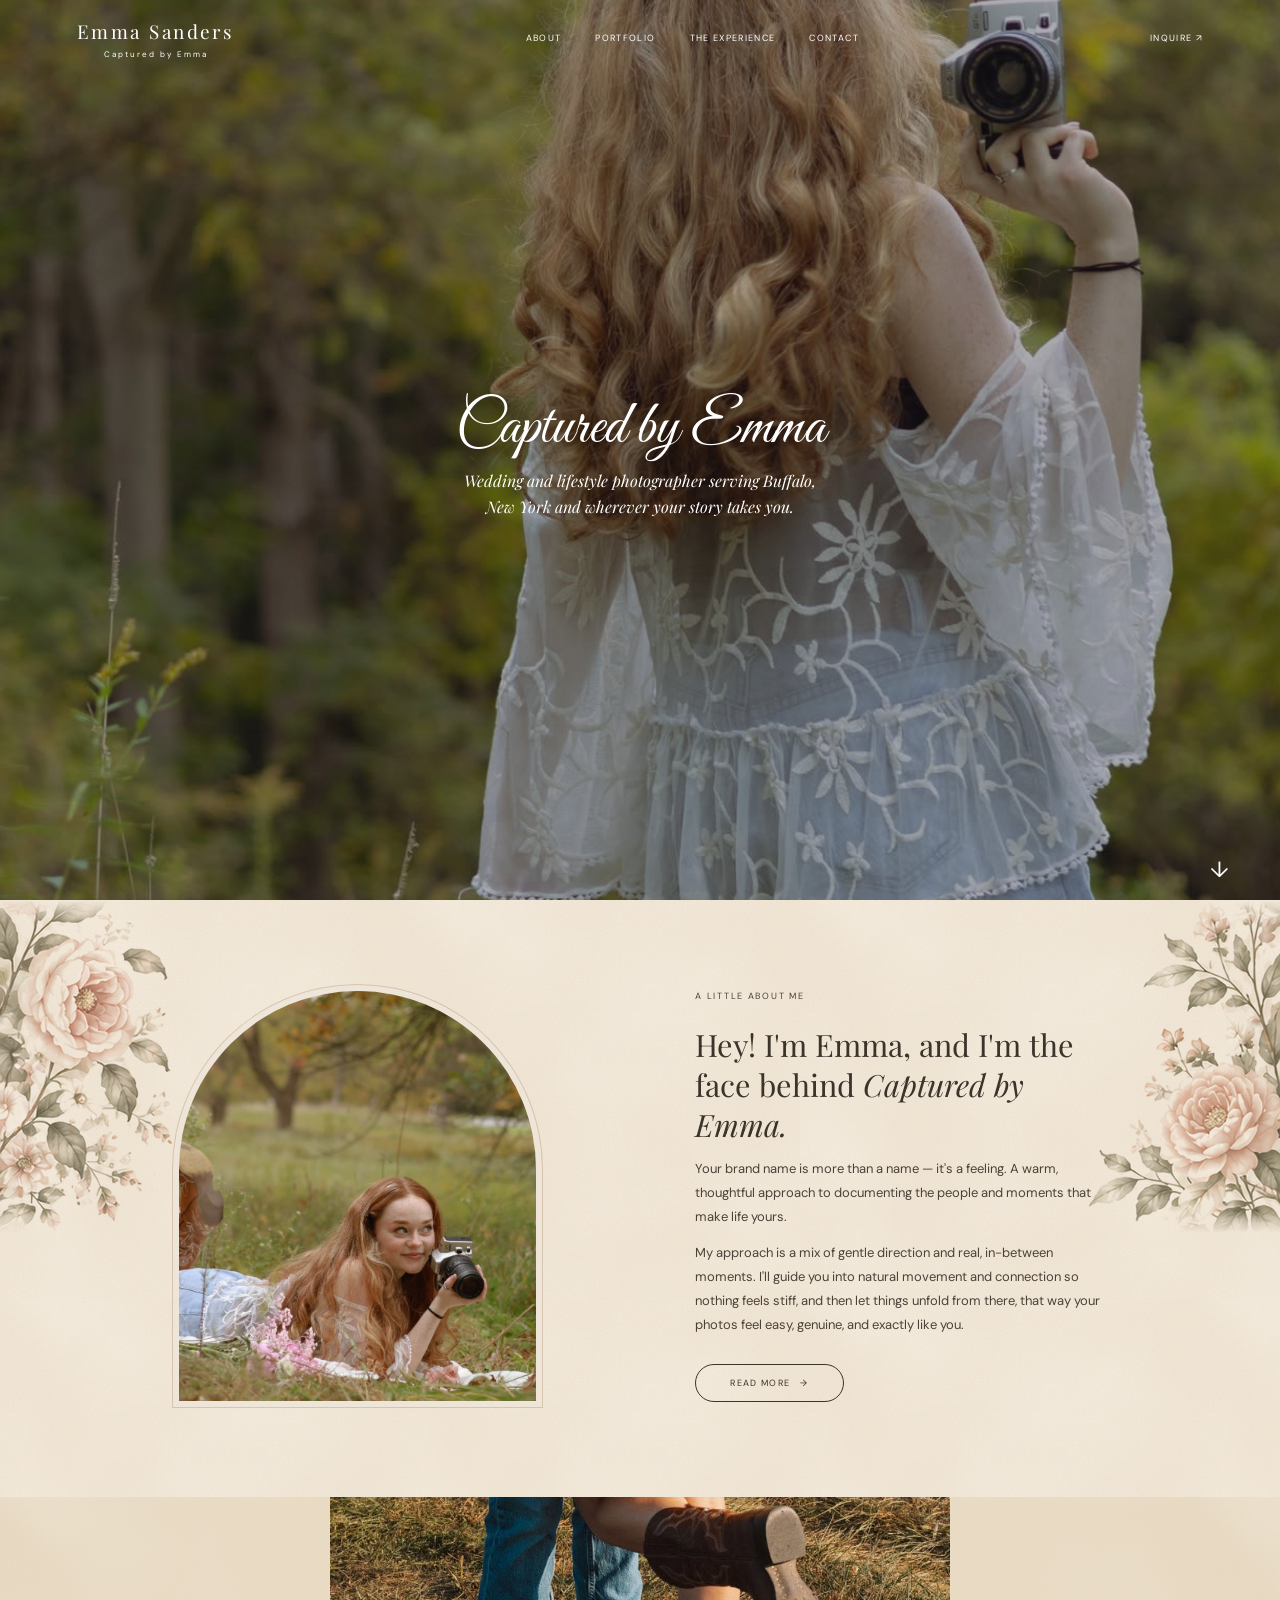
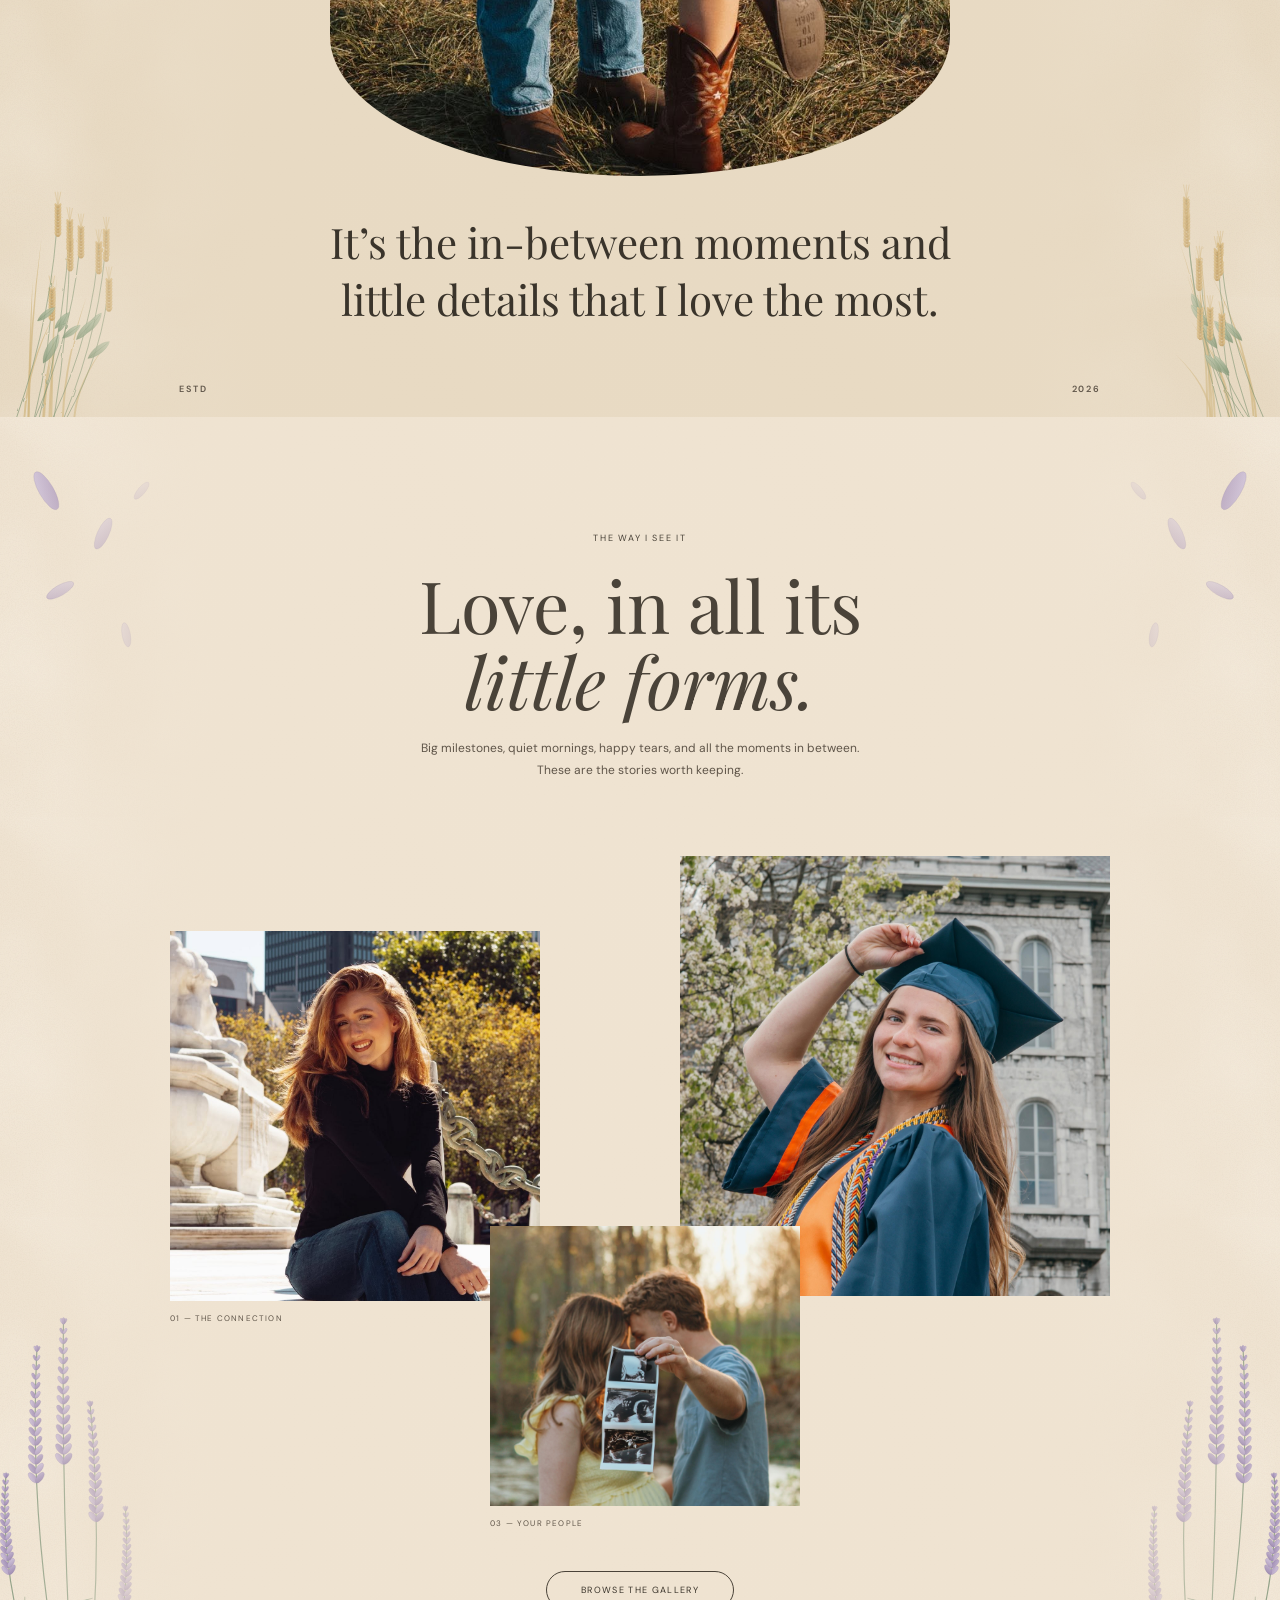
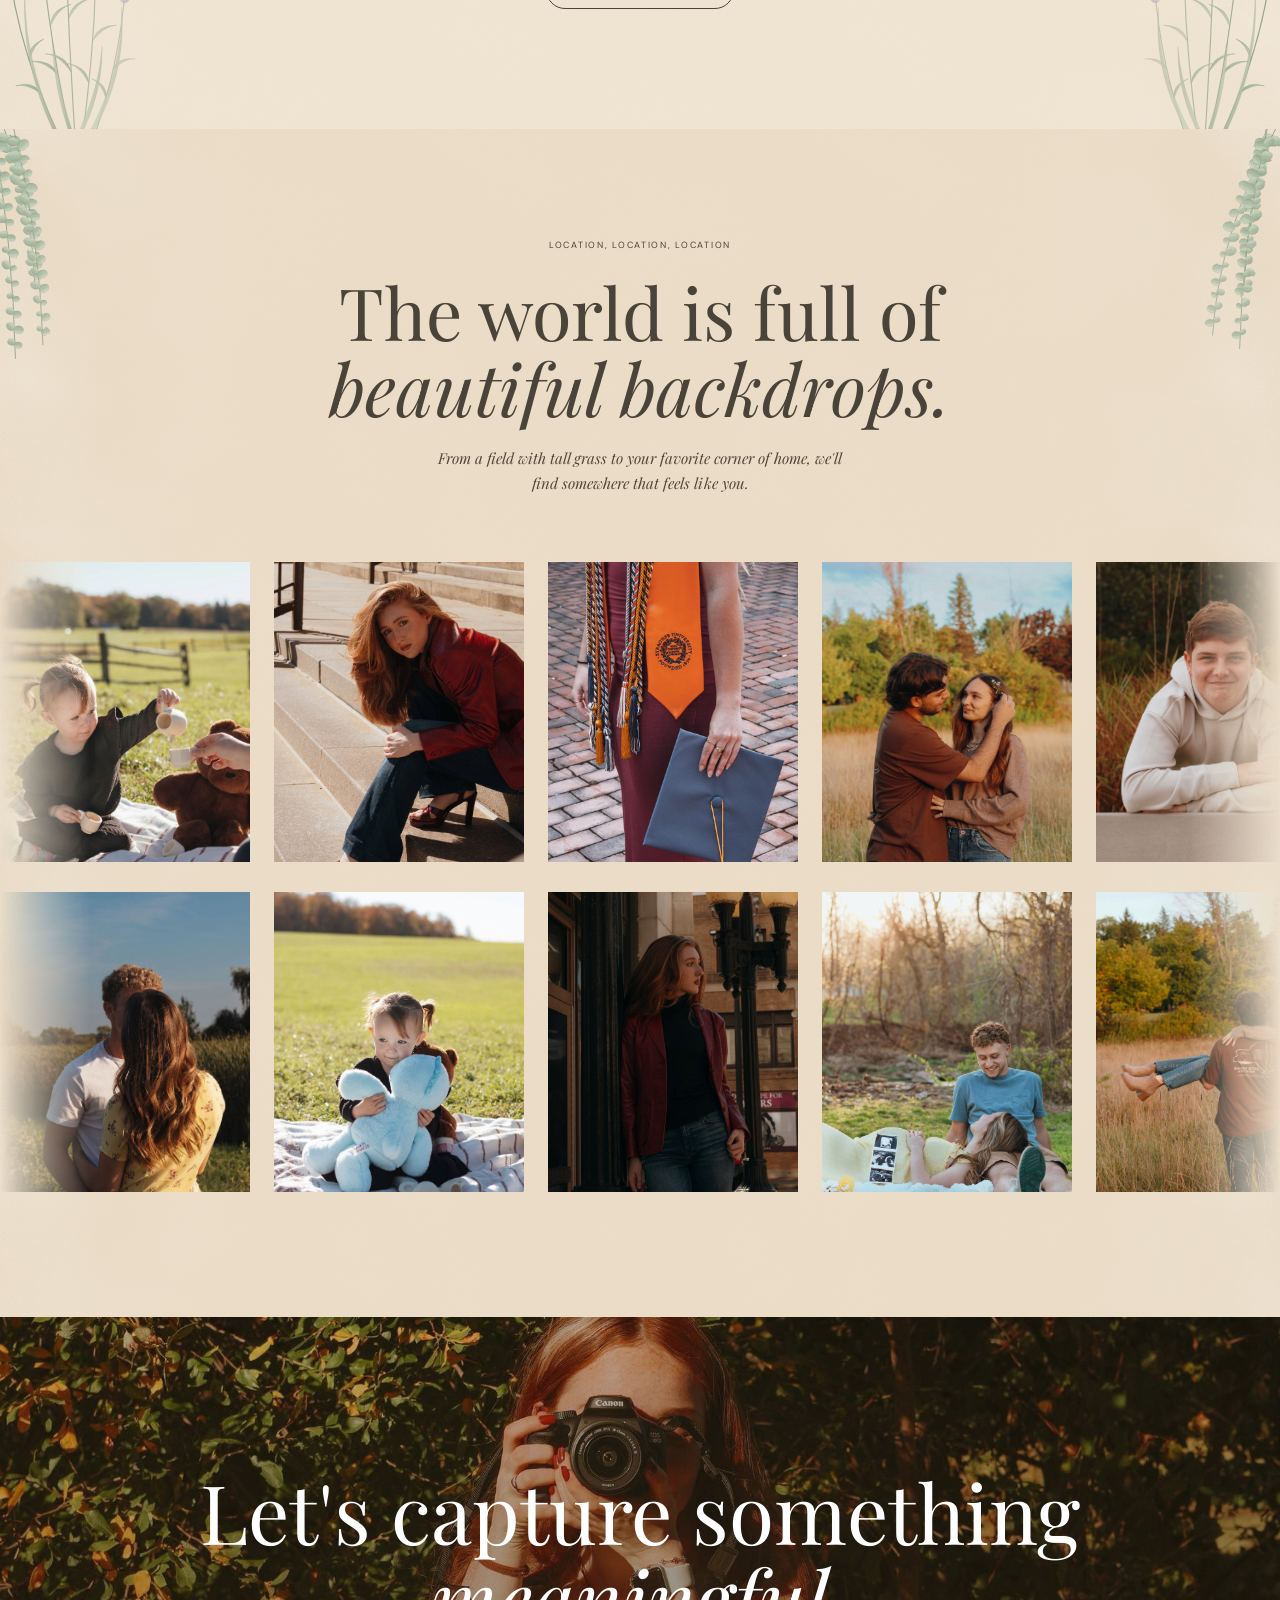
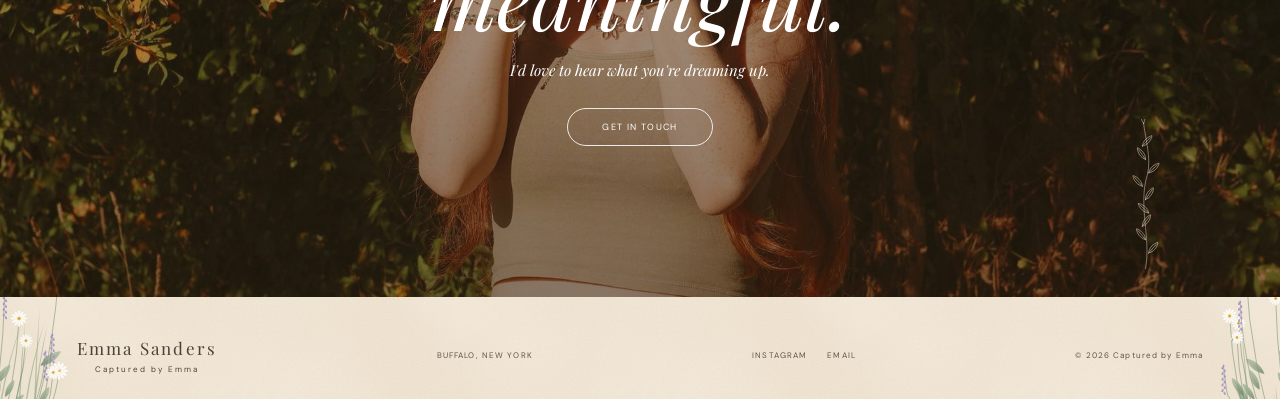
==== index.html @ cfa0d028 "phone background fix" ====
<!doctype html>
<html lang="en">
<head>
<meta charset="utf-8"><meta name="viewport" content="width=device-width,initial-scale=1">
<title>YOUR NAME — Photography</title>
<link rel="preconnect" href="https://fonts.googleapis.com"><link rel="preconnect" href="https://fonts.gstatic.com" crossorigin>
<link href="https://fonts.googleapis.com/css2?family=DM+Sans:wght@400;500;600&family=Great+Vibes&family=Playfair+Display:ital,wght@0,400;0,500;1,400&display=swap" rel="stylesheet">
<link rel="stylesheet" href="style.css?v=11">
</head>
<body>
<header class="nav"><a href="#top" class="logo">Emma Sanders<small>Captured by Emma</small></a><button class="menu" aria-label="Open menu">☰</button><div class="links"><a href="#about">ABOUT</a><a href="#work">PORTFOLIO</a><a href="#details">THE EXPERIENCE</a><a href="#contact">CONTACT</a></div><a class="nav-cta" href="booking.html">INQUIRE ↗</a></header>
<main id="top">
<section class="hero">
  <div class="hero-photo parallax" data-speed=".22"><img src="Website pics/emma2.jpg" alt="Friends gathered around a table outdoors"></div>
  <div class="hero-dim"></div>
  <div class="hero-center"><div class="monogram">Captured by Emma</div><p>Wedding and lifestyle photographer serving Buffalo,<br>New York and wherever your story takes you.</p></div>
  <a class="scroll-cue" href="#about">↓</a>
</section>
<section class="about-block" id="about">
 <div class="about-inner">
  <div class="portrait-wrap"><div class="portrait-arch parallax"><img src="Website pics/emma1.jpg" alt="Photographer portrait placeholder"></div><div class="signature"></div></div>
  <div class="about-copy"><p class="tiny">A LITTLE ABOUT ME</p><h2>Hey! I'm Emma, and I'm the face behind <em>Captured by Emma.</em></h2><p>Your brand name is more than a name — it's a feeling. A warm, thoughtful approach to documenting the people and moments that make life yours.</p><p>My approach is a mix of gentle direction and real, in-between moments. I'll guide you into natural movement and connection so nothing feels stiff, and then let things unfold from there, that way your photos feel easy, genuine, and exactly like you.</p><a class="outline-pill" href="#details">READ MORE</a></div>
 </div>
</section>
<section class="statement">
 <div class="statement-photo parallax parallax-lock" data-speed=".16"><img src="Website pics/boots.jpg" alt="Couple sharing a moment"></div>
 <h2>It’s the in-between moments and<br>little details that I love the most.</h2><span class="est left">ESTD</span><span class="est right">2026</span>
</section>
<section class="story" id="work">
 <div class="story-heading"><p class="tiny">THE WAY I SEE IT</p><h2>Love, in all its<br><em>little forms.</em></h2><p>Big milestones, quiet mornings, happy tears, and all the moments in between. These are the stories worth keeping.</p></div>
 <div class="photo-scatter">
  <figure class="scatter-one"><div class="photo"><img src="Website pics/city1.jpg" alt="Couple together"></div><figcaption>01 — THE CONNECTION</figcaption></figure>
  <figure class="scatter-two"><div class="photo"><img src="Website pics/gradstanding.jpg" alt="Wedding celebration"></div><figcaption>02 — THE BIG DAYS</figcaption></figure>
  <figure class="scatter-three"><div class="photo"><img src="Website pics/baby1.jpg" alt="Family together"></div><figcaption>03 — YOUR PEOPLE</figcaption></figure>
 </div><a class="outline-pill dark-pill" href="gallery.html">BROWSE THE GALLERY</a>
</section>
<section class="locations" id="details">
 <div class="locations-head">
  <p class="tiny">LOCATION, LOCATION, LOCATION</p><h2>The world is full of<br><em>beautiful backdrops.</em></h2><p class="locations-intro">From a field with tall grass to your favorite corner of home, we'll find somewhere that feels like you.</p>
 </div>
 <div class="marquee" aria-label="Scrolling gallery of photo locations">

  <!-- ROW 1: scrolls left. script.js clones the set so the loop is seamless on any screen width. -->
  <div class="marquee-track" data-speed="40">
   <div class="marquee-set">
    <figure class="tile"><div class="tile-img"><img src="Website pics/rot1.jpg" alt="Golden hour field"></div></figure>
    <figure class="tile"><div class="tile-img"><img src="Website pics/rot20.jpg" alt="Golden hour field"></div></figure>
    <figure class="tile"><div class="tile-img"><img src="Website pics/rot8.jpg" alt="Golden hour field"></div></figure>
    <figure class="tile"><div class="tile-img"><img src="Website pics/rot25.jpg" alt="Golden hour field"></div></figure>
    <figure class="tile"><div class="tile-img"><img src="Website pics/rot14.jpg" alt="Golden hour field"></div></figure>
    <figure class="tile"><div class="tile-img"><img src="Website pics/rot2.jpg" alt="Golden hour field"></div></figure>
    <figure class="tile"><div class="tile-img"><img src="Website pics/rot22.jpg" alt="Golden hour field"></div></figure>
    <figure class="tile"><div class="tile-img"><img src="Website pics/rot9.jpg" alt="Golden hour field"></div></figure>
    <figure class="tile"><div class="tile-img"><img src="Website pics/rot27.jpg" alt="Golden hour field"></div></figure>
    <figure class="tile"><div class="tile-img"><img src="Website pics/rot16.jpg" alt="Golden hour field"></div></figure>
    <figure class="tile"><div class="tile-img"><img src="Website pics/rot4.jpg" alt="Golden hour field"></div></figure>
    <figure class="tile"><div class="tile-img"><img src="Website pics/rot23.jpg" alt="Golden hour field"></div></figure>
    <figure class="tile"><div class="tile-img"><img src="Website pics/rot11.jpg" alt="Golden hour field"></div></figure>
    <figure class="tile"><div class="tile-img"><img src="Website pics/rot18.jpg" alt="Golden hour field"></div></figure>
   </div>
  </div>

  <!-- ROW 2: scrolls right (reverse), a little slower, starts from a different photo. -->
  <div class="marquee-track reverse" data-speed="32" aria-hidden="true">
   <div class="marquee-set">
    <figure class="tile"><div class="tile-img"><img src="Website pics/rot29.jpg" alt="Golden hour field"></div></figure>
    <figure class="tile"><div class="tile-img"><img src="Website pics/rot3.jpg" alt="Golden hour field"></div></figure>
    <figure class="tile"><div class="tile-img"><img src="Website pics/rot21.jpg" alt="Golden hour field"></div></figure>
    <figure class="tile"><div class="tile-img"><img src="Website pics/rot10.jpg" alt="Golden hour field"></div></figure>
    <figure class="tile"><div class="tile-img"><img src="Website pics/rot26.jpg" alt="Golden hour field"></div></figure>
    <figure class="tile"><div class="tile-img"><img src="Website pics/rot15.jpg" alt="Golden hour field"></div></figure>
    <figure class="tile"><div class="tile-img"><img src="Website pics/rot5.jpg" alt="Golden hour field"></div></figure>
    <figure class="tile"><div class="tile-img"><img src="Website pics/rot24.jpg" alt="Golden hour field"></div></figure>
    <figure class="tile"><div class="tile-img"><img src="Website pics/rot12.jpg" alt="Golden hour field"></div></figure>
    <figure class="tile"><div class="tile-img"><img src="Website pics/rot28.jpg" alt="Golden hour field"></div></figure>
    <figure class="tile"><div class="tile-img"><img src="Website pics/rot17.jpg" alt="Golden hour field"></div></figure>
    <figure class="tile"><div class="tile-img"><img src="Website pics/rot6.jpg" alt="Golden hour field"></div></figure>
    <figure class="tile"><div class="tile-img"><img src="Website pics/rot19.jpg" alt="Golden hour field"></div></figure>
    <figure class="tile"><div class="tile-img"><img src="Website pics/rot13.jpg" alt="Golden hour field"></div></figure>
    <figure class="tile"><div class="tile-img"><img src="Website pics/rot7.jpg" alt="Golden hour field"></div></figure>
   </div>
  </div>

 </div>
</section>
<section class="contact" id="contact"><div class="contact-bg parallax" data-speed=".15"><img src="Website pics/emma3.jpg" alt=""></div><div class="contact-overlay"></div><div class="contact-copy"><h2>Let's capture something<br><em>meaningful.</em></h2><p>I'd love to hear what you're dreaming up.</p><a class="outline-pill" href="booking.html">GET IN TOUCH</a></div></section>
</main>
<footer><a class="logo" href="#top">Emma Sanders <small>Captured by Emma</small></a><p>BUFFALO, NEW YORK</p><div><a href="#">INSTAGRAM</a><a href="booking.html">EMAIL</a></div><small>© <span id="year"></span> Captured by Emma</small></footer>
<script src="script.js?v=8"></script>
</body>
</html>
---- style.css ----
:root{--tan:#d6b587;--blue:#b5c0c4;--cream:#f6f1e9;--ink:#4b4944;--white:#fff;--serif:'Playfair Display',Georgia,serif;--sans:'DM Sans',Arial,sans-serif;--script:'Great Vibes','Brush Script MT',cursive}

*{box-sizing:border-box}
html{scroll-behavior:smooth}
body{margin:0;color:var(--ink);font-family:var(--sans);background:var(--cream)}
a{color:inherit;text-decoration:none}
img{display:block;width:100%;height:100%;object-fit:cover}

.nav{height:76px;position:absolute;top:0;left:0;width:100%;z-index:10;display:flex;align-items:center;justify-content:space-between;padding:0 6%;color:#fff}
.logo{font:19px var(--serif);letter-spacing:.13em;text-align:center}
.logo small{display:block;font:8px var(--sans);letter-spacing:.25em;margin-top:5px}
.links{display:flex;gap:34px}
.links a,.nav-cta{font-size:9px;letter-spacing:.15em}
.menu{display:none}

.hero{height:100vh;min-height:620px;position:relative;color:white;display:grid;place-items:center;overflow:hidden}
.hero-photo,.hero-dim{position:absolute;inset:0}
.hero-photo img{object-position:center 55%;transform:scale(1.12)}
.hero-dim{background:rgba(27,32,36,.36)}
.read-pill,.outline-pill{border:1px solid rgba(255,255,255,.85);border-radius:40px;padding:12px 34px;font-size:9px;letter-spacing:.15em;display:inline-block}
.read-pill{position:absolute;top:7%;left:50%;transform:translateX(-50%)}
.hero-center{position:relative;text-align:center;margin-top:15px}
.hero .monogram{display:block;border:0;padding:0;margin:0 auto 6px;font:400 60px/1.1 var(--script);white-space:nowrap;text-shadow:0 2px 14px rgba(0,0,0,.25)}
.hero h1{font:clamp(30px,3.2vw,44px)/1.25 var(--serif);font-weight:400;margin:0 0 12px}
.hero-center p{font:italic 16px/1.6 var(--serif);margin:0}
.scroll-cue{position:absolute;bottom:16px;right:4%;font-size:22px}

.about-block{background:var(--tan);padding:105px 10% 110px}
.about-inner{max-width:1040px;margin:auto;display:grid;grid-template-columns:1fr 1fr;align-items:center;gap:12%}
.portrait-wrap{position:relative;padding:0 12% 0 0}
.portrait-arch{height:450px;overflow:hidden;border-radius:0 48% 0 0}
.portrait-arch img{object-position:center 35%;transform:scale(1.1)}
.signature{position:absolute;bottom:-22px;left:-30px;color:white;font:italic 32px var(--serif);transform:rotate(-8deg)}
.signature small{display:block;font:9px var(--sans);letter-spacing:.2em;text-align:center;margin-top:3px}
.tiny{font-size:9px;letter-spacing:.19em;margin:0 0 23px}
.about-copy h2{font:clamp(29px,3vw,39px)/1.28 var(--serif);font-weight:400;margin:0 0 12px;color:white}
.about-copy p:not(.tiny){font-size:12px;line-height:1.85;color:#fff;margin:12px 0}
.about-copy .outline-pill{margin-top:15px;color:white}

.statement{position:relative;background:var(--blue);min-height:520px;padding:0 8% 80px;text-align:center;overflow:hidden}
.statement-photo{height:280px;width:min(58vw,620px);margin:-1px auto 38px;overflow:hidden;border-radius:0 0 50% 50%}
.statement-photo img{transform:scale(1.12)}
.statement h2{font:clamp(29px,3.8vw,42px)/1.35 var(--serif);font-weight:400;color:white;margin:0}
.est{position:absolute;bottom:22px;color:white;font-size:9px;font-weight:600;letter-spacing:.2em}
.est.left{left:14%}
.est.right{right:14%}

.story{background:var(--cream);padding:115px 10% 120px;overflow:hidden}
.story-heading{text-align:center}
.story-heading h2,.locations h2{font:clamp(45px,6vw,72px)/1.05 var(--serif);font-weight:400;margin:0}
.story-heading h2 em,.locations h2 em{font-weight:400}
.story-heading>p:last-child{font-size:12px;line-height:1.8;color:#81796f;max-width:440px;margin:20px auto 0}

.photo-scatter{max-width:1000px;margin:75px auto 55px;position:relative;height:660px}
.photo-scatter figure{position:absolute;margin:0}
.photo{overflow:hidden}
.photo img{transform:scale(1.15)}
.photo-scatter figcaption{font-size:8px;letter-spacing:.15em;color:#837b70;margin-top:12px}

.scatter-one{width:37%;left:3%;top:75px}
.scatter-one .photo{height:370px}

.scatter-two{width:43%;right:3%;top:0}
.scatter-two .photo{height:440px}
.scatter-two figcaption{text-align:left}

.scatter-three{width:31%;left:35%;top:370px}
.scatter-three .photo{height:280px}
.scatter-three .photo img{
    transform:scale(1);
    object-position:center center;
}

.dark-pill{border-color:#77736c;color:var(--ink);display:table;margin:auto}

/* ---------- Locations: two auto-scrolling photo rows ---------- */
.locations{background:#e6ddd0;padding:110px 0 125px;text-align:center;overflow:hidden}
.locations-head{padding:0 10%}
.locations h2{color:var(--ink)}
.locations-intro{font:italic 15px/1.7 var(--serif);max-width:430px;margin:20px auto 0;color:#766f65}

.marquee{margin-top:65px;overflow:hidden;display:flex;flex-direction:column;gap:30px;
    -webkit-mask-image:linear-gradient(90deg,transparent,#000 7%,#000 93%,transparent);
    mask-image:linear-gradient(90deg,transparent,#000 7%,#000 93%,transparent)}
/* --shift (minus one set's width) and --dur are set by script.js so every row loops seamlessly */
.marquee-track{display:flex;width:max-content;will-change:transform;animation:marquee var(--dur,60s) linear infinite}
.marquee-track.reverse{animation-direction:reverse}
.marquee-set{display:flex;align-items:flex-start;gap:24px;padding-right:24px}
.tile{flex:none;width:250px;margin:0;text-align:left}
.tile-img{height:300px;overflow:hidden}
.tile figcaption{font-size:8px;letter-spacing:.15em;color:#837b70;margin-top:12px}
@keyframes marquee{from{transform:translate3d(0,0,0)}to{transform:translate3d(var(--shift,0px),0,0)}}

.quote{background:#b5c0c4;text-align:center;padding:95px 15%}
.quote blockquote{font:clamp(27px,3.5vw,42px)/1.35 var(--serif);color:white;margin:0 auto;max-width:800px}
.quote small{display:block;font-size:8px;letter-spacing:.2em;color:white;margin-top:25px}

.contact{height:580px;position:relative;display:grid;place-items:center;text-align:center;color:white;overflow:hidden}
.contact-bg,.contact-overlay{position:absolute;inset:0}
.contact-bg img{transform:scale(1.12)}
.contact-overlay{background:rgba(35,38,36,.4)}
.contact-copy{position:relative}
.contact-copy .tiny{color:white}
.contact h2{font:clamp(48px,7vw,82px)/1.05 var(--serif);font-weight:400;margin:0}
.contact-copy>p:not(.tiny){font:italic 15px var(--serif);margin:20px 0 28px}

footer{background:var(--cream);padding:40px 6% 25px;display:flex;align-items:center;justify-content:space-between;gap:20px;text-align:center}
footer .logo{font-size:17px}
footer p,footer>div,footer>small{font-size:8px;letter-spacing:.14em;color:#81796f}
footer>div{display:flex;gap:20px}

@media(max-width:700px){
    .hero .monogram{font-size:44px}
    .nav{height:68px;padding:0 6%}
    .menu{display:block;background:none;border:0;color:white;font-size:22px}
    .links{display:none;position:absolute;top:68px;left:0;right:0;background:#bda078;padding:25px 8%;flex-direction:column;gap:20px}
    .links.open{display:flex}
    .nav-cta{display:none}
    .hero{min-height:620px}
    .hero h1{font-size:32px}
    .hero-center p{font-size:14px}
    .about-block{padding:75px 8% 85px}
    .about-inner{grid-template-columns:1fr;gap:60px}
    .portrait-wrap{width:82%;margin:auto}
    .portrait-arch{height:390px}
    .about-copy{padding:0 3%}
    .about-copy h2{font-size:31px}
    .statement{min-height:440px;padding-bottom:65px}
    .statement-photo{width:85vw;height:230px;margin-bottom:32px}
    .statement h2{font-size:28px}
    .story{padding:85px 7% 90px}
    .photo-scatter{height:auto;display:grid;grid-template-columns:1fr 1fr;gap:18px;margin:45px auto}
    .photo-scatter figure{position:relative!important;inset:auto!important;width:100%!important;margin:0!important}
    .photo-scatter .photo{height:240px!important}
    .scatter-two{margin-top:45px!important}
    .scatter-three{grid-column:1/-1;width:75%!important;margin:-10px auto 0!important}
    .scatter-three .photo{height:280px!important}
    .locations{padding:85px 0 95px}
    .locations-head{padding:0 7%}
    .marquee{margin-top:45px;gap:22px}
    .marquee-set{gap:14px;padding-right:14px}
    .tile{width:170px}
    .tile-img{height:215px}
    .quote{padding:80px 8%}
    .contact{height:500px}
    footer{flex-direction:column;padding:35px 6%}
    footer p{line-height:1.7}
}

/* Reduced-motion visitors: parallax drift stays off. The photo strip keeps running (slower, set in script.js). */
@media(prefers-reduced-motion:reduce){
    html{scroll-behavior:auto}
    .parallax{transform:none!important}
}

/* ===== REALISTIC NATURE THEME v3: readable text, a different botanical for each section ===== */
:root{--cream:#efe3d1;--ink:#4a4339;--paper:url("data:image/svg+xml,%3Csvg xmlns='http\://www\.w3.org/2000/svg' width='400' height='400'%3E%3Cfilter id='a'%3E%3CfeTurbulence type='fractalNoise' baseFrequency='.85' numOctaves='3' seed='2' stitchTiles='stitch'/%3E%3CfeColorMatrix values='0 0 0 0 .42 0 0 0 0 .33 0 0 0 0 .22 0 0 0 .5 -.16'/%3E%3C/filter%3E%3Cfilter id='b'%3E%3CfeTurbulence type='fractalNoise' baseFrequency='.006' numOctaves='3' seed='7' stitchTiles='stitch'/%3E%3CfeColorMatrix values='0 0 0 0 1 0 0 0 0 .97 0 0 0 0 .92 0 0 0 1.6 -.55'/%3E%3C/filter%3E%3Crect width='400' height='400' filter='url(%23a)' opacity='.26'/%3E%3Crect width='400' height='400' filter='url(%23b)' opacity='.3'/%3E%3C/svg%3E");--fl:url("floral-left.png");--fr:url("floral-right.png");--sr:url("sprig-white.svg");
  --wl:url("floral-wheat-left.svg");--wr:url("floral-wheat-right.svg");--ml:url("floral-meadow-left.svg");--mr:url("floral-meadow-right.svg");--el:url("floral-eucalyptus-left.svg");--er:url("floral-eucalyptus-right.svg");
  --lvl:url("floral-lavender-left.svg");--lvr:url("floral-lavender-right.svg");--ptl:url("floral-petals-left.svg");--ptr:url("floral-petals-right.svg")}
body{background:var(--cream)}

.about-block,.statement,.story,.locations,footer{position:relative;isolation:isolate;overflow:hidden}
.about-block::before,.statement::before,.story::before,.locations::before,footer::before{content:"";position:absolute;inset:0;z-index:-1;pointer-events:none;background-repeat:no-repeat}

/* a soft wash over the middle keeps every word on a plain background; flowers only show at the edges */
.statement::after,.story::after,.locations::after{content:"";position:absolute;inset:0;z-index:-1;pointer-events:none;background:linear-gradient(90deg,transparent 0,rgba(var(--vr),.96) 20%,rgba(var(--vr),.96) 80%,transparent 100%)}

/* ABOUT: peonies (only here) */
.about-block{background:var(--paper),#f0e5d4;padding:90px max(10%,14vw) 95px}
.about-block::before{background-image:var(--fl),var(--fr);background-position:left top,right top;background-size:auto min(100%,26vw),auto min(100%,26vw)}
.portrait-arch{height:410px;border-radius:999px 999px 0 0;box-shadow:0 0 0 6px rgba(255,252,245,.6),0 0 0 7px rgba(176,146,118,.4)}
.signature{left:-46px;bottom:-12px;color:#3f382f;font:400 56px/1 var(--script);transform:rotate(-4deg)}
.signature small{font:9px var(--sans);letter-spacing:.2em;margin-top:6px;text-align:left;padding-left:34px;transform:rotate(4deg);color:#3f382f}
.about-copy .tiny{color:#4a4339}
.about-copy h2{color:#3a342b;font-size:clamp(26px,2.4vw,34px);line-height:1.3}
.about-copy p:not(.tiny){color:#4a4339;font-size:13px}
.about-copy .outline-pill{color:#3a342b;border-color:#3a342b}
.about-copy .outline-pill::after{content:"\2192";margin-left:10px}

/* STATEMENT: golden wheat and grasses */
.statement{--vr:232,218,195;background:var(--paper),#e8dac3}
.statement::before{background-image:var(--wl),var(--wr);background-position:left 1% bottom,right 1% bottom;background-size:auto min(96%,24vw),auto min(96%,24vw)}
.statement h2{color:#3a342b}
.est{color:#5f5549}

/* STORY: soft lavender at the bottom corners + a few drifting petals up top */
.story{--vr:239,227,209;background:var(--paper),var(--cream)}
.story::before{background-image:var(--lvl),var(--lvr),var(--ptl),var(--ptr);background-position:left -14px bottom 0,right -14px bottom 0,left 1% top 4%,right 1% top 4%;background-size:auto min(32%,427px),auto min(32%,427px),auto 230px,auto 230px}
.story::after{background:linear-gradient(90deg,transparent 0,rgba(var(--vr),.96) 17%,rgba(var(--vr),.96) 83%,transparent 100%)}
.story-heading>p:last-child{color:#5f5549}
.photo-scatter figcaption,.tile figcaption{color:#5f5549}
.dark-pill{border-color:#4a4339;color:#3a342b}

/* LOCATIONS: eucalyptus branches hanging from the top corners */
.locations{--vr:234,220,199;background:var(--paper),#eadcc7}
.locations::before{background-image:var(--el),var(--er);background-position:left -10px top,right -10px top;background-size:auto 340px,auto 340px}
.locations-intro{color:#524839}

/* CONTACT: golden-hour tint over the photo, one white sprig */
.contact-overlay{background:linear-gradient(rgba(70,46,22,.28),rgba(52,34,16,.52))}
.contact::after{content:"";position:absolute;right:7%;bottom:28px;width:90px;height:150px;z-index:0;pointer-events:none;background:var(--sr) no-repeat center/contain}
.contact-copy{z-index:1}

footer{background:var(--paper),var(--cream)}
footer::before{background-image:var(--ml),var(--mr);background-position:left -20px bottom -60px,right -20px bottom -60px;background-size:auto 260px,auto 260px}
footer p,footer>div,footer>small{color:#5f5549}

@media(max-width:700px){
 /* Phone: no cream fog over the botanicals (it made them look blurry).
    Instead the flower layer itself fades out toward the middle, so text stays clear. */
 .statement::after,.story::after,.locations::after{background:none}
 .statement::before,.story::before,.locations::before{
   -webkit-mask-image:linear-gradient(90deg,#000 0,#000 18%,transparent 29%,transparent 71%,#000 82%,#000 100%);
           mask-image:linear-gradient(90deg,#000 0,#000 18%,transparent 29%,transparent 71%,#000 82%,#000 100%)}
 .about-block{padding:75px 8% 85px}
 .about-block::before{background-position:left -90px top 20px,right -90px top 40px;background-size:auto 300px,auto 300px}
 .portrait-wrap{width:62%;padding:0}
 .portrait-arch{height:320px}
 .signature{left:-34px;font-size:46px}
 .statement::before{background-size:auto 70%,auto 70%;background-position:left -8px bottom,right -8px bottom}
 .story::before{background-position:left -8px bottom 0,right -8px bottom 0,left -8px top 2%,right -8px top 2%;background-size:auto 250px,auto 250px,auto 170px,auto 170px}
 .locations::before{background-size:auto 250px,auto 250px;background-position:left -8px top,right -8px top}
 .contact::after{width:60px;height:100px;bottom:20px}
}

/* Keep the About portrait completely stationary */
.about-block .portrait-arch,
.about-block .portrait-arch img {
    animation: none !important;
    transition: none !important;
}

.about-block .portrait-arch {
    transform: none !important;
}

.about-block .portrait-arch img {
    transform: none !important;
    object-position: center 35%;
}


/* =====================================
   BOOKING INQUIRY PAGE
===================================== */

.booking-page {
    min-height: 100vh;
    background: var(--cream);
}

.booking-header {
    min-height: 95px;
    padding: 20px 8%;
    display: flex;
    align-items: center;
    justify-content: space-between;
    border-bottom: 1px solid rgba(74, 67, 57, .15);
}

.booking-logo {
    font: 20px var(--serif);
    letter-spacing: .13em;
    text-align: center;
    color: var(--ink);
}

.booking-logo small {
    display: block;
    font: 8px var(--sans);
    letter-spacing: .25em;
    margin-top: 5px;
}

.booking-back {
    font-size: 9px;
    letter-spacing: .15em;
}

.booking-main {
    max-width: 850px;
    margin: 0 auto;
    padding: 90px 30px 110px;
}

.booking-intro {
    text-align: center;
    max-width: 570px;
    margin: 0 auto 75px;
}

.booking-intro .tiny {
    color: #756958;
    margin-bottom: 20px;
}

.booking-intro h1 {
    font: clamp(48px, 7vw, 76px)/1.08 var(--serif);
    font-weight: 400;
    color: var(--ink);
    margin: 0;
}

.booking-intro h1 em {
    font-weight: 400;
}

.booking-intro > p:last-child {
    max-width: 440px;
    margin: 25px auto 0;
    font: italic 15px/1.8 var(--serif);
    color: #766f65;
}

.booking-form {
    background: rgba(255, 255, 255, .35);
    padding: 55px 65px;
    border: 1px solid rgba(74, 67, 57, .12);
}

.form-section {
    padding-bottom: 45px;
    margin-bottom: 45px;
    border-bottom: 1px solid rgba(74, 67, 57, .16);
}

.form-section:last-of-type {
    margin-bottom: 35px;
}

.form-section-label {
    font-size: 9px;
    letter-spacing: .2em;
    color: #8b765e;
    margin: 0 0 28px;
}

.form-section h2 {
    font: 28px var(--serif);
    font-weight: 400;
    margin: 0 0 10px;
}

.form-help {
    font: italic 13px/1.7 var(--serif);
    color: #81796f;
    margin: 0 0 25px;
}

.form-grid {
    display: grid;
    grid-template-columns: 1fr 1fr;
    gap: 28px 25px;
}

.form-field {
    display: flex;
    flex-direction: column;
    gap: 10px;
    margin-bottom: 25px;
}

.form-field label {
    font-size: 10px;
    letter-spacing: .08em;
    color: var(--ink);
}

.form-field label span {
    color: #a16e54;
}

.form-field input,
.form-field select,
.form-field textarea,
.date-entry input {
    width: 100%;
    border: 1px solid rgba(74, 67, 57, .25);
    border-radius: 0;
    background: rgba(255, 255, 255, .55);
    padding: 15px;
    font: 12px var(--sans);
    color: var(--ink);
    outline: none;
}

.form-field input:focus,
.form-field select:focus,
.form-field textarea:focus,
.date-entry input:focus {
    border-color: #8b765e;
}

.form-field input::placeholder,
.form-field textarea::placeholder {
    color: #a49a8d;
}

.form-field select {
    cursor: pointer;
}

.form-field textarea {
    resize: vertical;
    min-height: 145px;
    line-height: 1.7;
}

.details-field {
    margin-top: 30px;
    margin-bottom: 0;
}

.date-entry {
    display: flex;
    align-items: center;
    gap: 12px;
    margin-bottom: 12px;
}

.date-entry input {
    max-width: 300px;
    min-height: 45px;
}

.add-date,
.remove-date {
    background: none;
    border: none;
    color: #76654f;
    font: 9px var(--sans);
    letter-spacing: .14em;
    cursor: pointer;
}

.add-date {
    margin-top: 10px;
    padding: 8px 0;
}

.add-date:hover,
.remove-date:hover {
    opacity: .6;
}

.remove-date {
    white-space: nowrap;
}

.booking-submit {
    text-align: center;
}

.booking-submit p {
    font: italic 14px/1.7 var(--serif);
    color: #766f65;
    margin: 0 auto 25px;
}

.booking-submit-button {
    display: inline-block;
    background: transparent;
    border: 1px solid var(--ink);
    color: var(--ink);
    padding: 16px 42px;
    font: 9px var(--sans);
    letter-spacing: .16em;
    cursor: pointer;
    transition: .3s ease;
}

.booking-submit-button:hover {
    background: var(--ink);
    color: var(--cream);
}

.booking-submit small {
    display: block;
    margin-top: 18px;
    font-size: 9px;
    color: #8b8175;
}

.booking-footer {
    padding: 35px 8%;
    display: flex;
    justify-content: space-between;
    align-items: center;
    gap: 20px;
    border-top: 1px solid rgba(74, 67, 57, .15);
    text-align: center;
}

.booking-footer p,
.booking-footer > small {
    font-size: 8px;
    letter-spacing: .14em;
    color: #81796f;
}

/* Booking page mobile layout */
@media(max-width: 700px) {
    .booking-header {
        min-height: 80px;
        padding: 18px 6%;
    }

    .booking-logo {
        font-size: 16px;
    }

    .booking-back {
        font-size: 8px;
    }

    .booking-main {
        padding: 65px 18px 75px;
    }

    .booking-intro {
        margin-bottom: 50px;
    }

    .booking-intro h1 {
        font-size: 49px;
    }

    .booking-form {
        padding: 35px 22px;
    }

    .form-grid {
        grid-template-columns: 1fr;
        gap: 0;
    }

    .form-section {
        padding-bottom: 35px;
        margin-bottom: 35px;
    }

    .date-entry {
        align-items: flex-start;
    }

    .date-entry input {
        min-width: 0;
        flex: 1;
    }

    .booking-footer {
        flex-direction: column;
        padding: 35px 6%;
    }
}


/* Booking thank-you message */

.thank-you-message {
    text-align: center;
    max-width: 600px;
    margin: 0 auto;
    padding: 65px 30px;
    background: rgba(255, 255, 255, .35);
    border: 1px solid rgba(74, 67, 57, .12);
}

.thank-you-message h2 {
    font: clamp(36px, 5vw, 52px) var(--serif);
    font-weight: 400;
    color: var(--ink);
    margin: 15px 0;
}

.thank-you-message > p:not(.tiny) {
    font: italic 15px/1.8 var(--serif);
    color: #766f65;
    margin: 15px auto 30px;
}

.thank-you-message[hidden] {
    display: none;
}
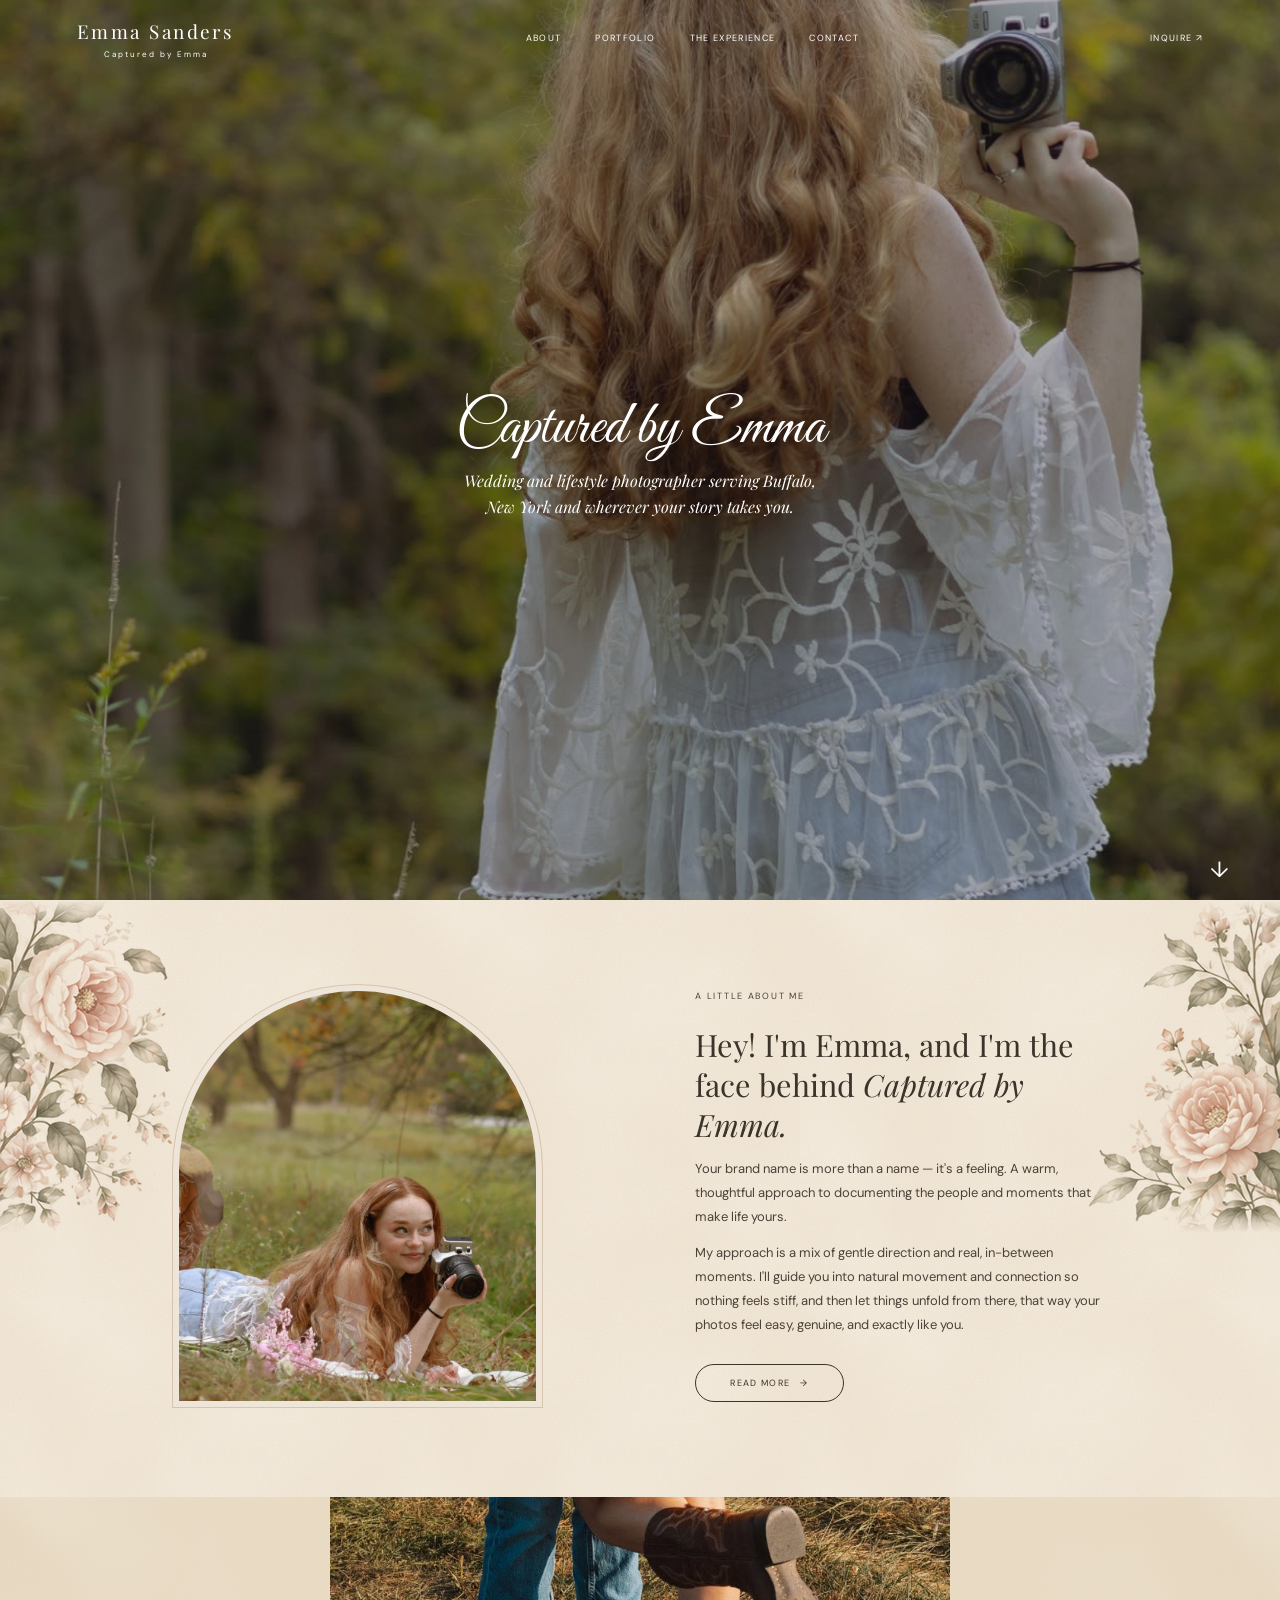
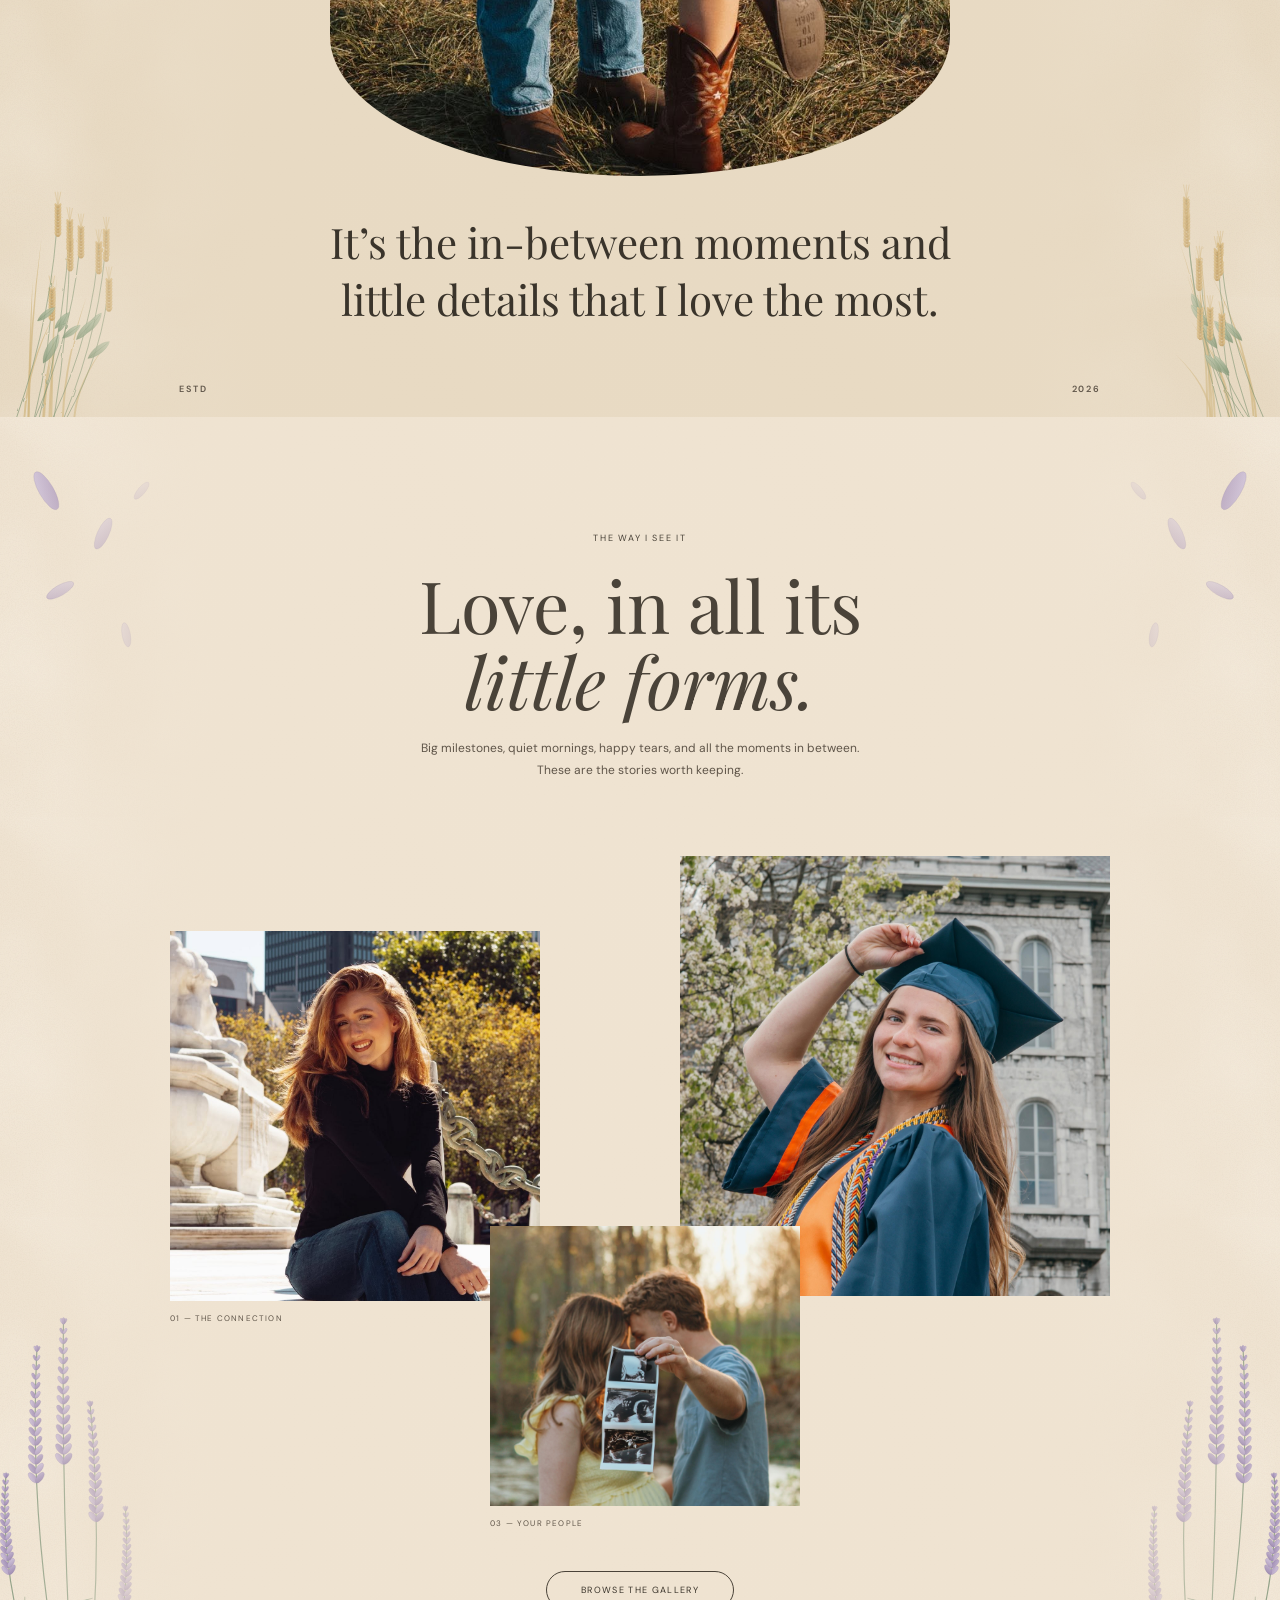
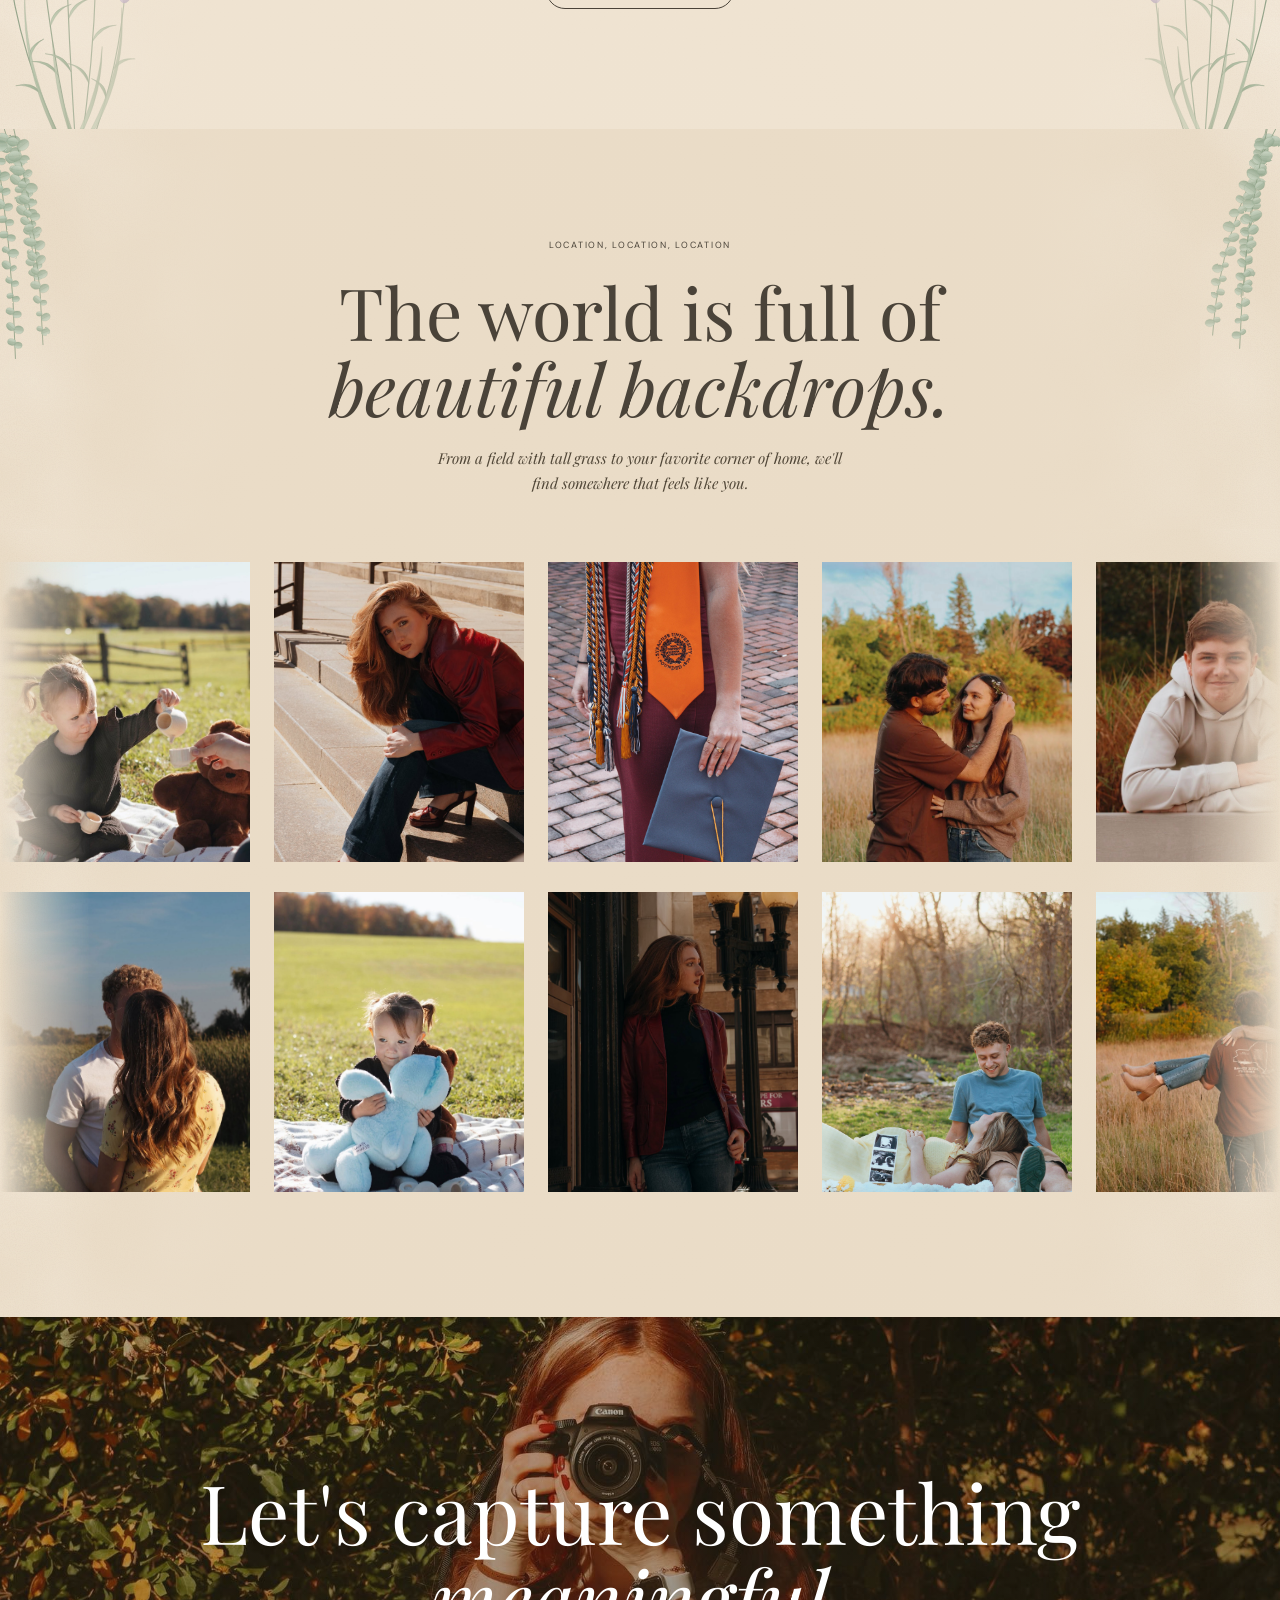
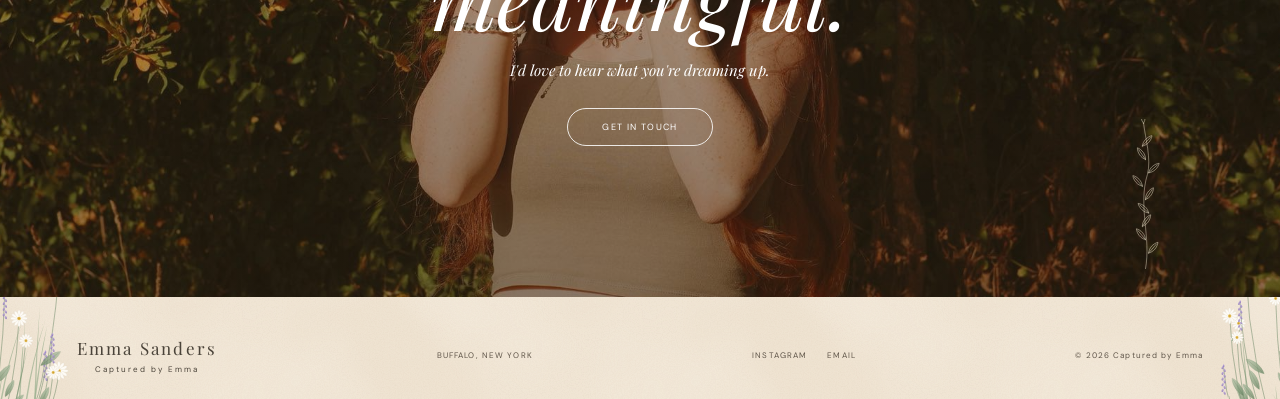
==== commit b75ebbeb: "fix" ====
--- a/index.html
+++ b/index.html
@@ -5,7 +5,7 @@
 <title>YOUR NAME — Photography</title>
 <link rel="preconnect" href="https://fonts.googleapis.com"><link rel="preconnect" href="https://fonts.gstatic.com" crossorigin>
 <link href="https://fonts.googleapis.com/css2?family=DM+Sans:wght@400;500;600&family=Great+Vibes&family=Playfair+Display:ital,wght@0,400;0,500;1,400&display=swap" rel="stylesheet">
-<link rel="stylesheet" href="style.css?v=11">
+<link rel="stylesheet" href="style.css?v=9">
 </head>
 <body>
 <header class="nav"><a href="#top" class="logo">Emma Sanders<small>Captured by Emma</small></a><button class="menu" aria-label="Open menu">☰</button><div class="links"><a href="#about">ABOUT</a><a href="#work">PORTFOLIO</a><a href="#details">THE EXPERIENCE</a><a href="#contact">CONTACT</a></div><a class="nav-cta" href="booking.html">INQUIRE ↗</a></header>
--- a/style.css
+++ b/style.css
@@ -209,17 +209,23 @@
  /* Phone: no cream fog over the botanicals (it made them look blurry).
     Instead the flower layer itself fades out toward the middle, so text stays clear. */
  .statement::after,.story::after,.locations::after{background:none}
- .statement::before,.story::before,.locations::before{
+ /* Story keeps its soft side fade (petals); lavender is a small sprig level with the gallery button */
+ .story::before{
    -webkit-mask-image:linear-gradient(90deg,#000 0,#000 18%,transparent 29%,transparent 71%,#000 82%,#000 100%);
            mask-image:linear-gradient(90deg,#000 0,#000 18%,transparent 29%,transparent 71%,#000 82%,#000 100%)}
+ /* Wheat + eucalyptus: crisp (no fade, no fog), hard-cropped so they only peek in from the sides */
+ .statement::before{
+   clip-path:polygon(0 0,22px 0,22px 100%,calc(100% - 22px) 100%,calc(100% - 22px) 0,100% 0,100% 100%,0 100%)}
+ .locations::before{
+   clip-path:polygon(0 0,22% 0,22% 100%,78% 100%,78% 0,100% 0,100% 100%,0 100%)}
  .about-block{padding:75px 8% 85px}
  .about-block::before{background-position:left -90px top 20px,right -90px top 40px;background-size:auto 300px,auto 300px}
  .portrait-wrap{width:62%;padding:0}
  .portrait-arch{height:320px}
  .signature{left:-34px;font-size:46px}
  .statement::before{background-size:auto 70%,auto 70%;background-position:left -8px bottom,right -8px bottom}
- .story::before{background-position:left -8px bottom 0,right -8px bottom 0,left -8px top 2%,right -8px top 2%;background-size:auto 250px,auto 250px,auto 170px,auto 170px}
- .locations::before{background-size:auto 250px,auto 250px;background-position:left -8px top,right -8px top}
+ .story::before{background-position:left -8px bottom 0,right -8px bottom 0,left -8px top 2%,right -8px top 2%;background-size:auto 130px,auto 130px,auto 170px,auto 170px}
+ .locations::before{background-size:auto 200px,auto 200px;background-position:left -8px top,right -8px top}
  .contact::after{width:60px;height:100px;bottom:20px}
 }
 
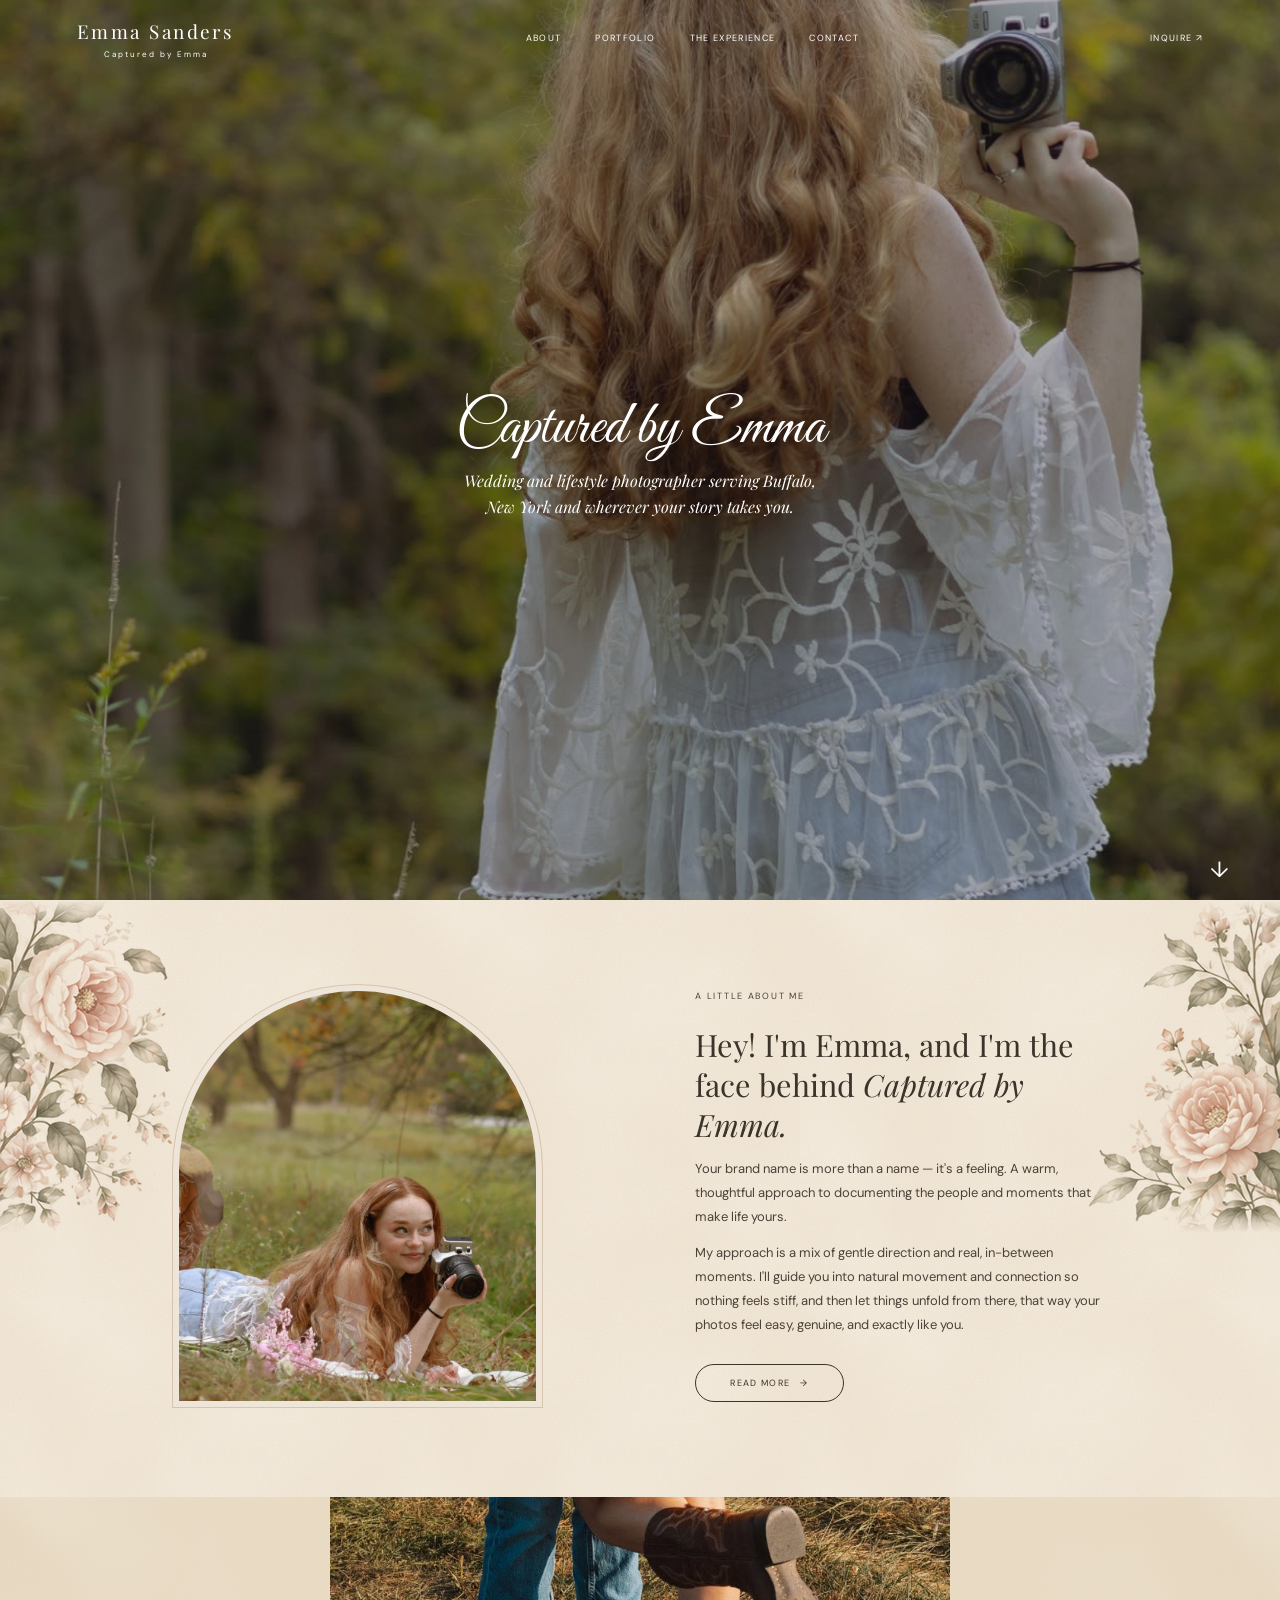
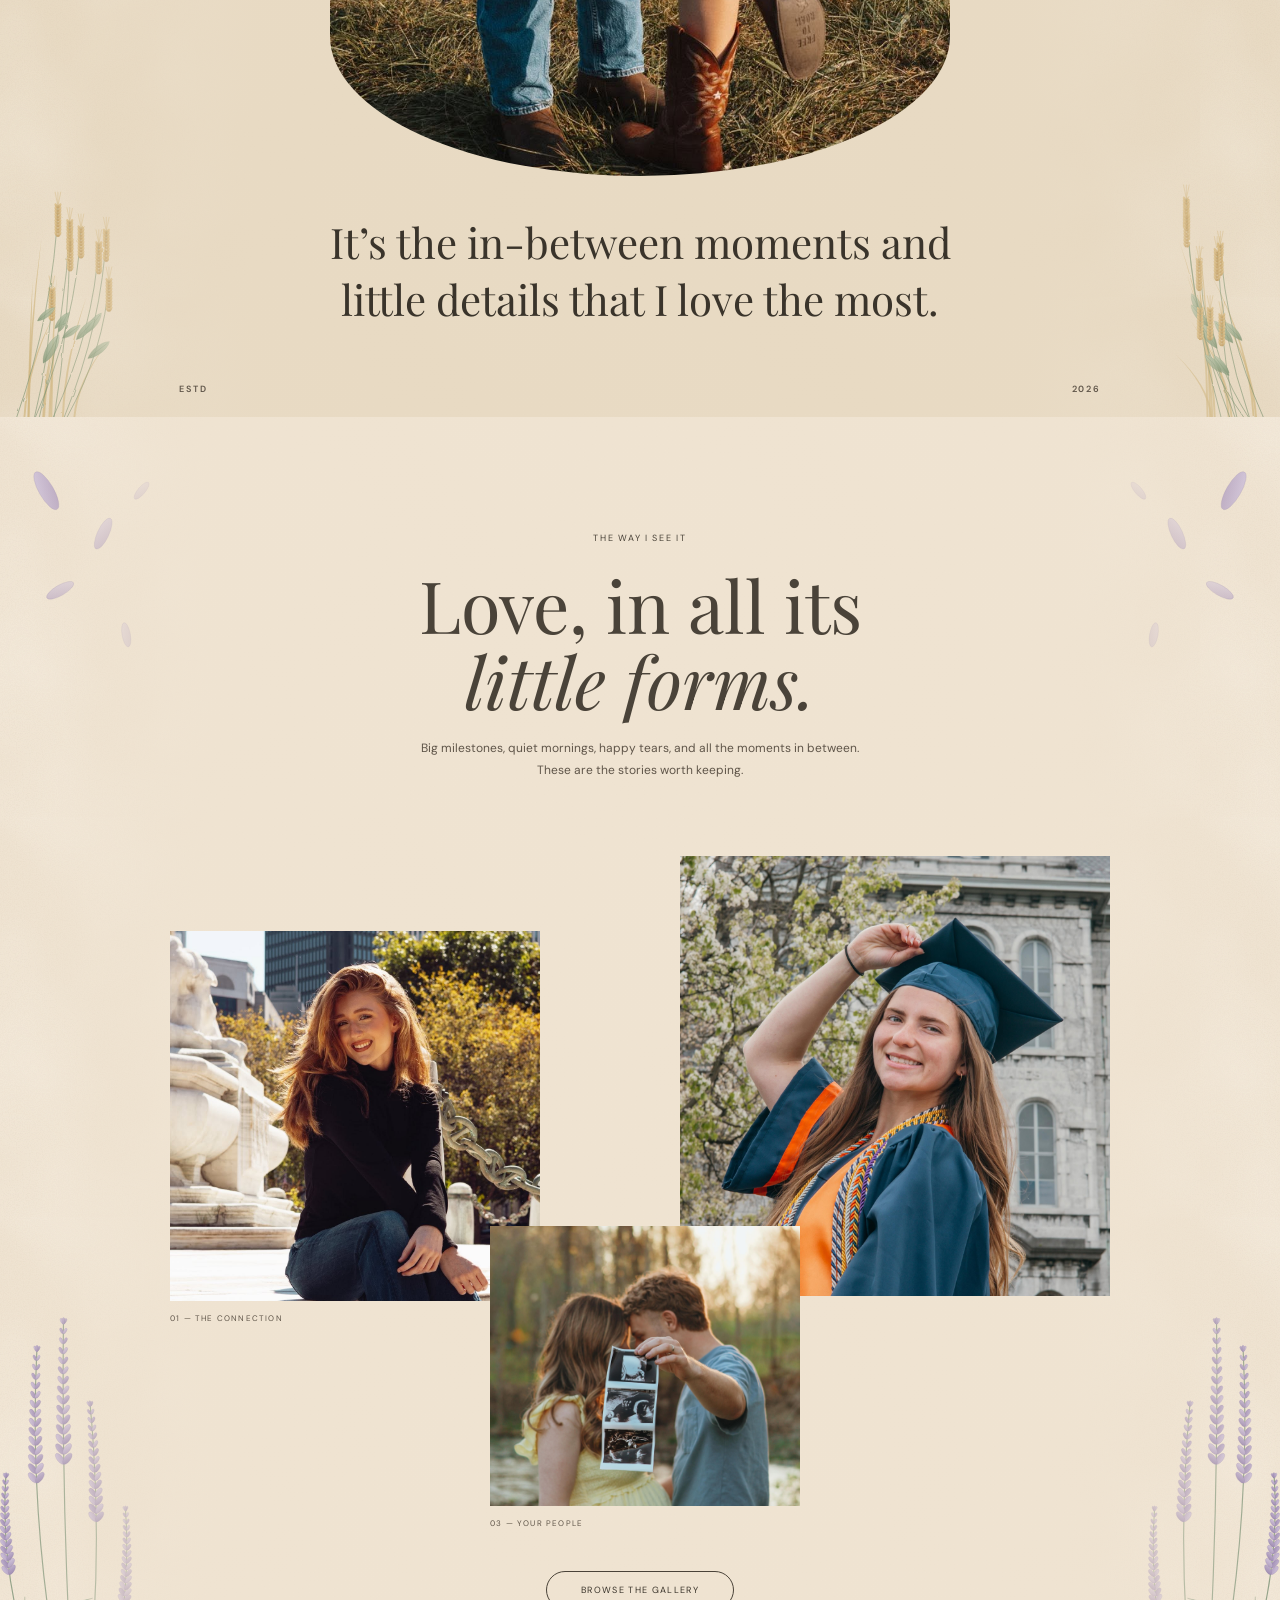
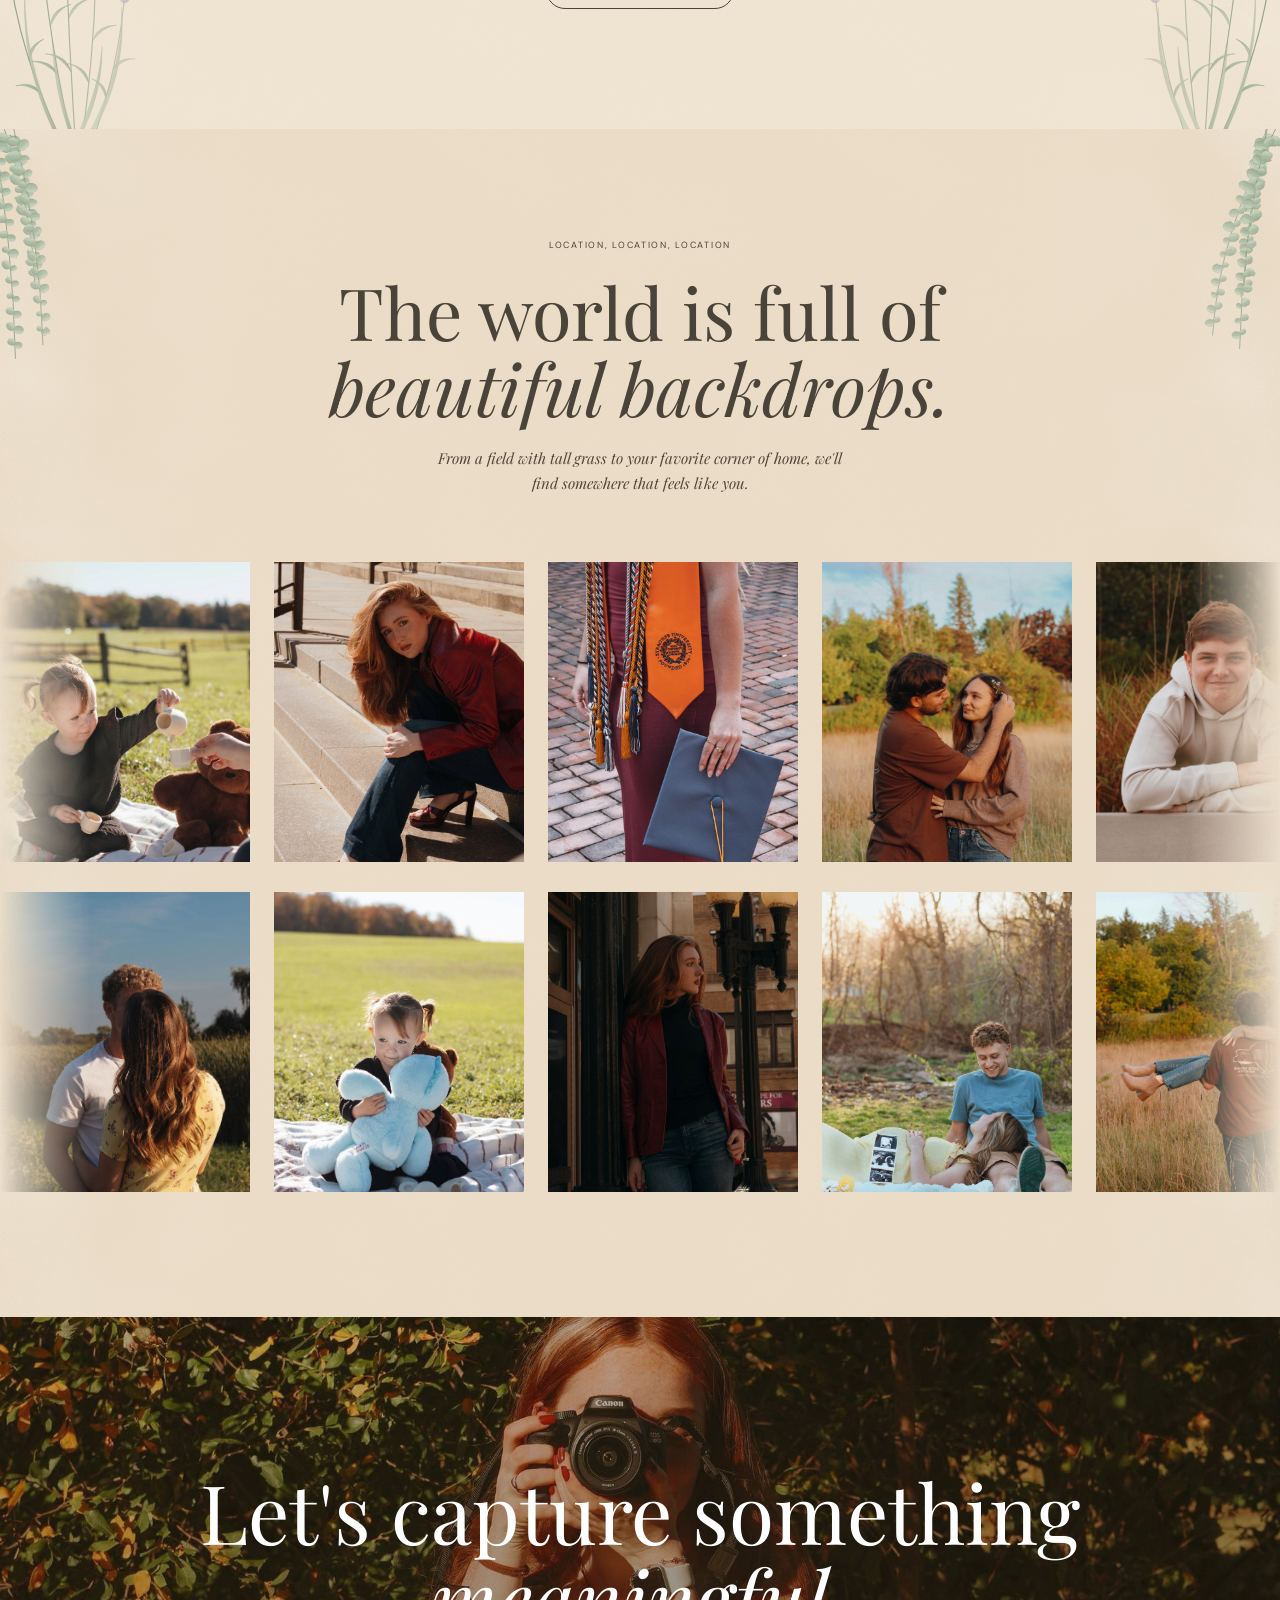
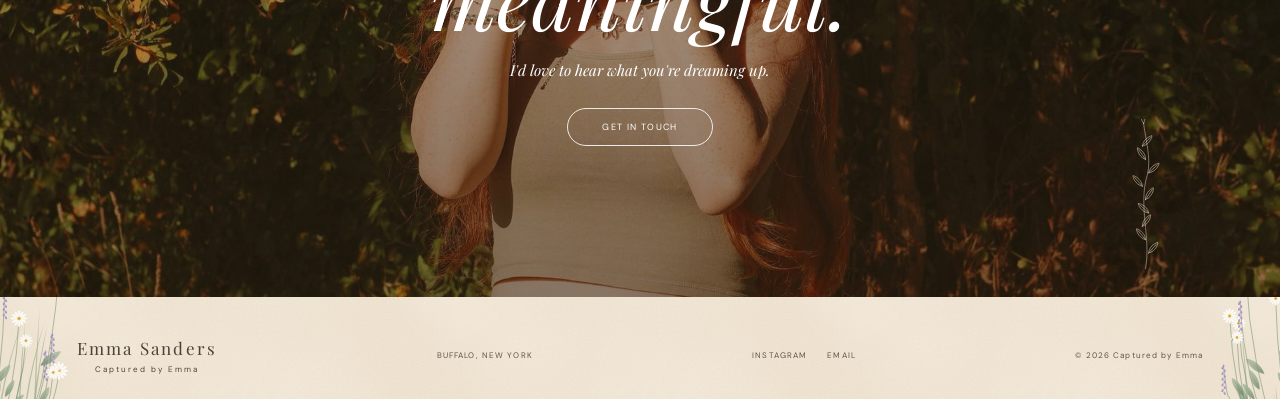
==== commit 4f4aea22: "try again" ====
--- a/index.html
+++ b/index.html
@@ -5,7 +5,7 @@
 <title>YOUR NAME — Photography</title>
 <link rel="preconnect" href="https://fonts.googleapis.com"><link rel="preconnect" href="https://fonts.gstatic.com" crossorigin>
 <link href="https://fonts.googleapis.com/css2?family=DM+Sans:wght@400;500;600&family=Great+Vibes&family=Playfair+Display:ital,wght@0,400;0,500;1,400&display=swap" rel="stylesheet">
-<link rel="stylesheet" href="style.css?v=9">
+<link rel="stylesheet" href="style.css?v=12">
 </head>
 <body>
 <header class="nav"><a href="#top" class="logo">Emma Sanders<small>Captured by Emma</small></a><button class="menu" aria-label="Open menu">☰</button><div class="links"><a href="#about">ABOUT</a><a href="#work">PORTFOLIO</a><a href="#details">THE EXPERIENCE</a><a href="#contact">CONTACT</a></div><a class="nav-cta" href="booking.html">INQUIRE ↗</a></header>
--- a/style.css
+++ b/style.css
@@ -155,7 +155,7 @@
 
 /* ===== REALISTIC NATURE THEME v3: readable text, a different botanical for each section ===== */
 :root{--cream:#efe3d1;--ink:#4a4339;--paper:url("data:image/svg+xml,%3Csvg xmlns='http\://www\.w3.org/2000/svg' width='400' height='400'%3E%3Cfilter id='a'%3E%3CfeTurbulence type='fractalNoise' baseFrequency='.85' numOctaves='3' seed='2' stitchTiles='stitch'/%3E%3CfeColorMatrix values='0 0 0 0 .42 0 0 0 0 .33 0 0 0 0 .22 0 0 0 .5 -.16'/%3E%3C/filter%3E%3Cfilter id='b'%3E%3CfeTurbulence type='fractalNoise' baseFrequency='.006' numOctaves='3' seed='7' stitchTiles='stitch'/%3E%3CfeColorMatrix values='0 0 0 0 1 0 0 0 0 .97 0 0 0 0 .92 0 0 0 1.6 -.55'/%3E%3C/filter%3E%3Crect width='400' height='400' filter='url(%23a)' opacity='.26'/%3E%3Crect width='400' height='400' filter='url(%23b)' opacity='.3'/%3E%3C/svg%3E");--fl:url("floral-left.png");--fr:url("floral-right.png");--sr:url("sprig-white.svg");
-  --wl:url("floral-wheat-left.svg");--wr:url("floral-wheat-right.svg");--ml:url("floral-meadow-left.svg");--mr:url("floral-meadow-right.svg");--el:url("floral-eucalyptus-left.svg");--er:url("floral-eucalyptus-right.svg");
+  --wl:url("floral-wheat-left.svg?v=2");--wr:url("floral-wheat-right.svg?v=2");--ml:url("floral-meadow-left.svg?v=2");--mr:url("floral-meadow-right.svg?v=2");--el:url("floral-eucalyptus-left.svg?v=2");--er:url("floral-eucalyptus-right.svg?v=2");
   --lvl:url("floral-lavender-left.svg");--lvr:url("floral-lavender-right.svg");--ptl:url("floral-petals-left.svg");--ptr:url("floral-petals-right.svg")}
 body{background:var(--cream)}
 
@@ -214,8 +214,6 @@
    -webkit-mask-image:linear-gradient(90deg,#000 0,#000 18%,transparent 29%,transparent 71%,#000 82%,#000 100%);
            mask-image:linear-gradient(90deg,#000 0,#000 18%,transparent 29%,transparent 71%,#000 82%,#000 100%)}
  /* Wheat + eucalyptus: crisp (no fade, no fog), hard-cropped so they only peek in from the sides */
- .statement::before{
-   clip-path:polygon(0 0,22px 0,22px 100%,calc(100% - 22px) 100%,calc(100% - 22px) 0,100% 0,100% 100%,0 100%)}
  .locations::before{
    clip-path:polygon(0 0,22% 0,22% 100%,78% 100%,78% 0,100% 0,100% 100%,0 100%)}
  .about-block{padding:75px 8% 85px}
@@ -223,7 +221,8 @@
  .portrait-wrap{width:62%;padding:0}
  .portrait-arch{height:320px}
  .signature{left:-34px;font-size:46px}
- .statement::before{background-size:auto 70%,auto 70%;background-position:left -8px bottom,right -8px bottom}
+ .statement{padding-bottom:185px}
+ .statement::before{background-size:auto 150px,auto 150px;background-position:left 0 bottom 0,right 0 bottom 0}
  .story::before{background-position:left -8px bottom 0,right -8px bottom 0,left -8px top 2%,right -8px top 2%;background-size:auto 130px,auto 130px,auto 170px,auto 170px}
  .locations::before{background-size:auto 200px,auto 200px;background-position:left -8px top,right -8px top}
  .contact::after{width:60px;height:100px;bottom:20px}
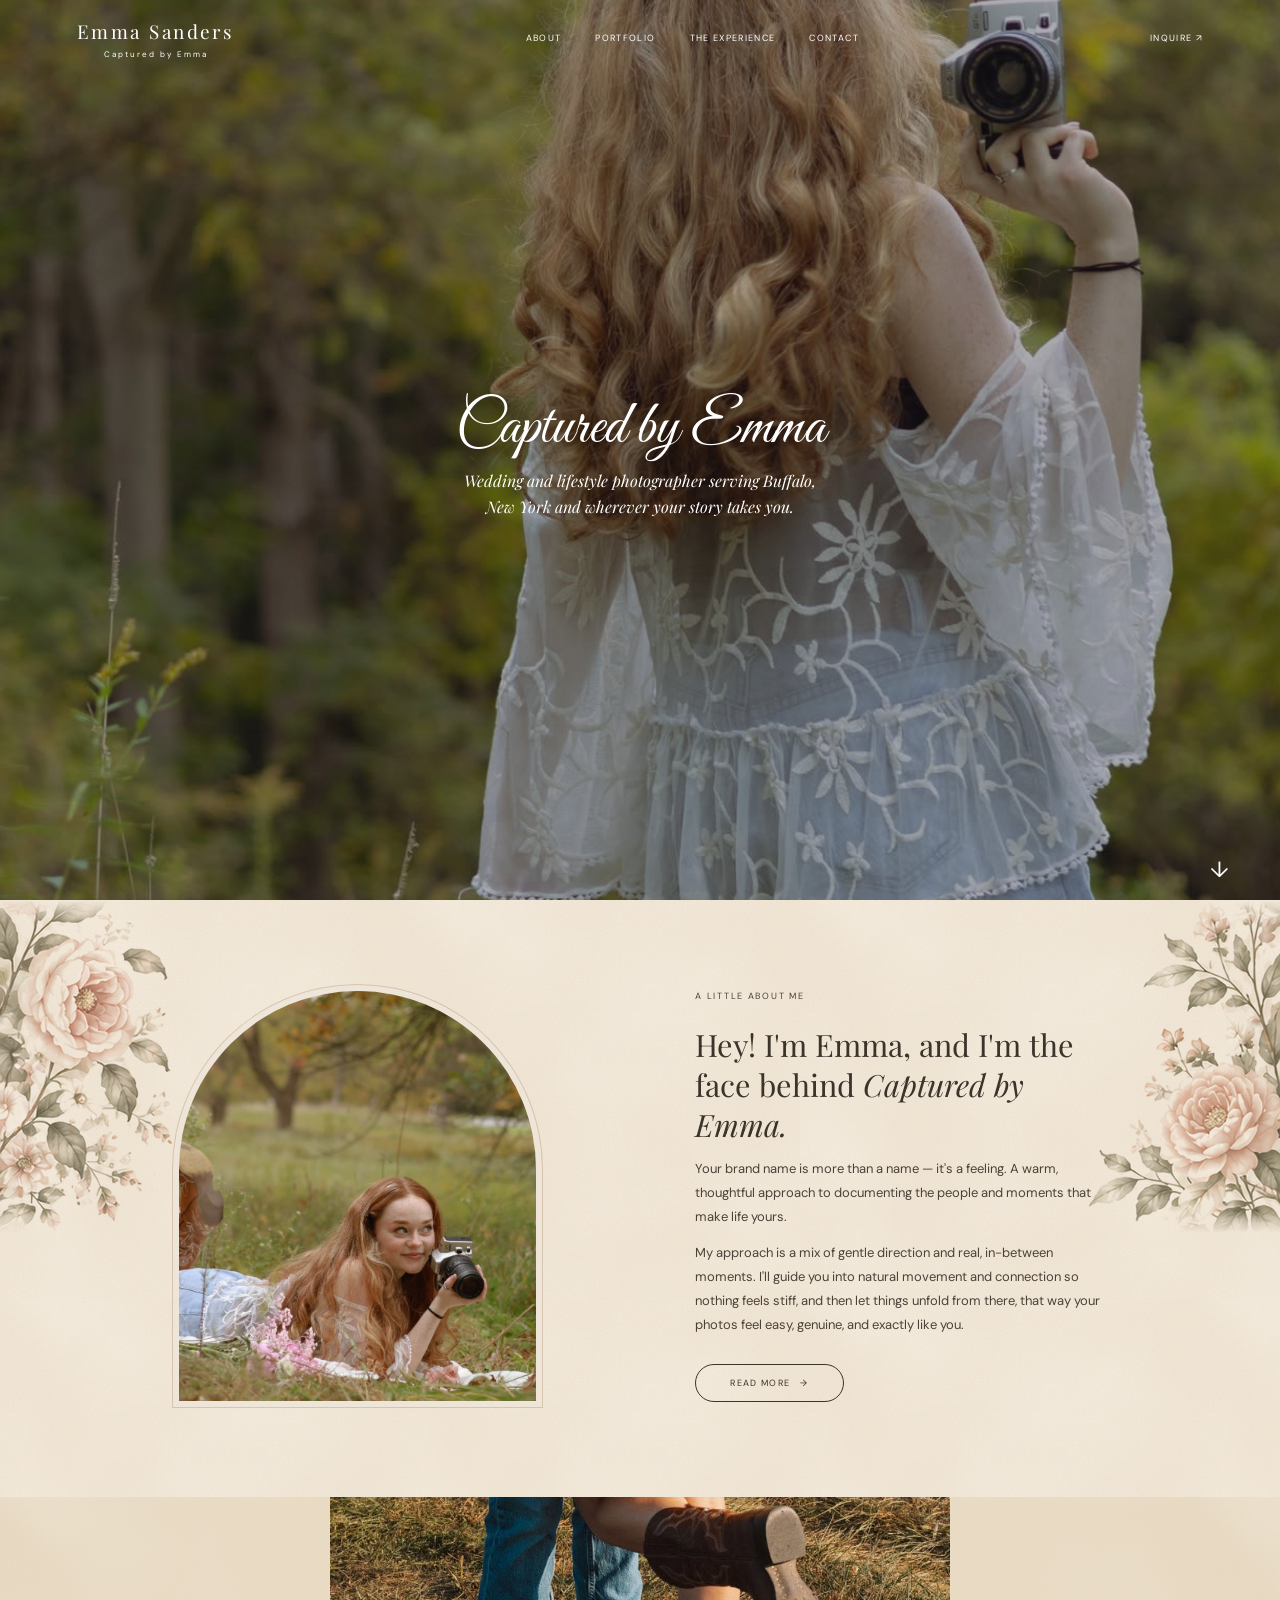
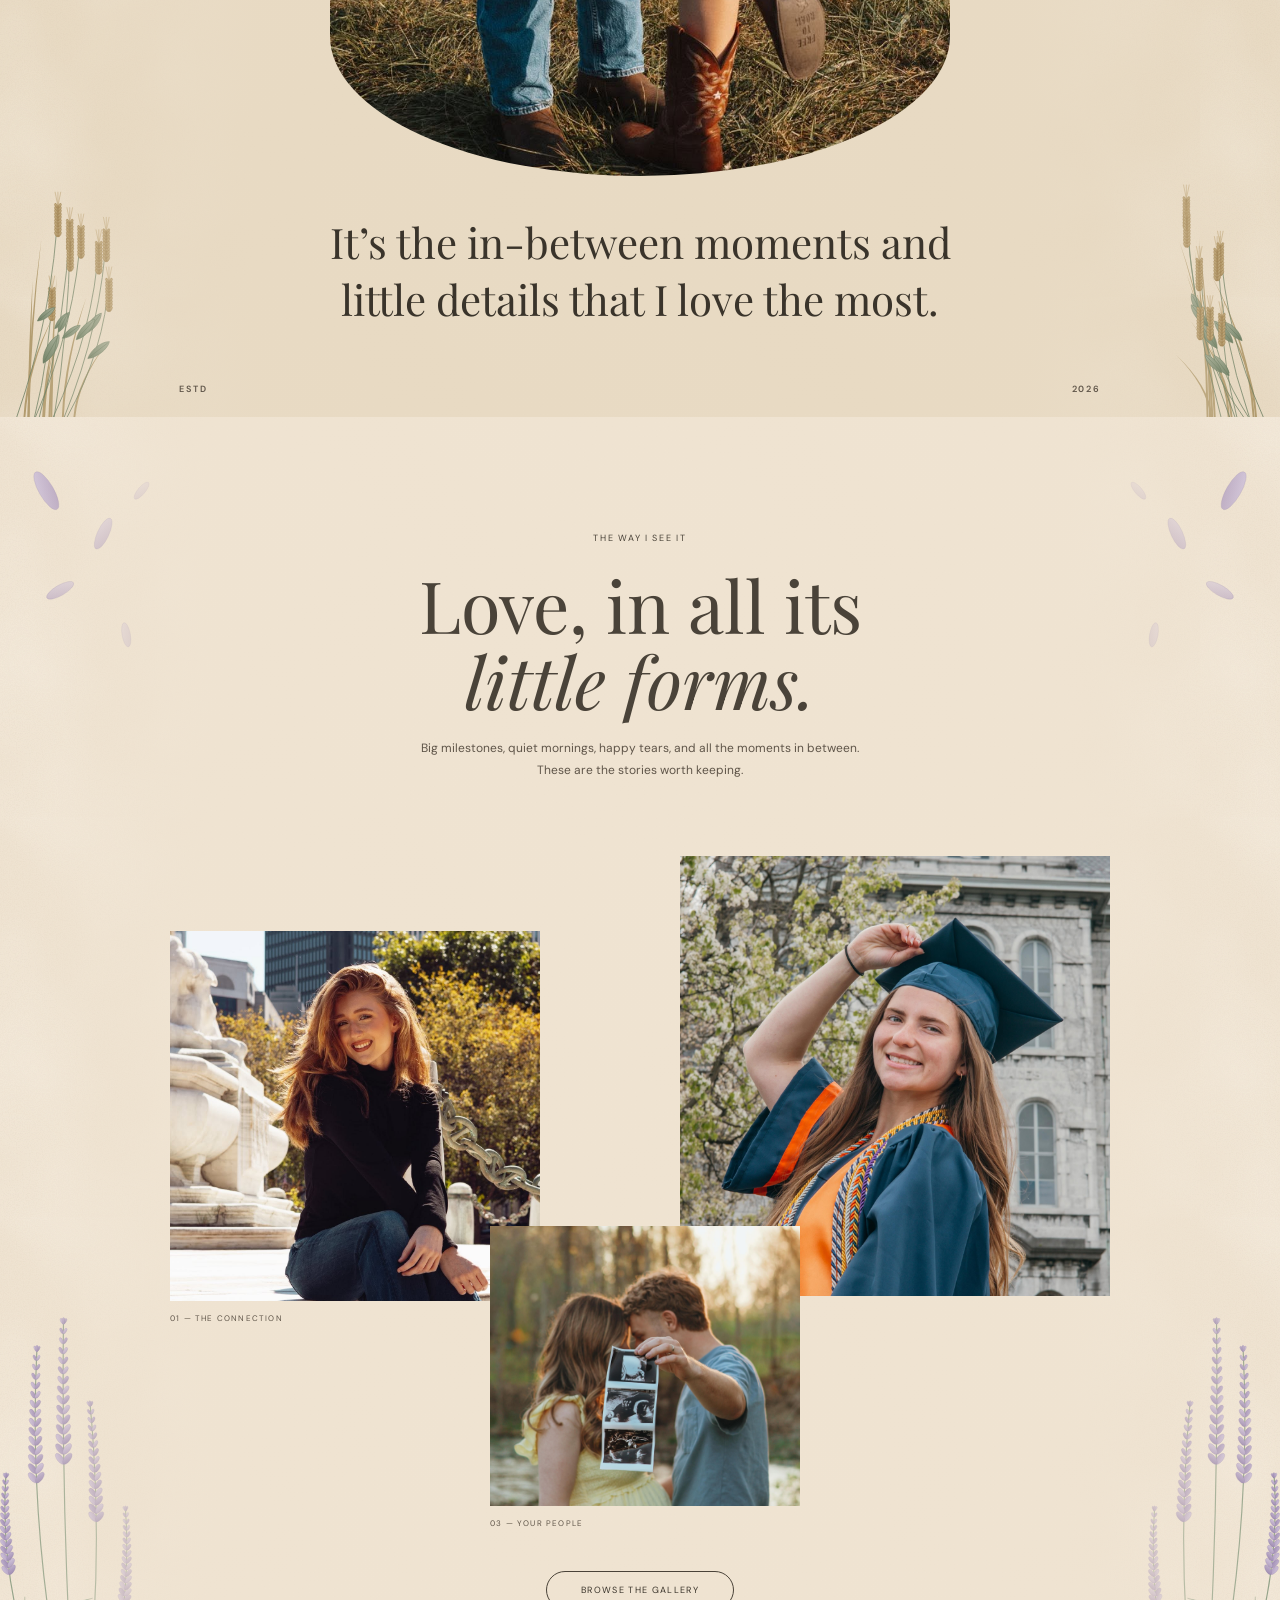
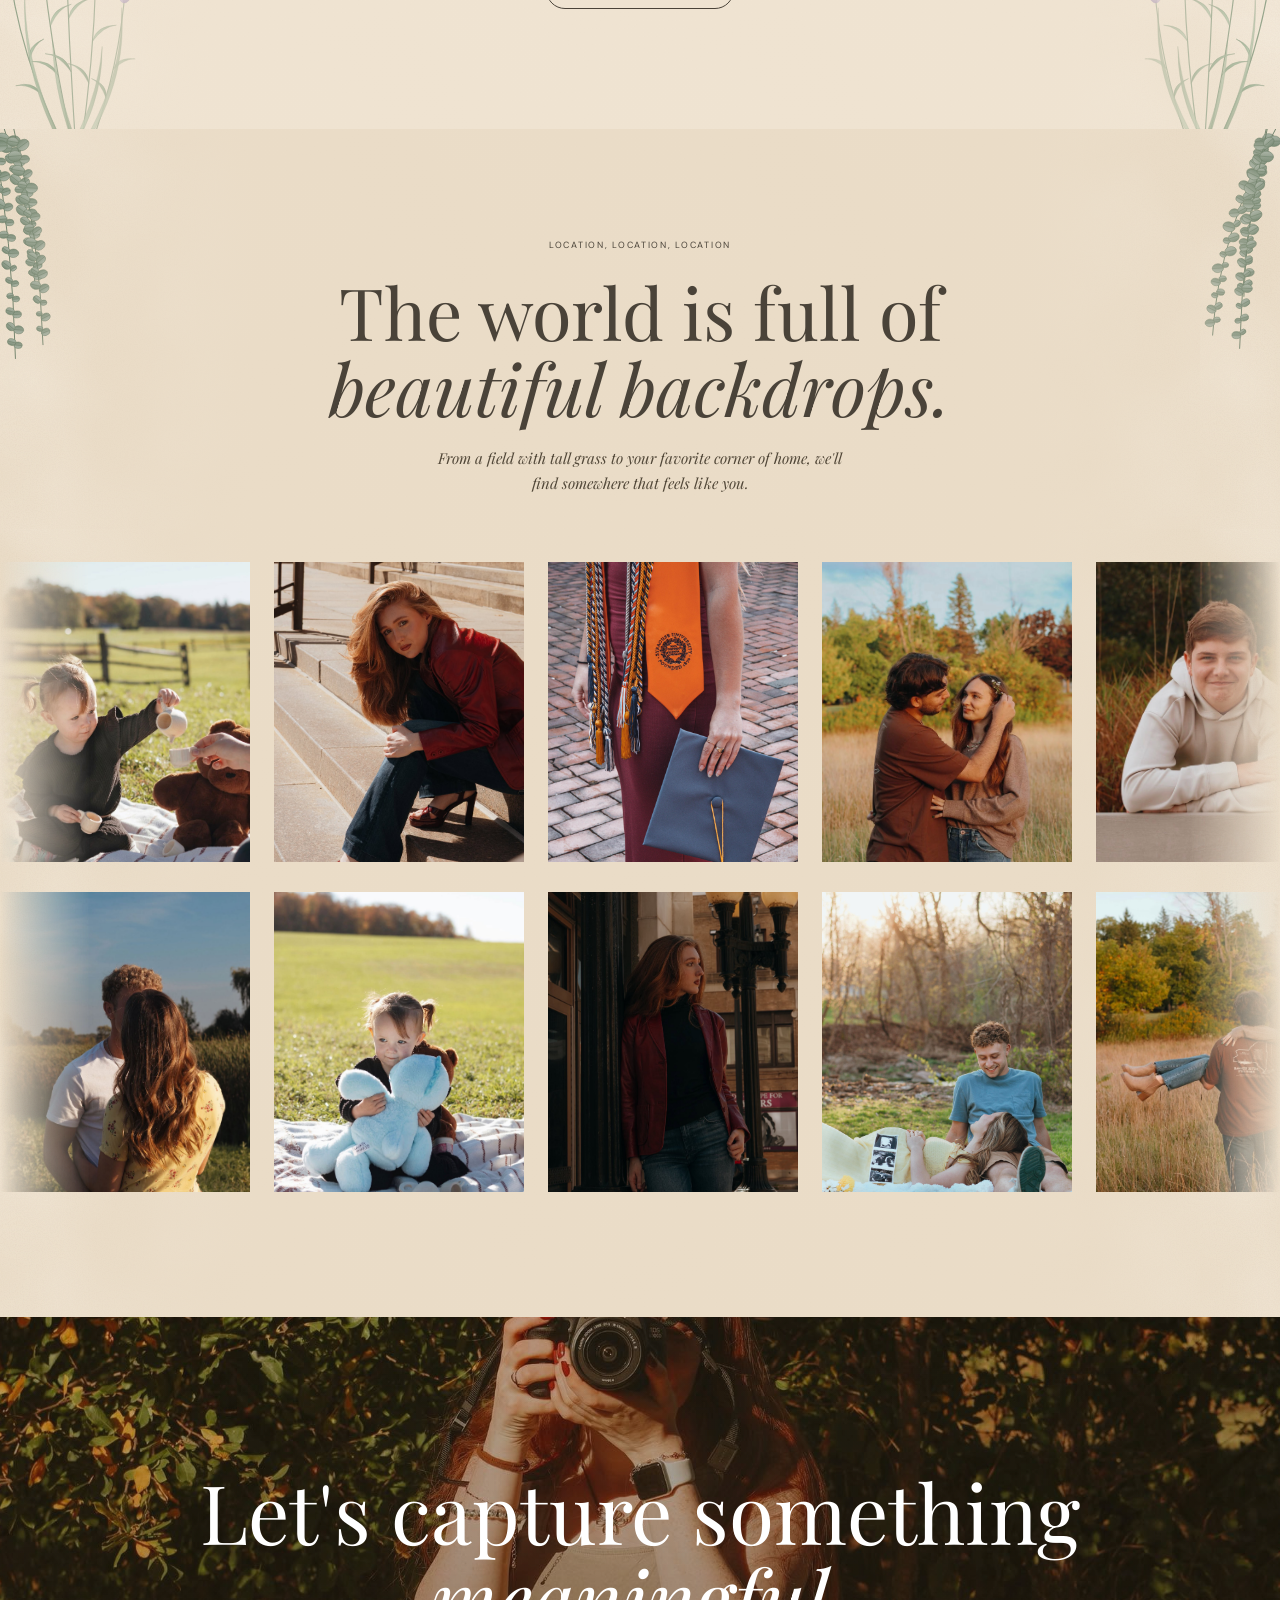
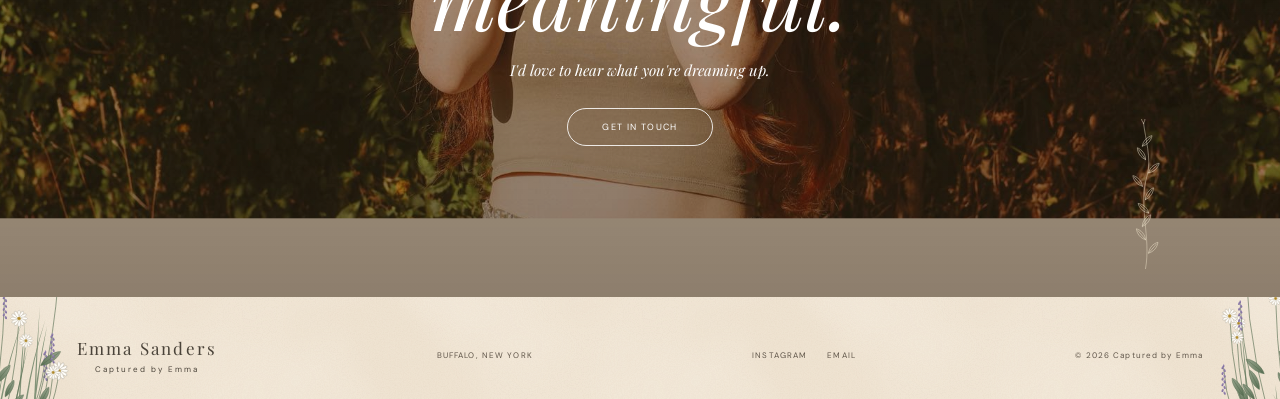
==== commit dd31dfac: "try again" ====
--- a/index.html
+++ b/index.html
@@ -5,7 +5,7 @@
 <title>YOUR NAME — Photography</title>
 <link rel="preconnect" href="https://fonts.googleapis.com"><link rel="preconnect" href="https://fonts.gstatic.com" crossorigin>
 <link href="https://fonts.googleapis.com/css2?family=DM+Sans:wght@400;500;600&family=Great+Vibes&family=Playfair+Display:ital,wght@0,400;0,500;1,400&display=swap" rel="stylesheet">
-<link rel="stylesheet" href="style.css?v=12">
+<link rel="stylesheet" href="style.css?v=13">
 </head>
 <body>
 <header class="nav"><a href="#top" class="logo">Emma Sanders<small>Captured by Emma</small></a><button class="menu" aria-label="Open menu">☰</button><div class="links"><a href="#about">ABOUT</a><a href="#work">PORTFOLIO</a><a href="#details">THE EXPERIENCE</a><a href="#contact">CONTACT</a></div><a class="nav-cta" href="booking.html">INQUIRE ↗</a></header>
--- a/style.css
+++ b/style.css
@@ -155,7 +155,7 @@
 
 /* ===== REALISTIC NATURE THEME v3: readable text, a different botanical for each section ===== */
 :root{--cream:#efe3d1;--ink:#4a4339;--paper:url("data:image/svg+xml,%3Csvg xmlns='http\://www\.w3.org/2000/svg' width='400' height='400'%3E%3Cfilter id='a'%3E%3CfeTurbulence type='fractalNoise' baseFrequency='.85' numOctaves='3' seed='2' stitchTiles='stitch'/%3E%3CfeColorMatrix values='0 0 0 0 .42 0 0 0 0 .33 0 0 0 0 .22 0 0 0 .5 -.16'/%3E%3C/filter%3E%3Cfilter id='b'%3E%3CfeTurbulence type='fractalNoise' baseFrequency='.006' numOctaves='3' seed='7' stitchTiles='stitch'/%3E%3CfeColorMatrix values='0 0 0 0 1 0 0 0 0 .97 0 0 0 0 .92 0 0 0 1.6 -.55'/%3E%3C/filter%3E%3Crect width='400' height='400' filter='url(%23a)' opacity='.26'/%3E%3Crect width='400' height='400' filter='url(%23b)' opacity='.3'/%3E%3C/svg%3E");--fl:url("floral-left.png");--fr:url("floral-right.png");--sr:url("sprig-white.svg");
-  --wl:url("floral-wheat-left.svg?v=2");--wr:url("floral-wheat-right.svg?v=2");--ml:url("floral-meadow-left.svg?v=2");--mr:url("floral-meadow-right.svg?v=2");--el:url("floral-eucalyptus-left.svg?v=2");--er:url("floral-eucalyptus-right.svg?v=2");
+  --wl:url("floral-wheat-left-sharp.svg");--wr:url("floral-wheat-right-sharp.svg");--ml:url("floral-meadow-left-sharp.svg");--mr:url("floral-meadow-right-sharp.svg");--el:url("floral-eucalyptus-left-sharp.svg");--er:url("floral-eucalyptus-right-sharp.svg");
   --lvl:url("floral-lavender-left.svg");--lvr:url("floral-lavender-right.svg");--ptl:url("floral-petals-left.svg");--ptr:url("floral-petals-right.svg")}
 body{background:var(--cream)}
 
@@ -222,7 +222,7 @@
  .portrait-arch{height:320px}
  .signature{left:-34px;font-size:46px}
  .statement{padding-bottom:185px}
- .statement::before{background-size:auto 150px,auto 150px;background-position:left 0 bottom 0,right 0 bottom 0}
+ .statement::before{background-size:auto 240px,auto 240px;background-position:left 0 bottom 0,right 0 bottom 0}
  .story::before{background-position:left -8px bottom 0,right -8px bottom 0,left -8px top 2%,right -8px top 2%;background-size:auto 130px,auto 130px,auto 170px,auto 170px}
  .locations::before{background-size:auto 200px,auto 200px;background-position:left -8px top,right -8px top}
  .contact::after{width:60px;height:100px;bottom:20px}
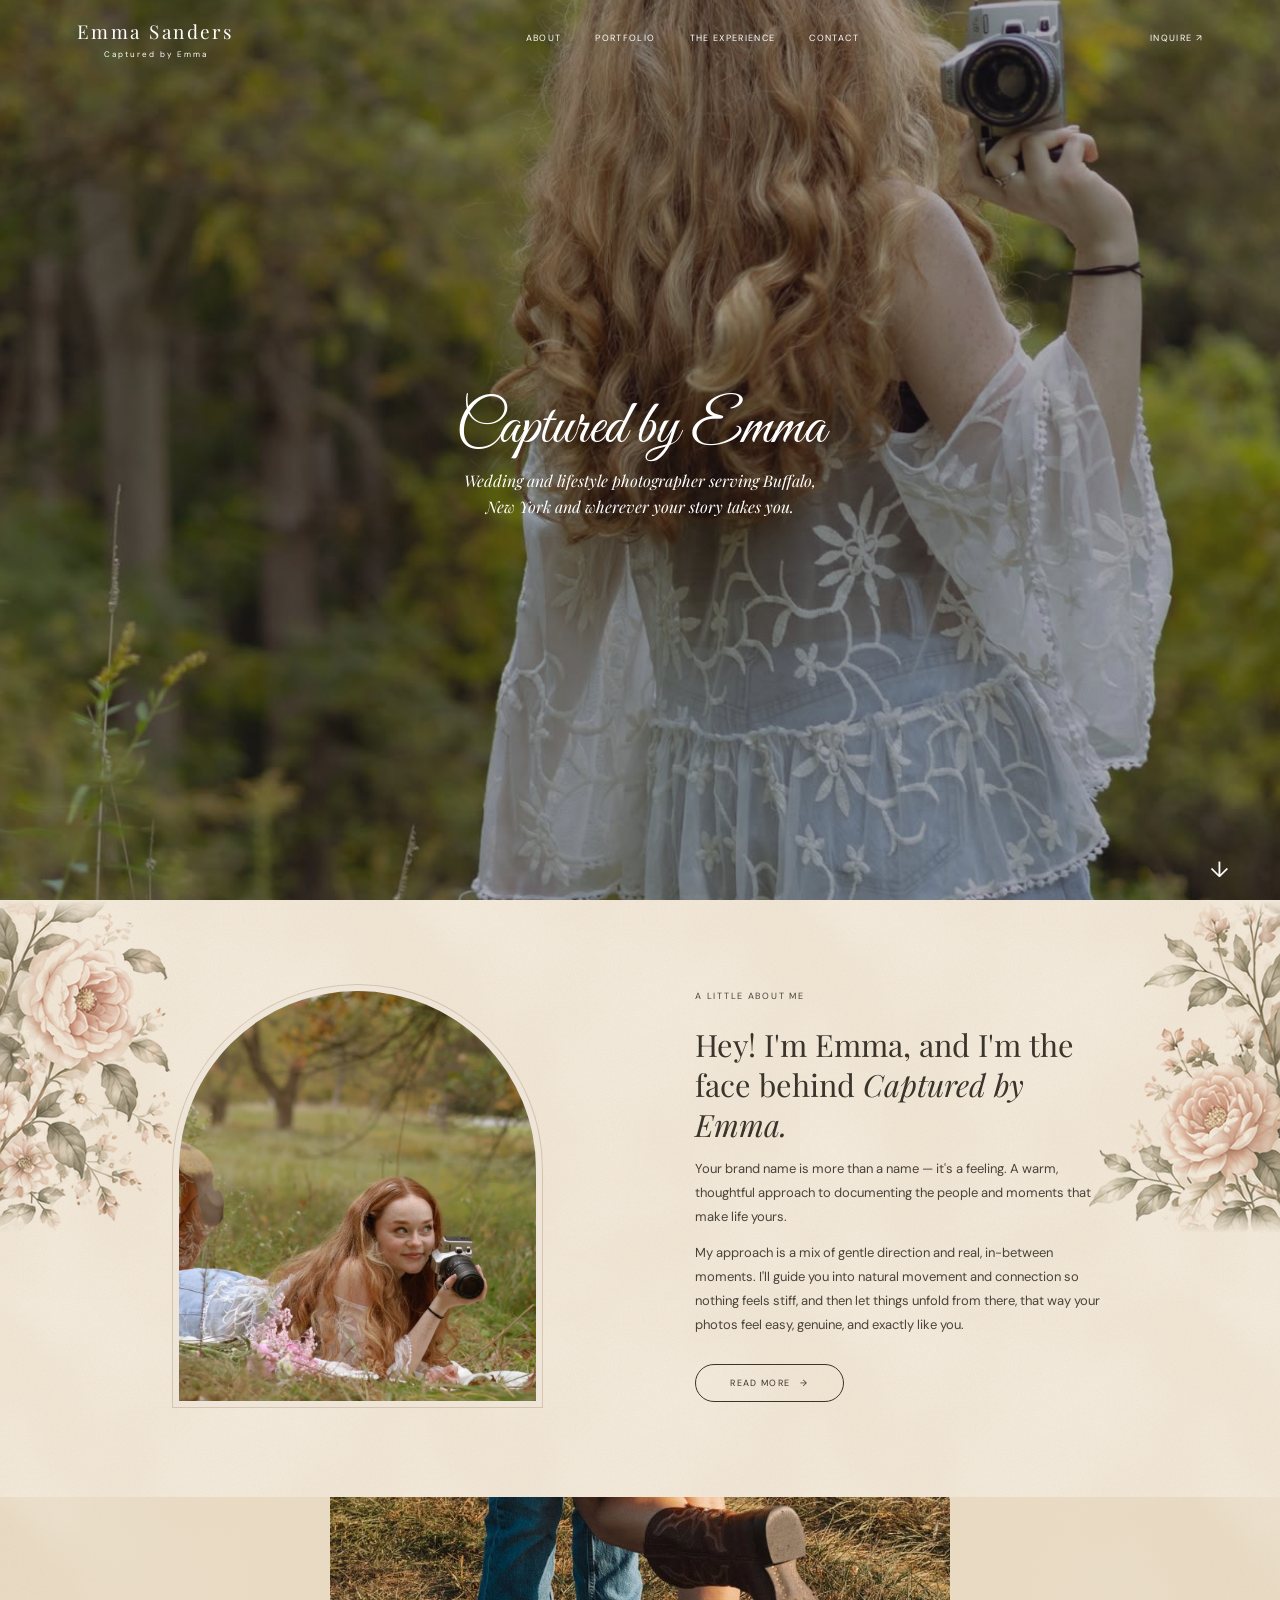
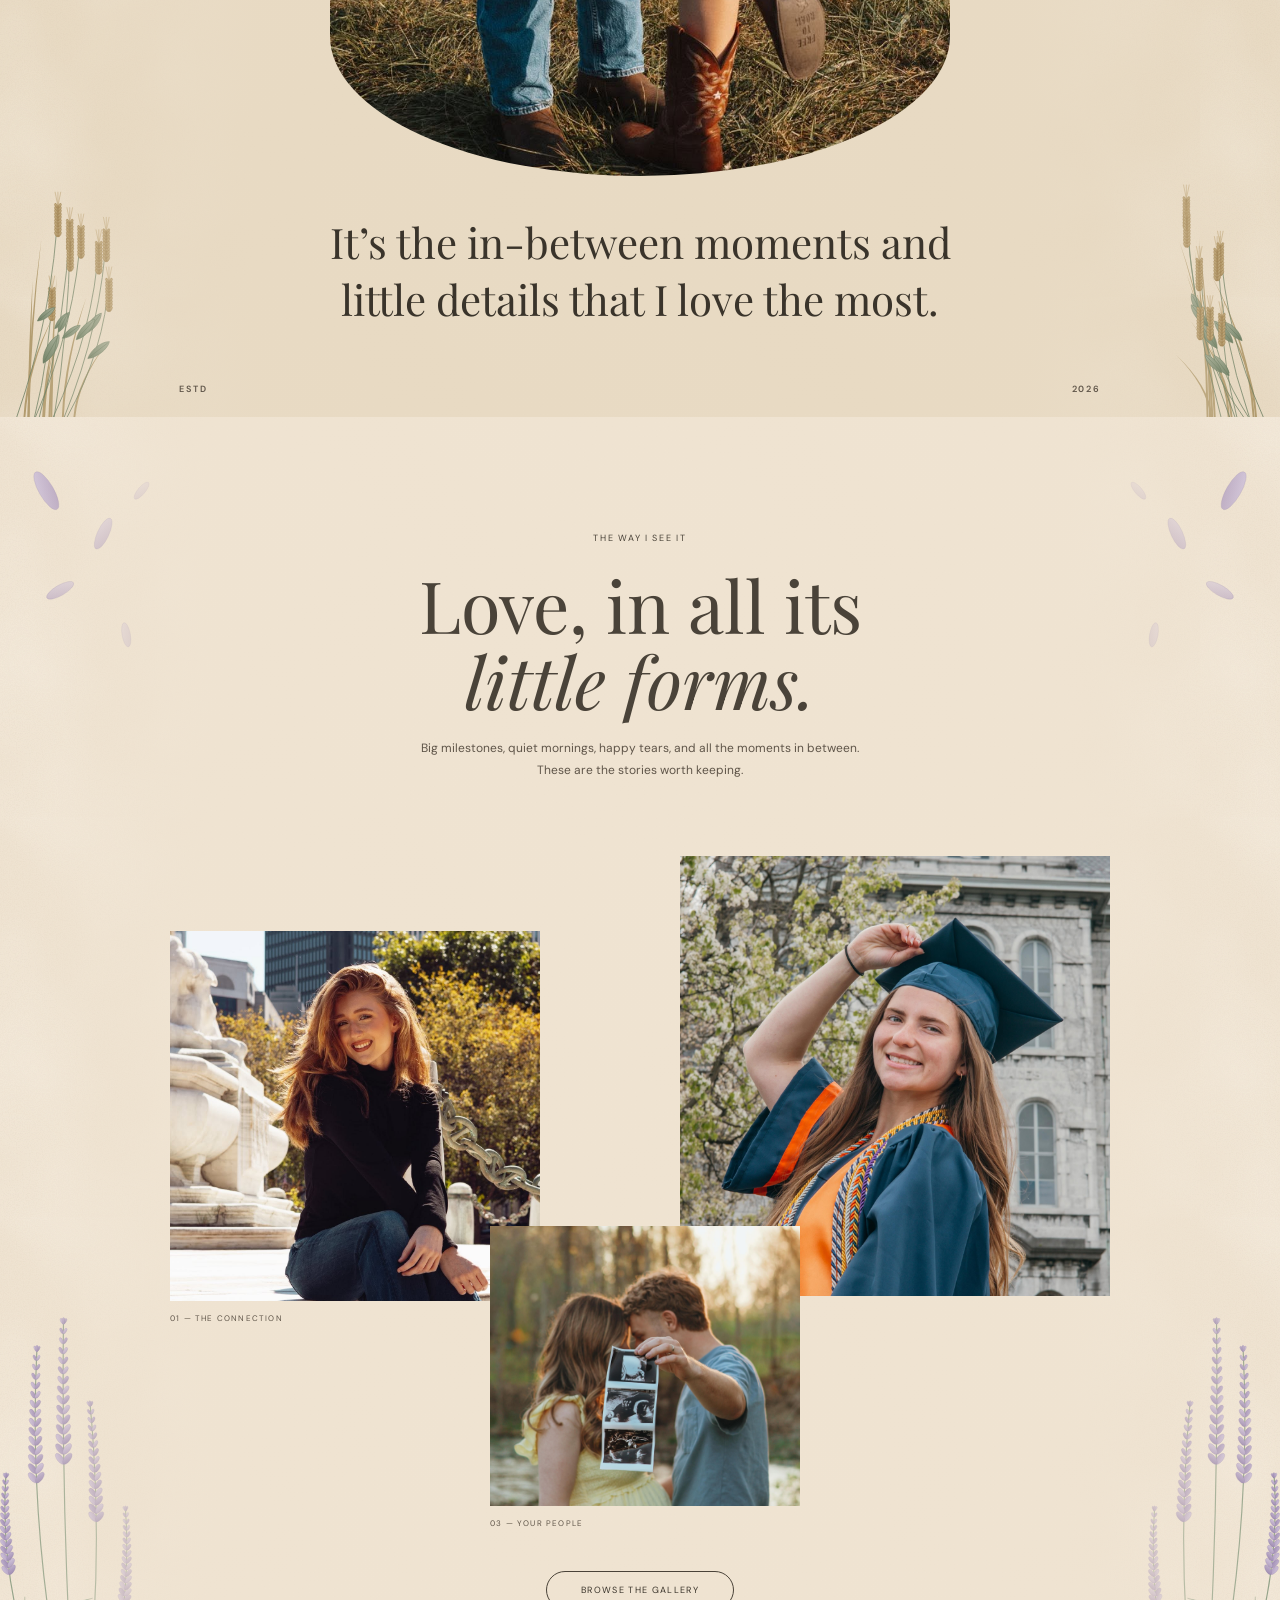
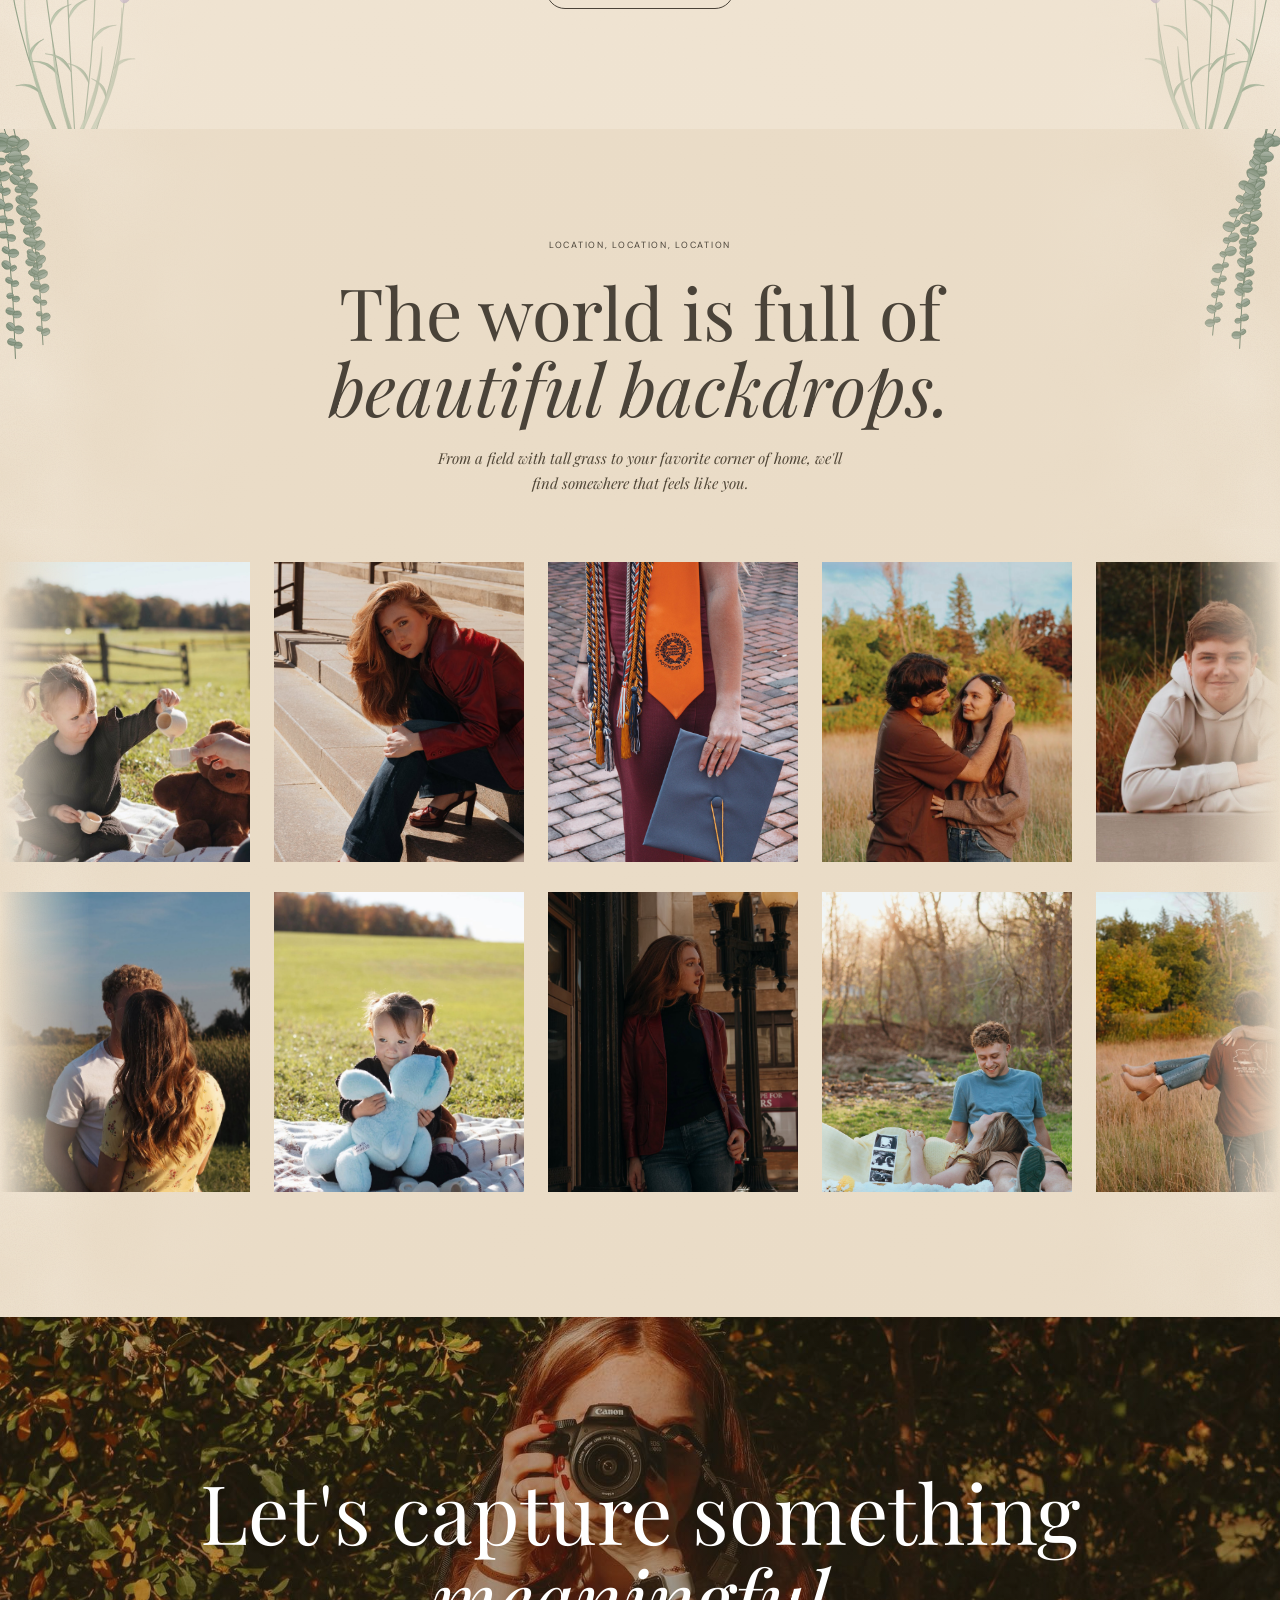
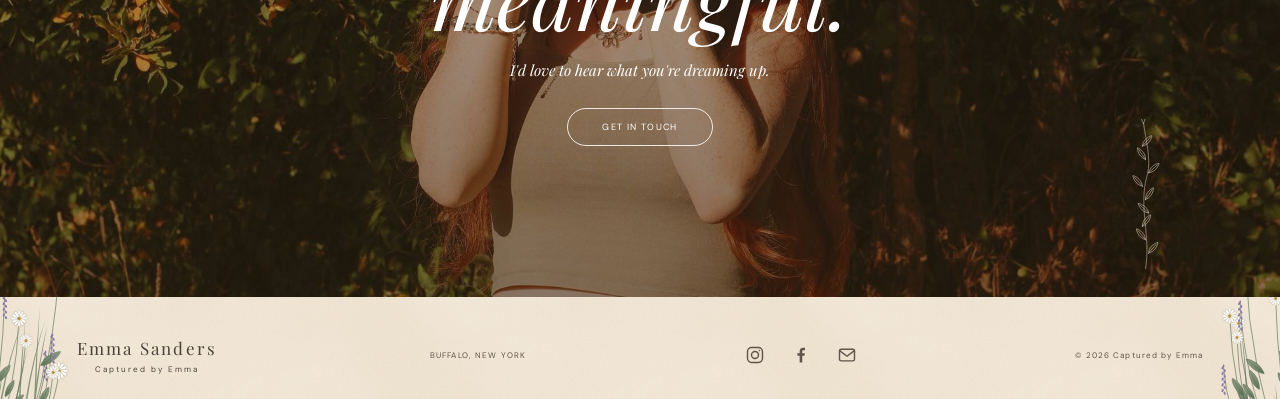
==== commit f3111812: "footer" ====
--- a/index.html
+++ b/index.html
@@ -5,7 +5,7 @@
 <title>YOUR NAME — Photography</title>
 <link rel="preconnect" href="https://fonts.googleapis.com"><link rel="preconnect" href="https://fonts.gstatic.com" crossorigin>
 <link href="https://fonts.googleapis.com/css2?family=DM+Sans:wght@400;500;600&family=Great+Vibes&family=Playfair+Display:ital,wght@0,400;0,500;1,400&display=swap" rel="stylesheet">
-<link rel="stylesheet" href="style.css?v=13">
+<link rel="stylesheet" href="style.css?v=14">
 </head>
 <body>
 <header class="nav"><a href="#top" class="logo">Emma Sanders<small>Captured by Emma</small></a><button class="menu" aria-label="Open menu">☰</button><div class="links"><a href="#about">ABOUT</a><a href="#work">PORTFOLIO</a><a href="#details">THE EXPERIENCE</a><a href="#contact">CONTACT</a></div><a class="nav-cta" href="booking.html">INQUIRE ↗</a></header>
@@ -85,7 +85,11 @@
 </section>
 <section class="contact" id="contact"><div class="contact-bg parallax" data-speed=".15"><img src="Website pics/emma3.jpg" alt=""></div><div class="contact-overlay"></div><div class="contact-copy"><h2>Let's capture something<br><em>meaningful.</em></h2><p>I'd love to hear what you're dreaming up.</p><a class="outline-pill" href="booking.html">GET IN TOUCH</a></div></section>
 </main>
-<footer><a class="logo" href="#top">Emma Sanders <small>Captured by Emma</small></a><p>BUFFALO, NEW YORK</p><div><a href="#">INSTAGRAM</a><a href="booking.html">EMAIL</a></div><small>© <span id="year"></span> Captured by Emma</small></footer>
+<footer><a class="logo" href="#top">Emma Sanders <small>Captured by Emma</small></a><p>BUFFALO, NEW YORK</p><div class="social">
+  <a href="#" aria-label="Instagram" target="_blank" rel="noopener"><svg viewBox="0 0 24 24" fill="none" stroke="currentColor" stroke-width="1.7" stroke-linecap="round" stroke-linejoin="round" aria-hidden="true"><rect x="3" y="3" width="18" height="18" rx="5"/><circle cx="12" cy="12" r="4.2"/><circle cx="17.4" cy="6.6" r="1" fill="currentColor" stroke="none"/></svg></a>
+  <a href="#" aria-label="Facebook" target="_blank" rel="noopener"><svg viewBox="0 0 24 24" fill="currentColor" aria-hidden="true"><path d="M13.5 21v-8h2.7l.4-3.2h-3.1V7.8c0-.9.3-1.5 1.6-1.5h1.7V3.4c-.3 0-1.3-.1-2.4-.1-2.4 0-4 1.5-4 4.1v2.4H7.7V13h2.7v8h3.1z"/></svg></a>
+  <a href="booking.html" aria-label="Email / book a session"><svg viewBox="0 0 24 24" fill="none" stroke="currentColor" stroke-width="1.7" stroke-linecap="round" stroke-linejoin="round" aria-hidden="true"><rect x="3" y="5" width="18" height="14" rx="2"/><path d="M3.5 7l8.5 6.5L20.5 7"/></svg></a>
+ </div><small>© <span id="year"></span> Captured by Emma</small></footer>
 <script src="script.js?v=8"></script>
 </body>
 </html>
--- a/style.css
+++ b/style.css
@@ -586,4 +586,10 @@
 
 .thank-you-message[hidden] {
     display: none;
-}+}
+
+/* Footer social icons */
+footer .social{display:flex;align-items:center;gap:14px}
+footer .social a{display:inline-flex;padding:6px;color:#5f5549;transition:color .2s,transform .2s}
+footer .social a:hover{color:#3a342b;transform:translateY(-2px)}
+footer .social svg{width:20px;height:20px;display:block}
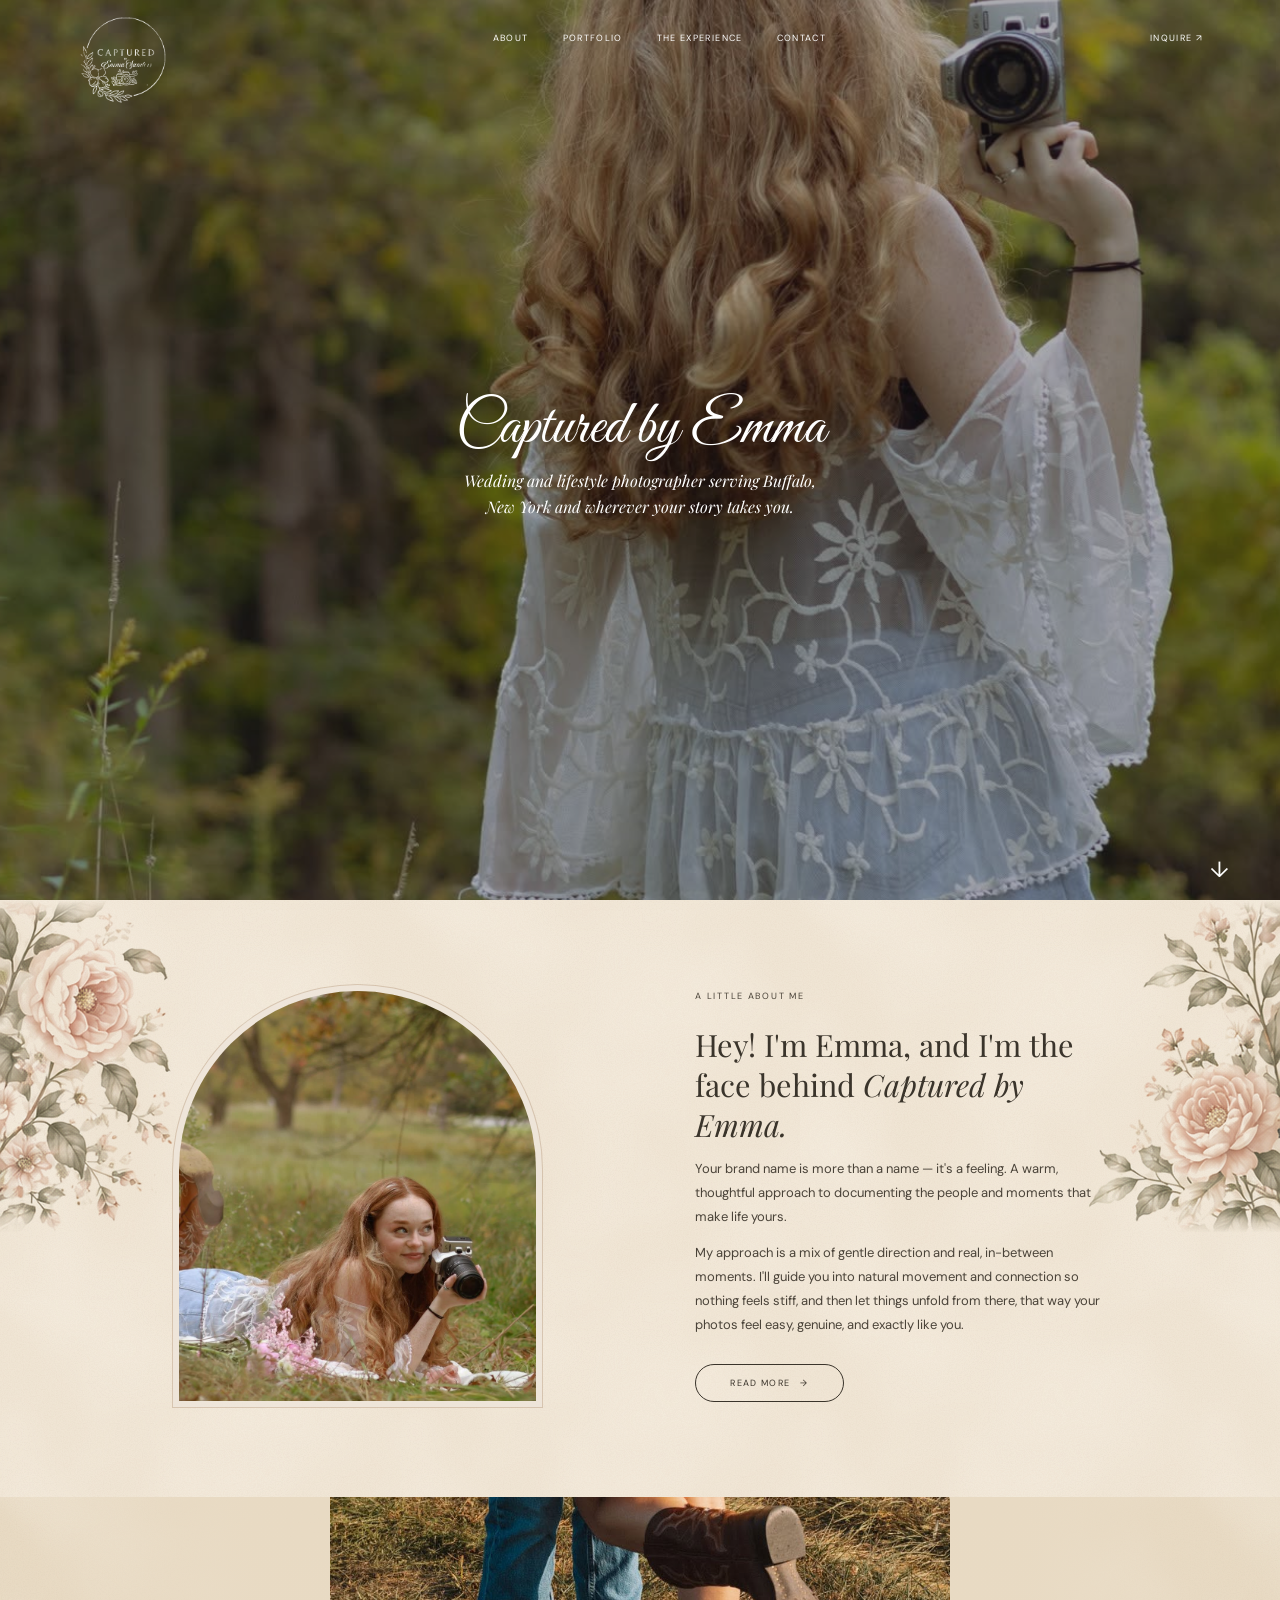
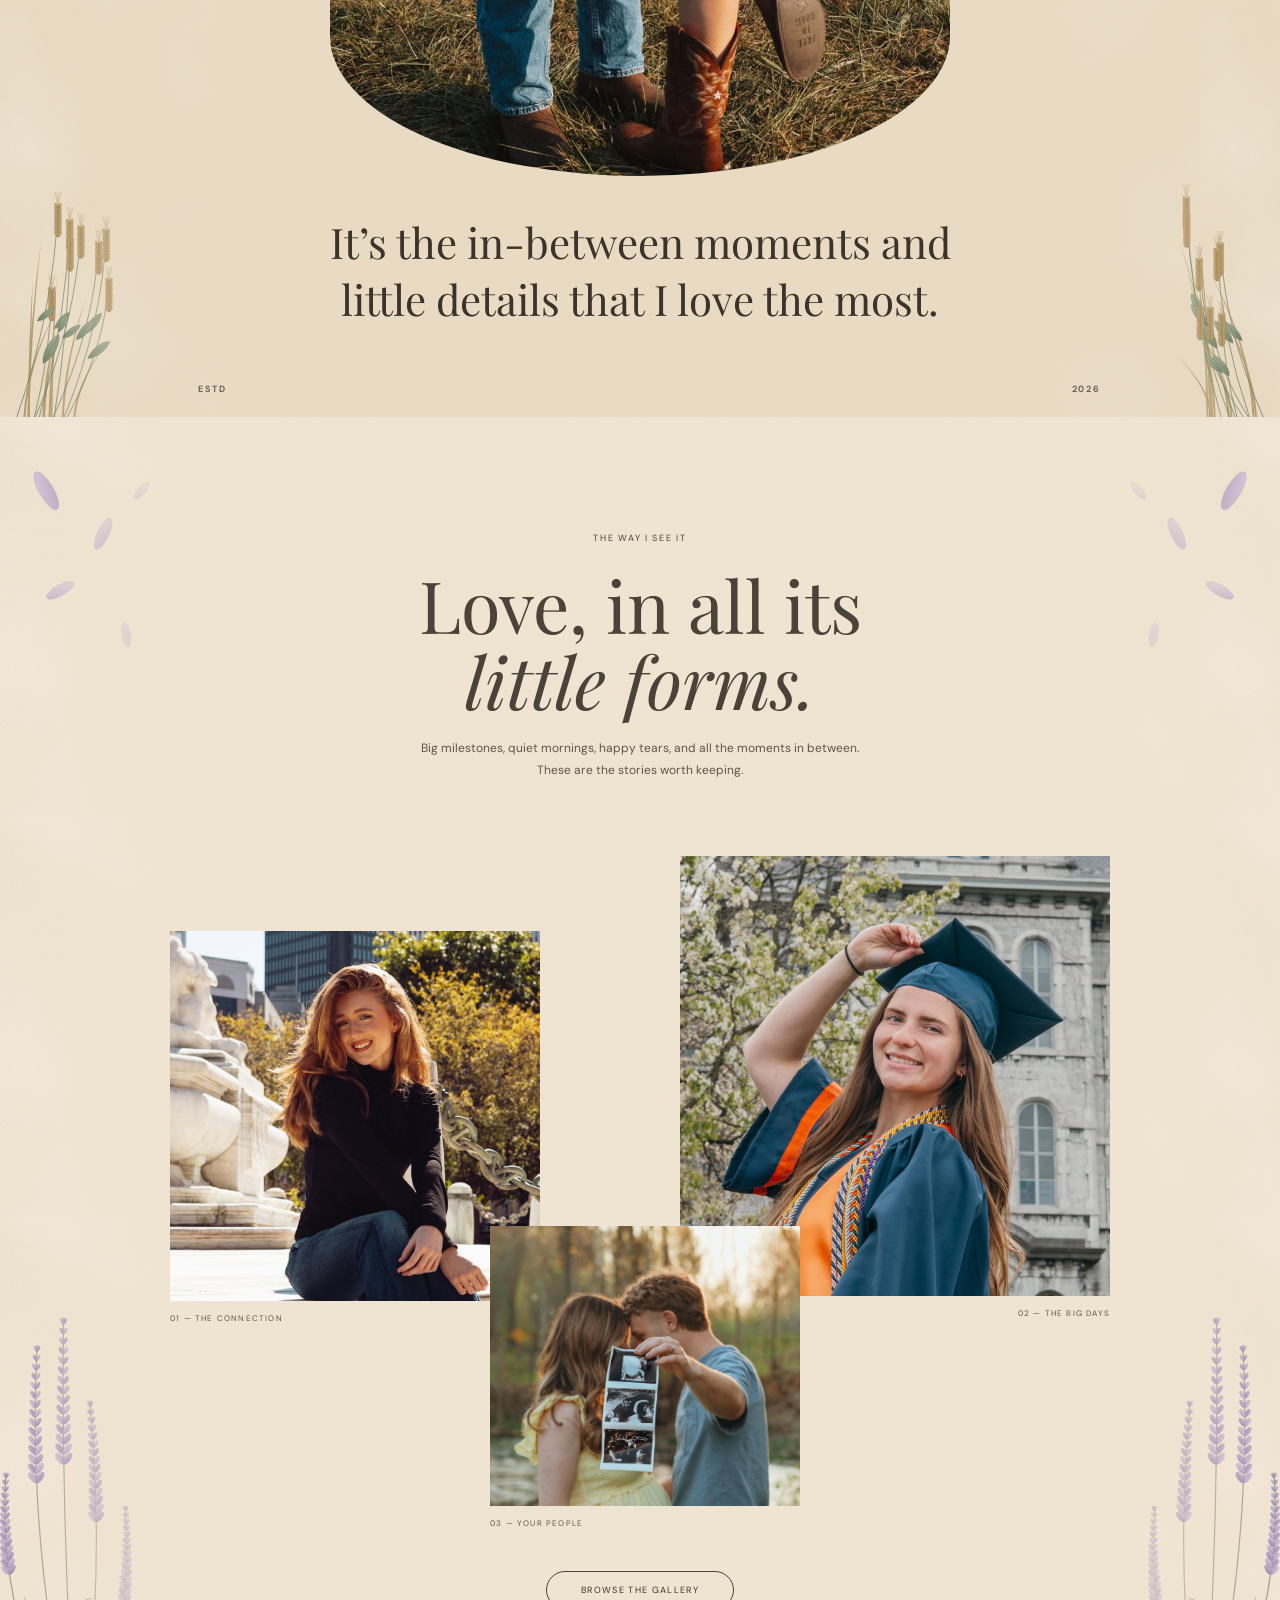
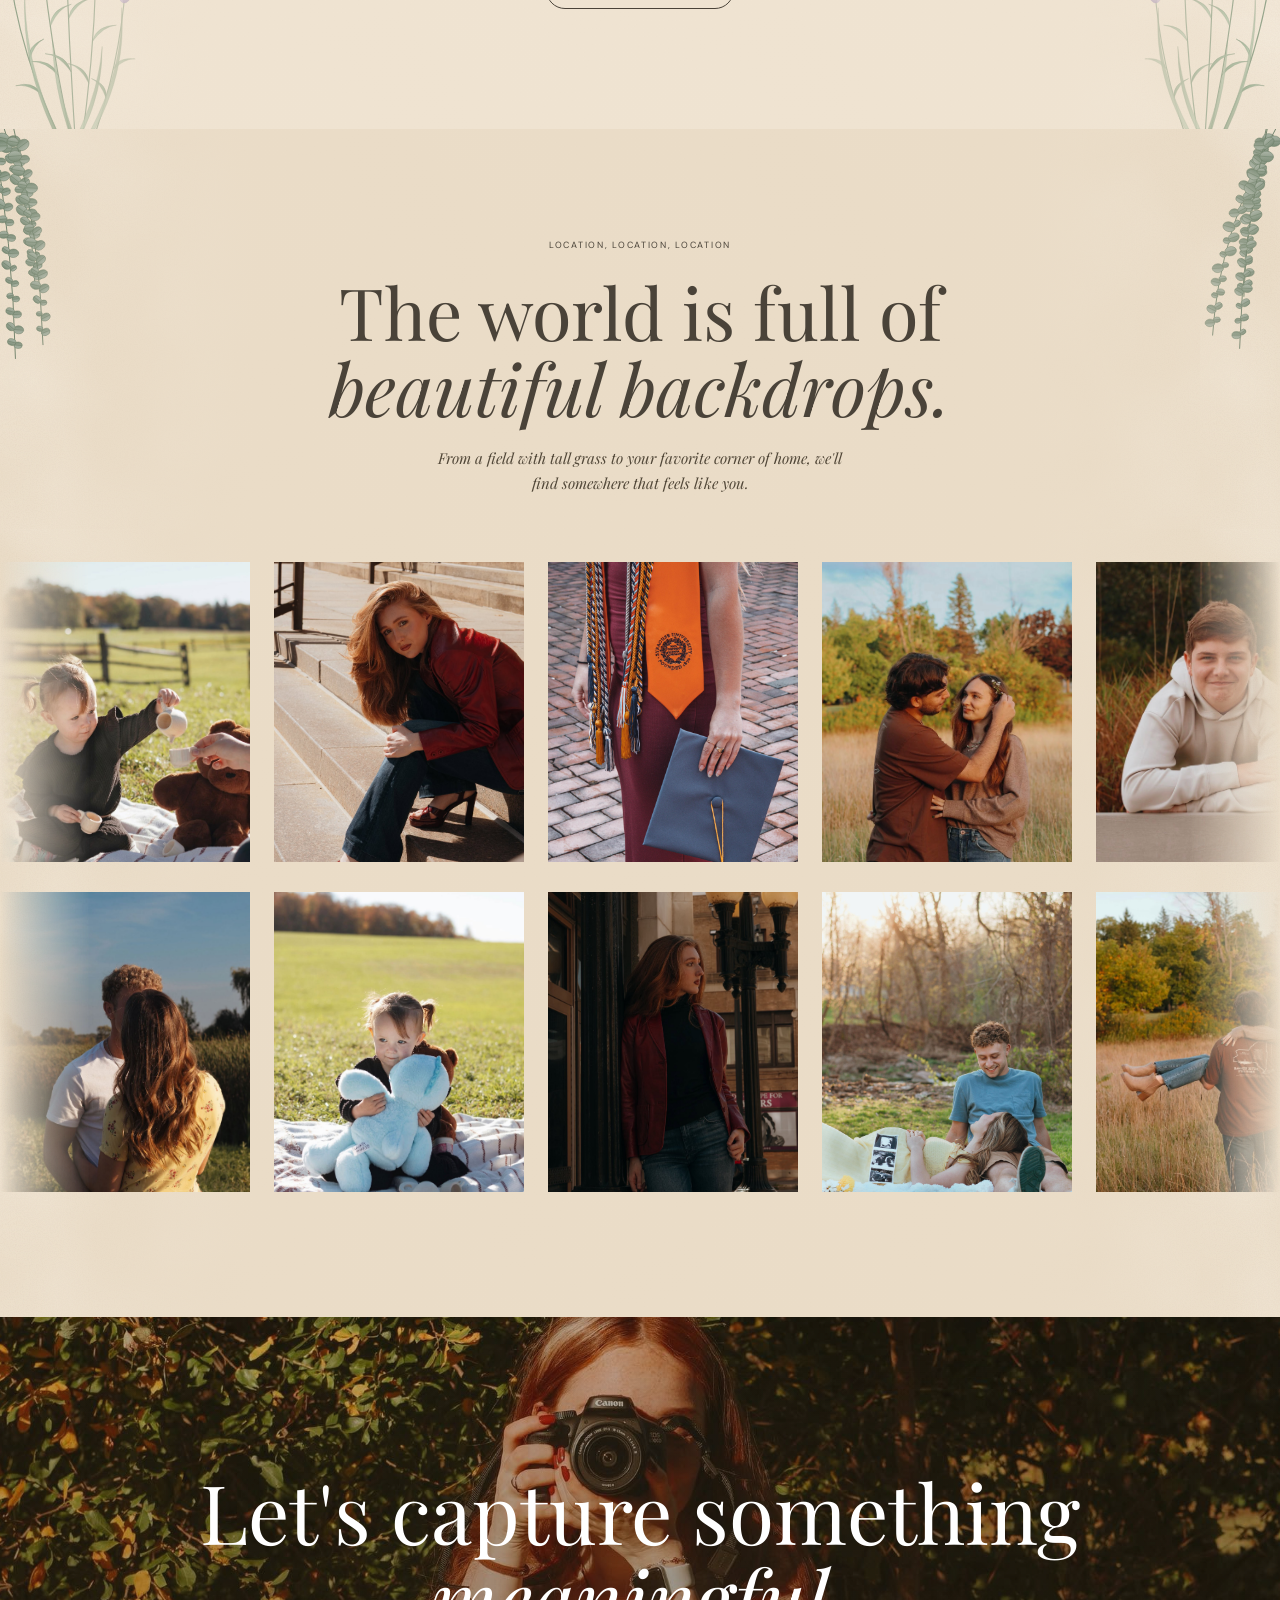
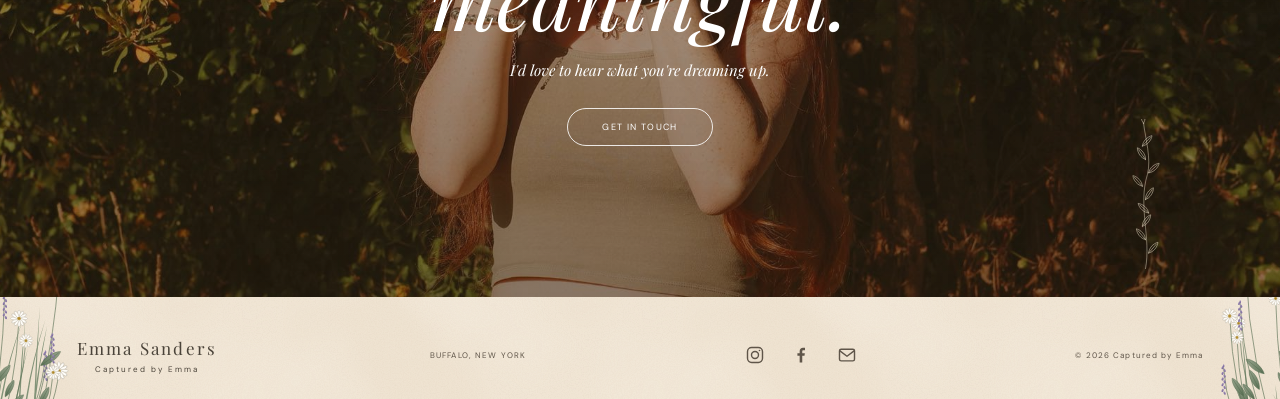
==== commit 9c29ea28: "logo" ====
--- a/index.html
+++ b/index.html
@@ -5,10 +5,10 @@
 <title>YOUR NAME — Photography</title>
 <link rel="preconnect" href="https://fonts.googleapis.com"><link rel="preconnect" href="https://fonts.gstatic.com" crossorigin>
 <link href="https://fonts.googleapis.com/css2?family=DM+Sans:wght@400;500;600&family=Great+Vibes&family=Playfair+Display:ital,wght@0,400;0,500;1,400&display=swap" rel="stylesheet">
-<link rel="stylesheet" href="style.css?v=14">
+<link rel="stylesheet" href="style.css?v=15">
 </head>
 <body>
-<header class="nav"><a href="#top" class="logo">Emma Sanders<small>Captured by Emma</small></a><button class="menu" aria-label="Open menu">☰</button><div class="links"><a href="#about">ABOUT</a><a href="#work">PORTFOLIO</a><a href="#details">THE EXPERIENCE</a><a href="#contact">CONTACT</a></div><a class="nav-cta" href="booking.html">INQUIRE ↗</a></header>
+<header class="nav"><a href="#top" class="logo logo-img" aria-label="Emma Sanders — Captured by Emma"><img src="Website pics/logo-white.png" alt="Captured by Emma Sanders"></a><button class="menu" aria-label="Open menu">☰</button><div class="links"><a href="#about">ABOUT</a><a href="#work">PORTFOLIO</a><a href="#details">THE EXPERIENCE</a><a href="#contact">CONTACT</a></div><a class="nav-cta" href="booking.html">INQUIRE ↗</a></header>
 <main id="top">
 <section class="hero">
   <div class="hero-photo parallax" data-speed=".22"><img src="Website pics/emma2.jpg" alt="Friends gathered around a table outdoors"></div>
--- a/style.css
+++ b/style.css
@@ -42,7 +42,7 @@
 .statement-photo img{transform:scale(1.12)}
 .statement h2{font:clamp(29px,3.8vw,42px)/1.35 var(--serif);font-weight:400;color:white;margin:0}
 .est{position:absolute;bottom:22px;color:white;font-size:9px;font-weight:600;letter-spacing:.2em}
-.est.left{left:14%}
+.est.left{left:15.5%}
 .est.right{right:14%}
 
 .story{background:var(--cream);padding:115px 10% 120px;overflow:hidden}
@@ -62,7 +62,7 @@
 
 .scatter-two{width:43%;right:3%;top:0}
 .scatter-two .photo{height:440px}
-.scatter-two figcaption{text-align:left}
+.scatter-two figcaption{text-align:right}
 
 .scatter-three{width:31%;left:35%;top:370px}
 .scatter-three .photo{height:280px}
@@ -592,4 +592,8 @@
 footer .social{display:flex;align-items:center;gap:14px}
 footer .social a{display:inline-flex;padding:6px;color:#5f5549;transition:color .2s,transform .2s}
 footer .social a:hover{color:#3a342b;transform:translateY(-2px)}
-footer .social svg{width:20px;height:20px;display:block}+footer .social svg{width:20px;height:20px;display:block}
+/* Nav logo image */
+.nav .logo-img{align-self:flex-start;margin-top:14px;line-height:0}
+.nav .logo-img img{display:block;height:92px;width:auto}
+@media (max-width:760px){.nav .logo-img{margin-top:10px}.nav .logo-img img{height:68px}}
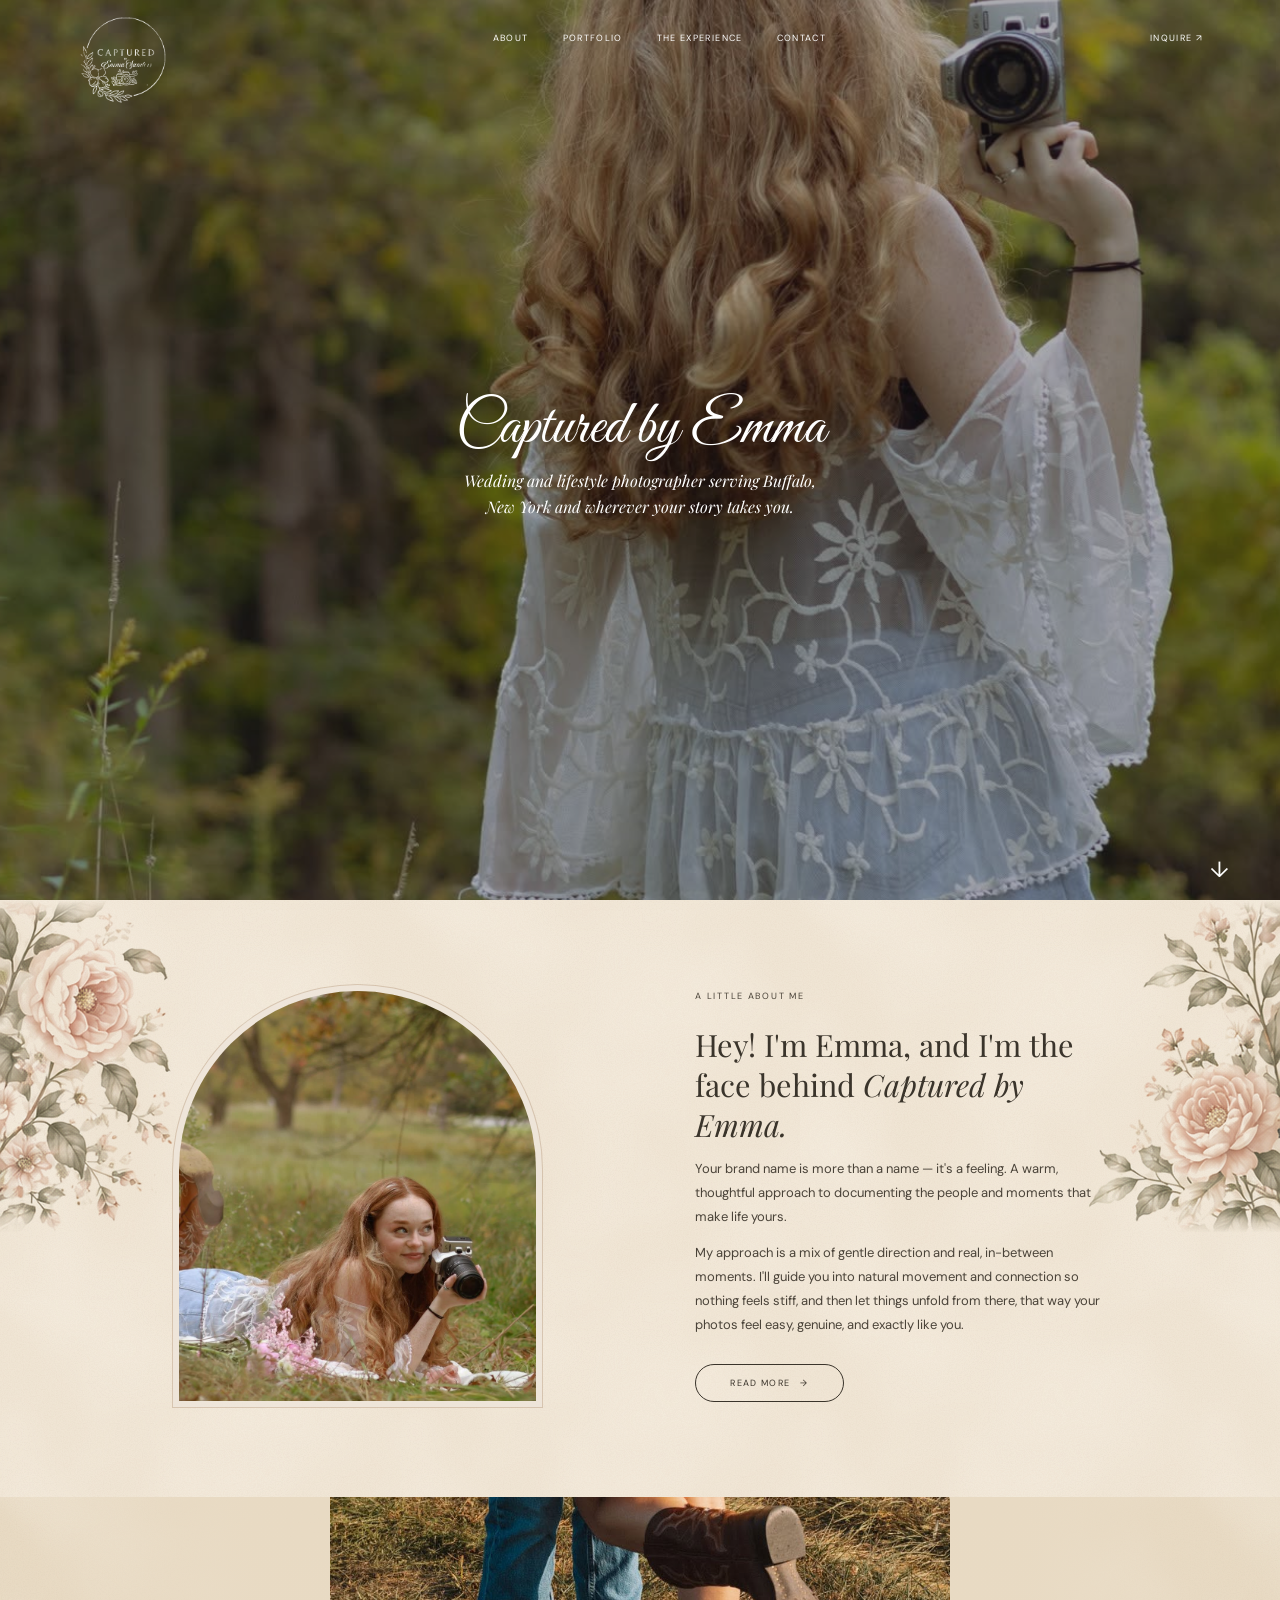
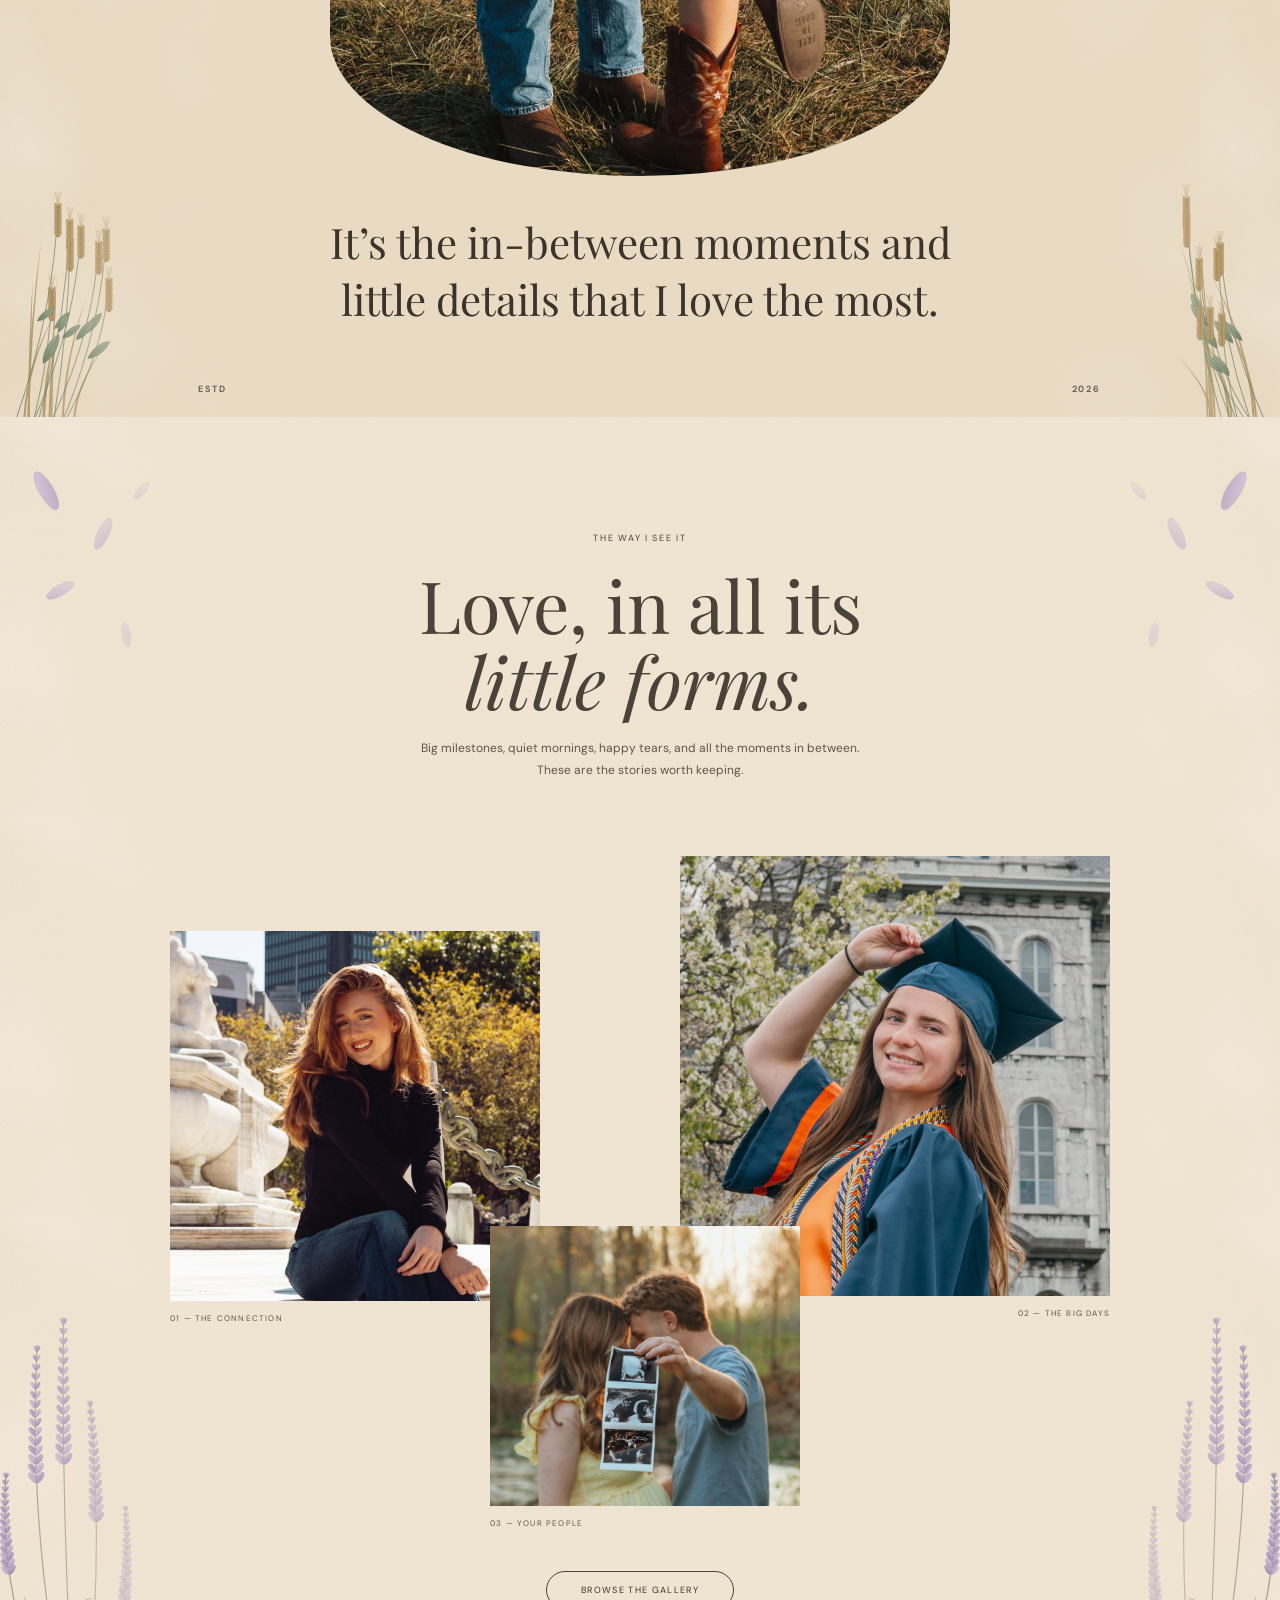
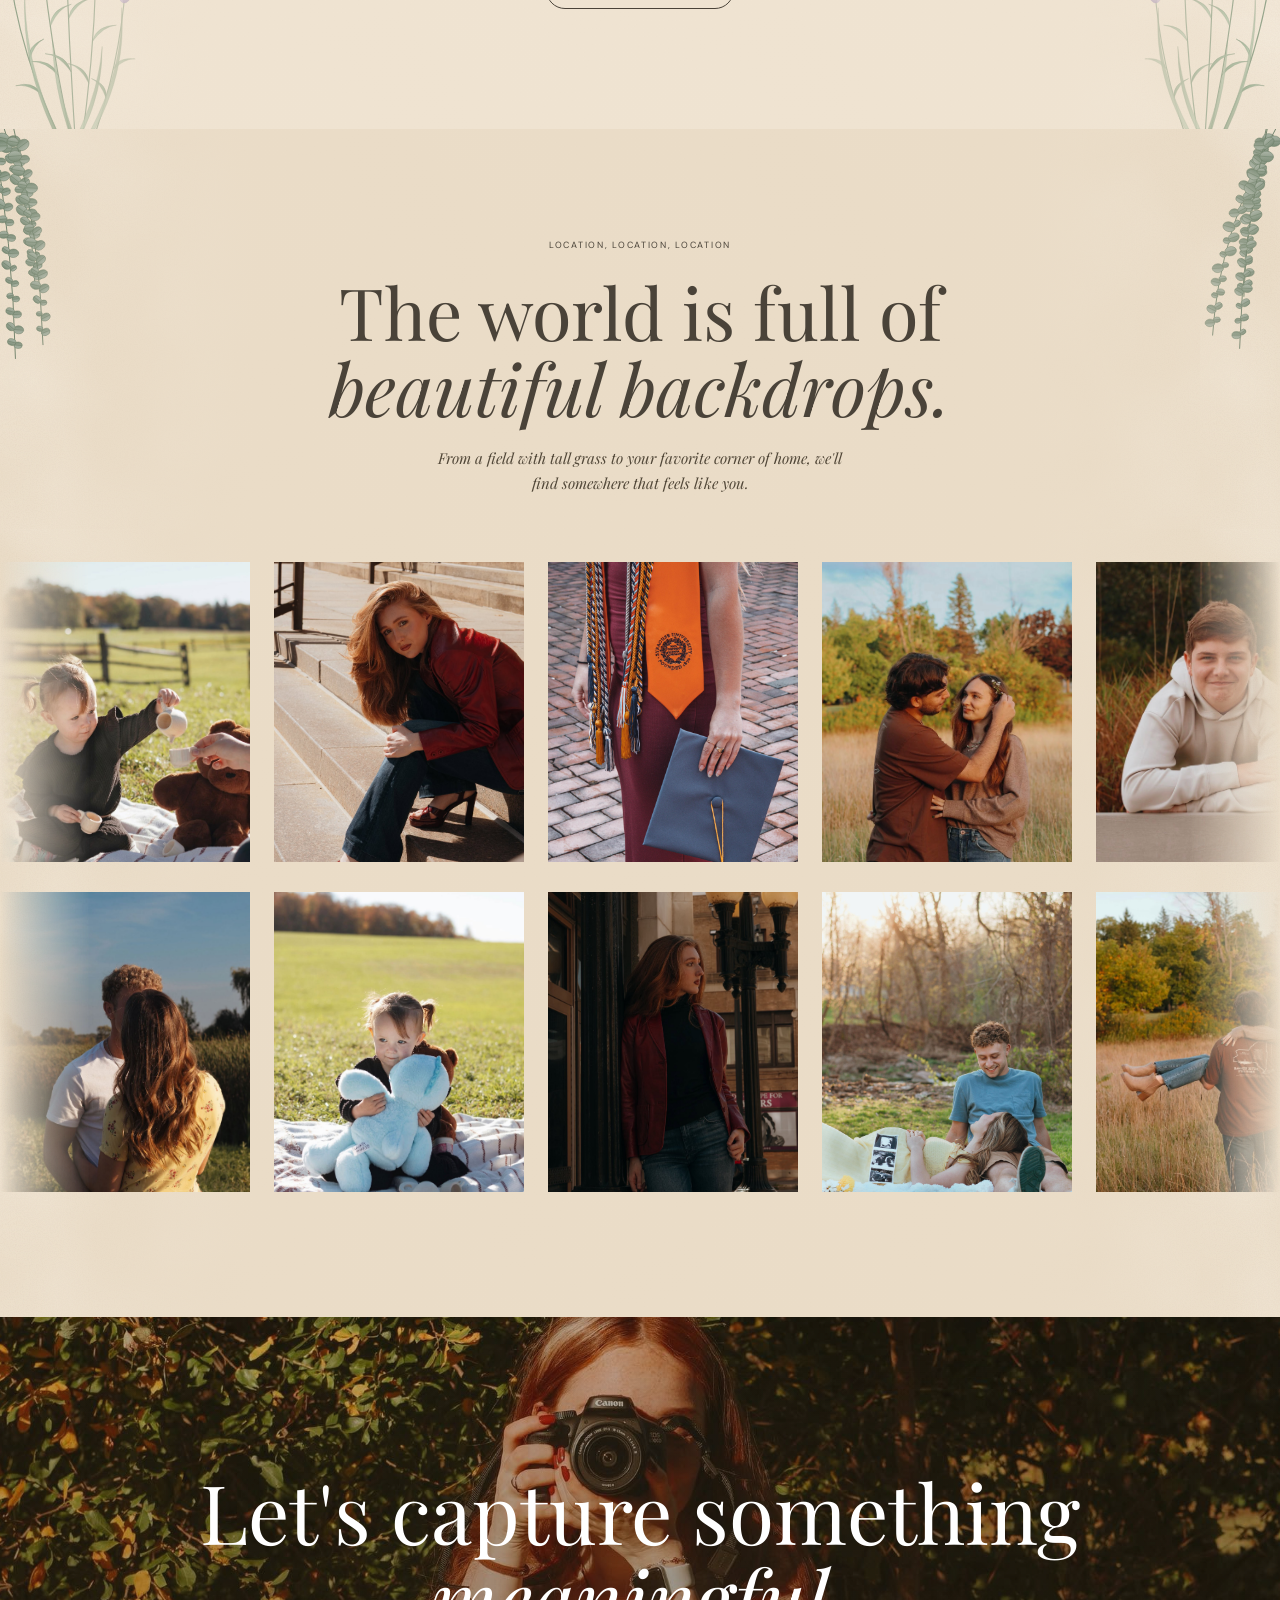
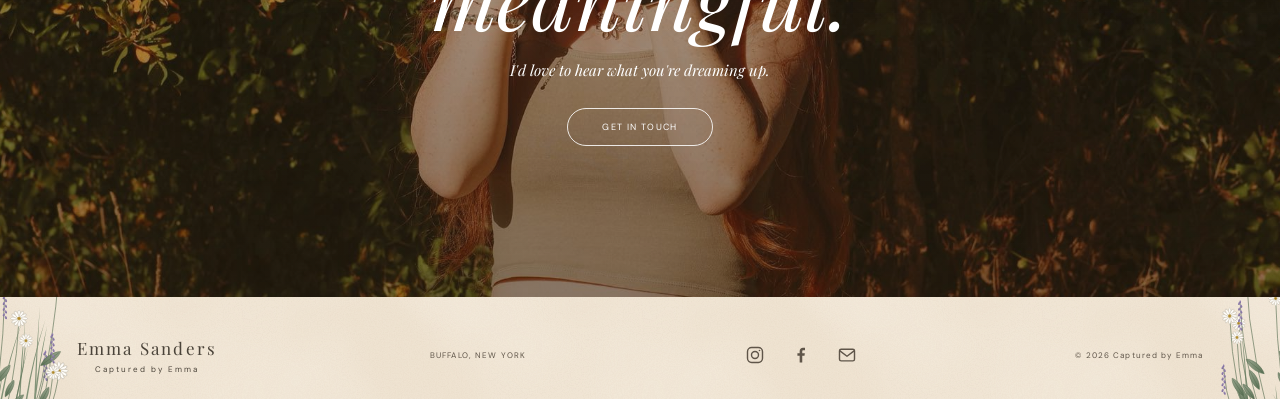
==== commit 5cccbb69: "footer" ====
--- a/index.html
+++ b/index.html
@@ -86,8 +86,8 @@
 <section class="contact" id="contact"><div class="contact-bg parallax" data-speed=".15"><img src="Website pics/emma3.jpg" alt=""></div><div class="contact-overlay"></div><div class="contact-copy"><h2>Let's capture something<br><em>meaningful.</em></h2><p>I'd love to hear what you're dreaming up.</p><a class="outline-pill" href="booking.html">GET IN TOUCH</a></div></section>
 </main>
 <footer><a class="logo" href="#top">Emma Sanders <small>Captured by Emma</small></a><p>BUFFALO, NEW YORK</p><div class="social">
-  <a href="#" aria-label="Instagram" target="_blank" rel="noopener"><svg viewBox="0 0 24 24" fill="none" stroke="currentColor" stroke-width="1.7" stroke-linecap="round" stroke-linejoin="round" aria-hidden="true"><rect x="3" y="3" width="18" height="18" rx="5"/><circle cx="12" cy="12" r="4.2"/><circle cx="17.4" cy="6.6" r="1" fill="currentColor" stroke="none"/></svg></a>
-  <a href="#" aria-label="Facebook" target="_blank" rel="noopener"><svg viewBox="0 0 24 24" fill="currentColor" aria-hidden="true"><path d="M13.5 21v-8h2.7l.4-3.2h-3.1V7.8c0-.9.3-1.5 1.6-1.5h1.7V3.4c-.3 0-1.3-.1-2.4-.1-2.4 0-4 1.5-4 4.1v2.4H7.7V13h2.7v8h3.1z"/></svg></a>
+  <a href="#" aria-label="Instagram" target="https://www.instagram.com/capturedbyemmas/" rel="noopener"><svg viewBox="0 0 24 24" fill="none" stroke="currentColor" stroke-width="1.7" stroke-linecap="round" stroke-linejoin="round" aria-hidden="true"><rect x="3" y="3" width="18" height="18" rx="5"/><circle cx="12" cy="12" r="4.2"/><circle cx="17.4" cy="6.6" r="1" fill="currentColor" stroke="none"/></svg></a>
+  <a href="#" aria-label="Facebook" target="https://www.facebook.com/capturedbyemmas" rel="noopener"><svg viewBox="0 0 24 24" fill="currentColor" aria-hidden="true"><path d="M13.5 21v-8h2.7l.4-3.2h-3.1V7.8c0-.9.3-1.5 1.6-1.5h1.7V3.4c-.3 0-1.3-.1-2.4-.1-2.4 0-4 1.5-4 4.1v2.4H7.7V13h2.7v8h3.1z"/></svg></a>
   <a href="booking.html" aria-label="Email / book a session"><svg viewBox="0 0 24 24" fill="none" stroke="currentColor" stroke-width="1.7" stroke-linecap="round" stroke-linejoin="round" aria-hidden="true"><rect x="3" y="5" width="18" height="14" rx="2"/><path d="M3.5 7l8.5 6.5L20.5 7"/></svg></a>
  </div><small>© <span id="year"></span> Captured by Emma</small></footer>
 <script src="script.js?v=8"></script>
--- a/style.css
+++ b/style.css
@@ -154,7 +154,7 @@
 }
 
 /* ===== REALISTIC NATURE THEME v3: readable text, a different botanical for each section ===== */
-:root{--cream:#efe3d1;--ink:#4a4339;--paper:url("data:image/svg+xml,%3Csvg xmlns='http\://www\.w3.org/2000/svg' width='400' height='400'%3E%3Cfilter id='a'%3E%3CfeTurbulence type='fractalNoise' baseFrequency='.85' numOctaves='3' seed='2' stitchTiles='stitch'/%3E%3CfeColorMatrix values='0 0 0 0 .42 0 0 0 0 .33 0 0 0 0 .22 0 0 0 .5 -.16'/%3E%3C/filter%3E%3Cfilter id='b'%3E%3CfeTurbulence type='fractalNoise' baseFrequency='.006' numOctaves='3' seed='7' stitchTiles='stitch'/%3E%3CfeColorMatrix values='0 0 0 0 1 0 0 0 0 .97 0 0 0 0 .92 0 0 0 1.6 -.55'/%3E%3C/filter%3E%3Crect width='400' height='400' filter='url(%23a)' opacity='.26'/%3E%3Crect width='400' height='400' filter='url(%23b)' opacity='.3'/%3E%3C/svg%3E");--fl:url("floral-left.png");--fr:url("floral-right.png");--sr:url("sprig-white.svg");
+:root{--cream:#efe3d1;--ink:#4a4339;--paper:url("data:image/svg+xml,%3Csvg xmlns='http\://www\.w3.org/2000/svg' width='400' height='400'%3E%3Cfilter id='a'%3E%3CfeTurbulence type='fractalNoise' baseFrequency='.85' numOctaves='3' seed='2' stitchTiles='stitch'/%3E%3CfeColorMatrix values='0 0 0 0 .42 0 0 0 0 .33 0 0 0 0 .22 0 0 0 .5 -.16'/%3E%3C/filter%3E%3Cfilter id='b'%3E%3CfeTurbulence type='fractalNoise' baseFrequency='.006' numOctaves='3' seed='7' stitchTiles='stitch'/%3E%3CfeColorMatrix values='0 0 0 0 1 0 0 0 0 .97 0 0 0 0 .92 0 0 0 1.6 -.55'/%3E%3C/filter%3E%3Crect width='400' height='400' filter='url(%23a)' opacity='.26'/%3E%3Crect width='400' height='400' filter='url(%23b)' opacity='.3'/%3E%3C/svg%3E");--fl:url("floral-left.png");--fr:url("floral-right.png");
   --wl:url("floral-wheat-left-sharp.svg");--wr:url("floral-wheat-right-sharp.svg");--ml:url("floral-meadow-left-sharp.svg");--mr:url("floral-meadow-right-sharp.svg");--el:url("floral-eucalyptus-left-sharp.svg");--er:url("floral-eucalyptus-right-sharp.svg");
   --lvl:url("floral-lavender-left.svg");--lvr:url("floral-lavender-right.svg");--ptl:url("floral-petals-left.svg");--ptr:url("floral-petals-right.svg")}
 body{background:var(--cream)}
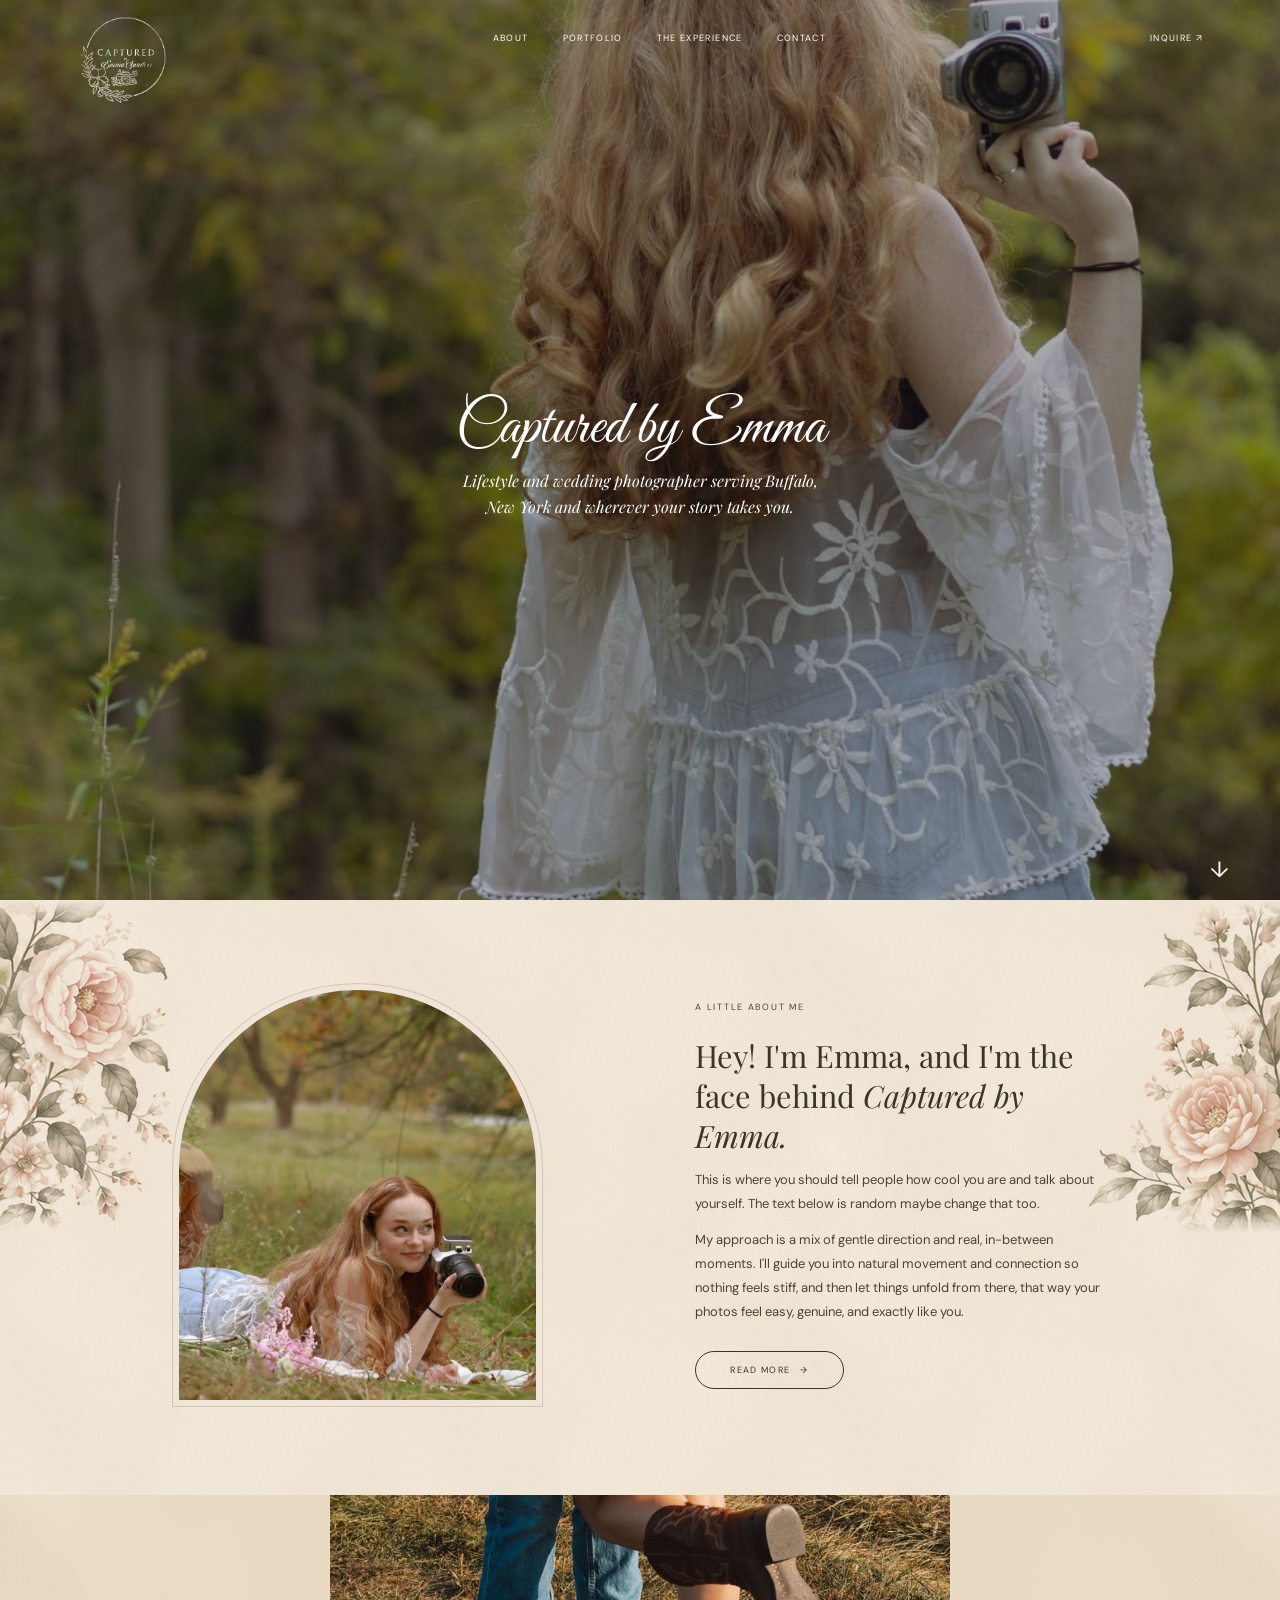
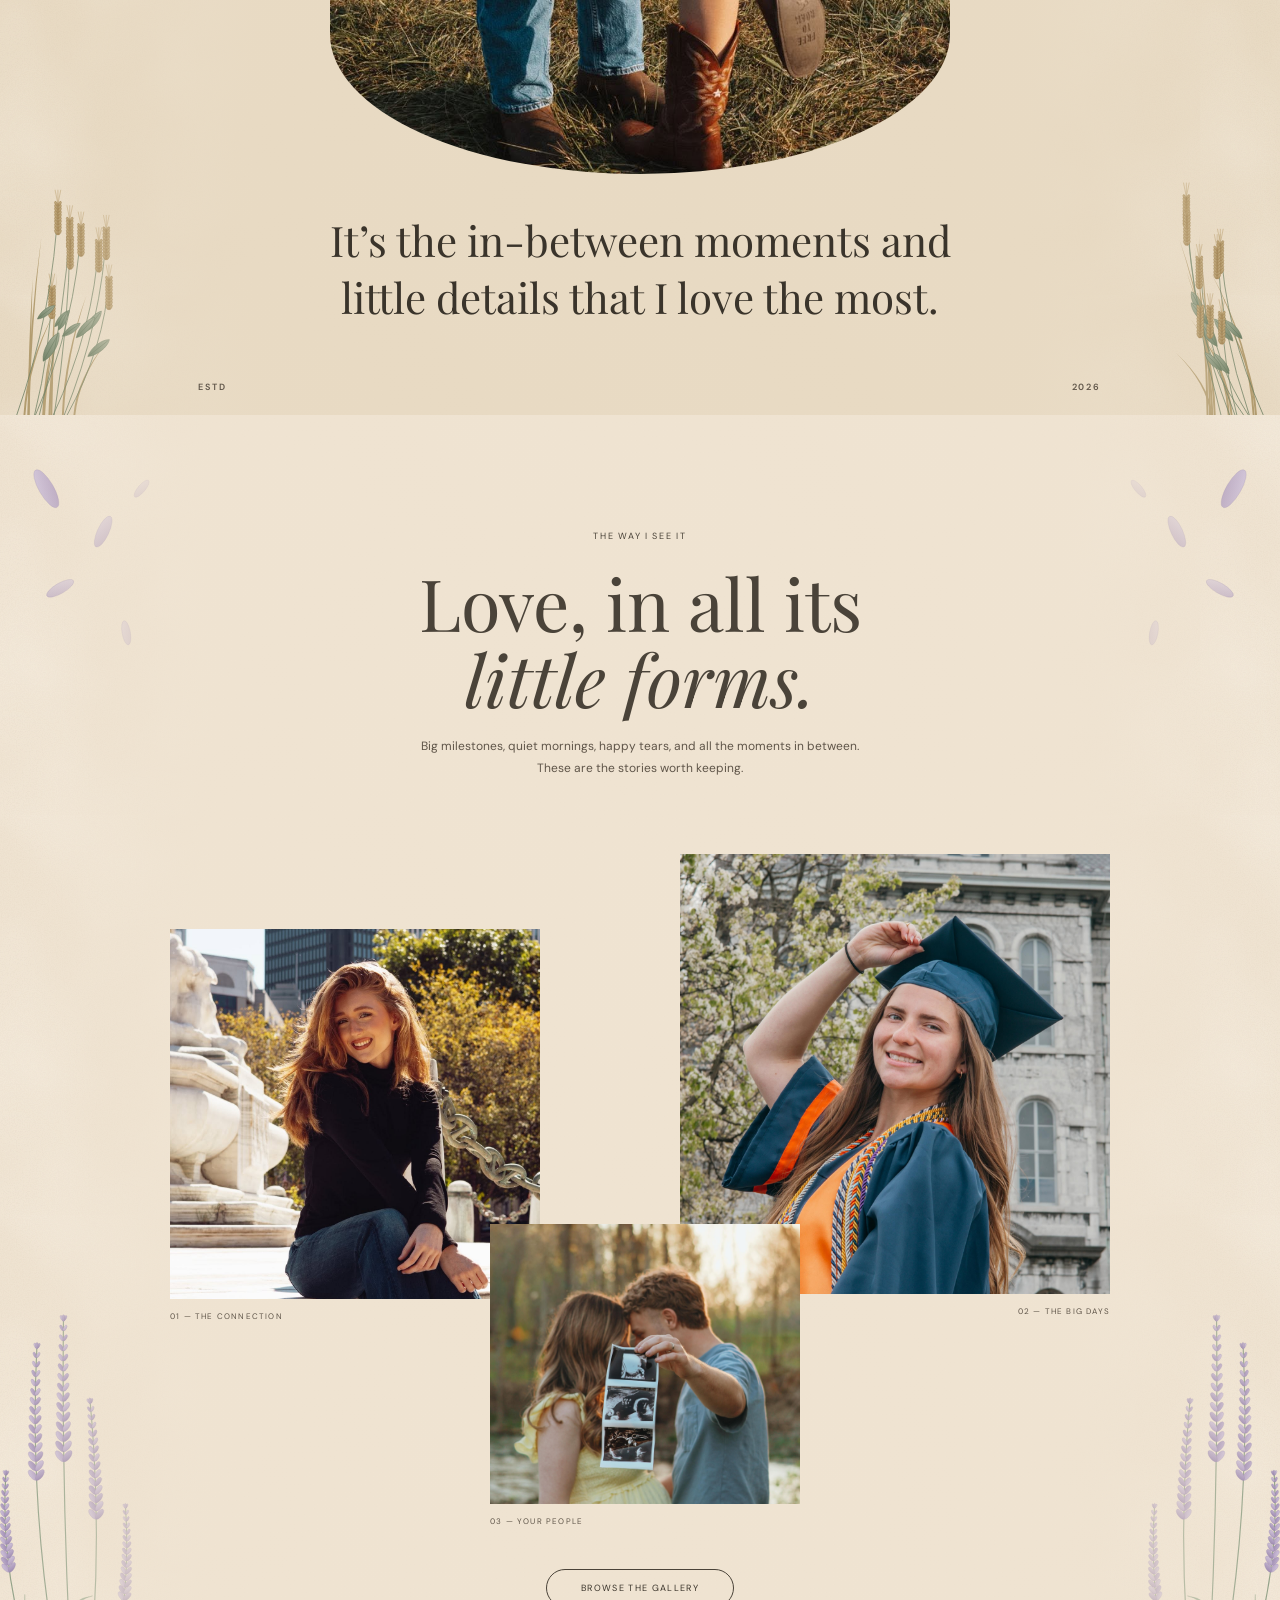
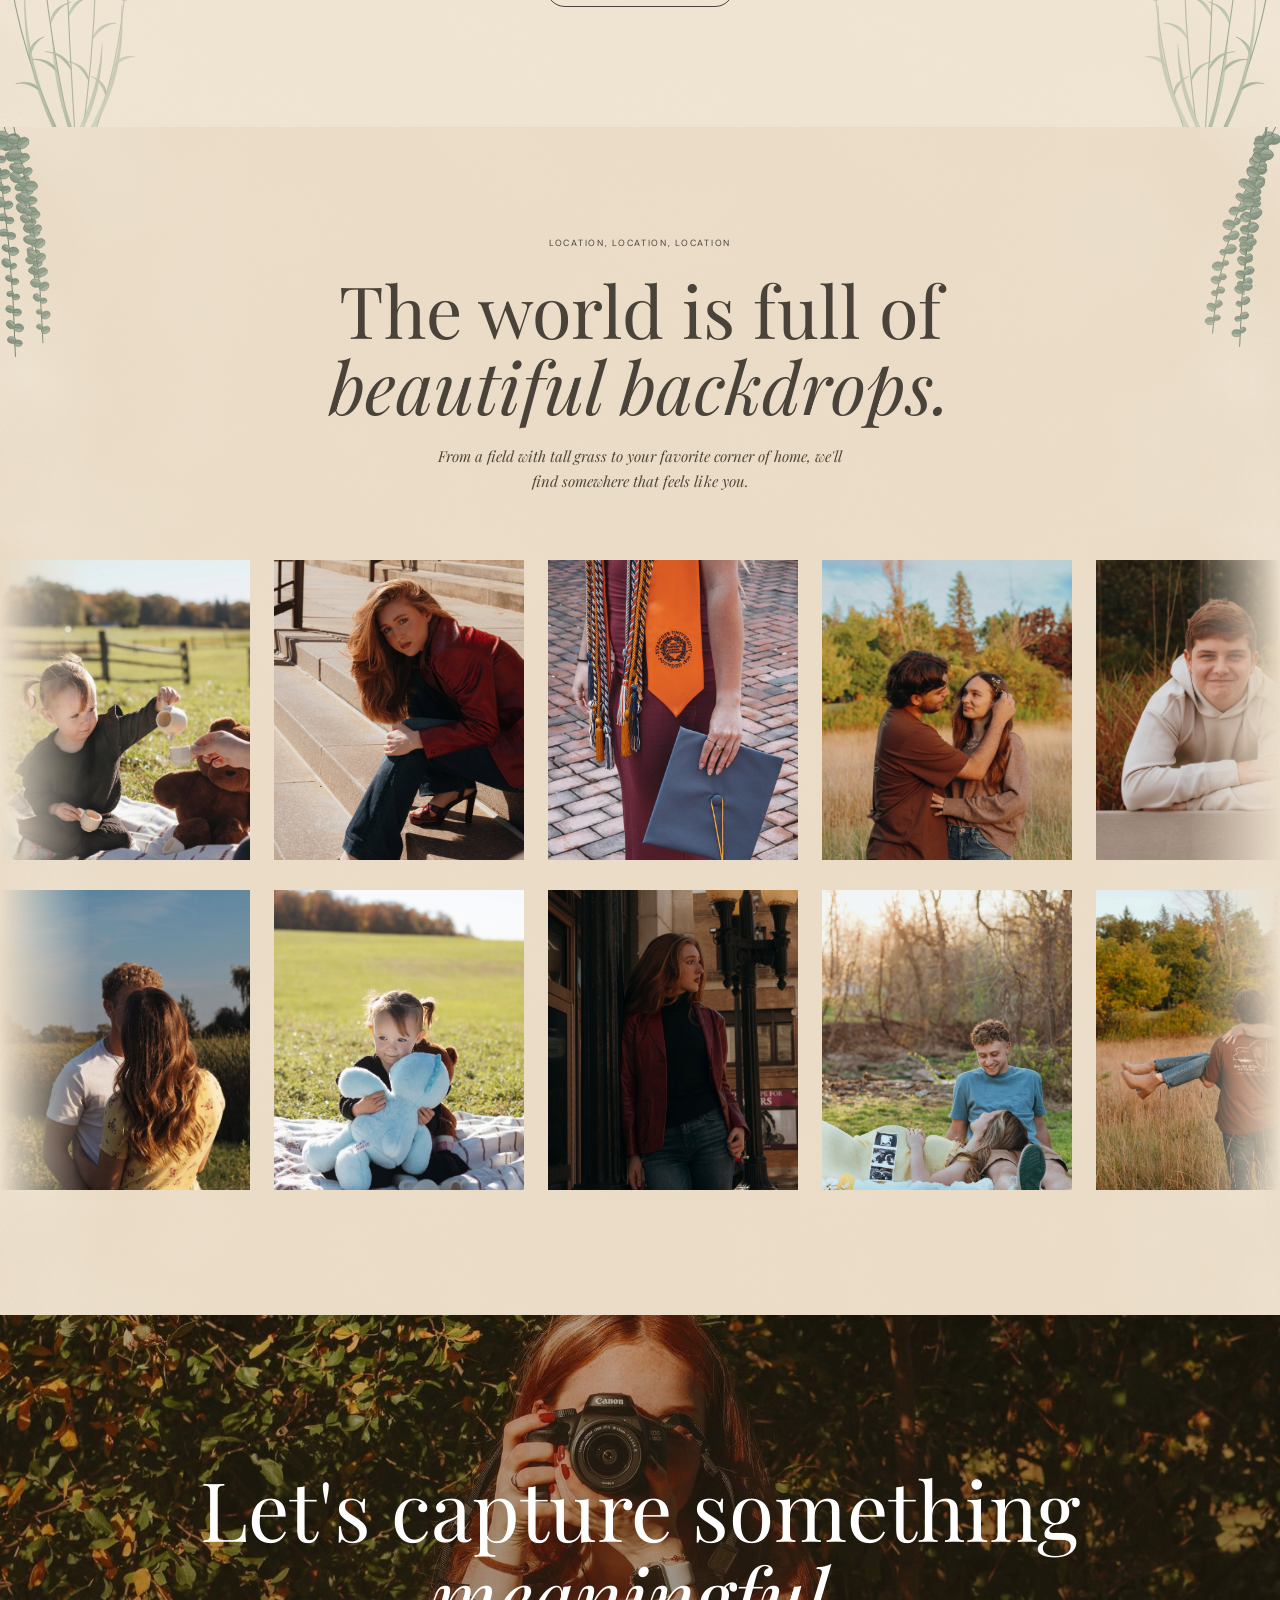
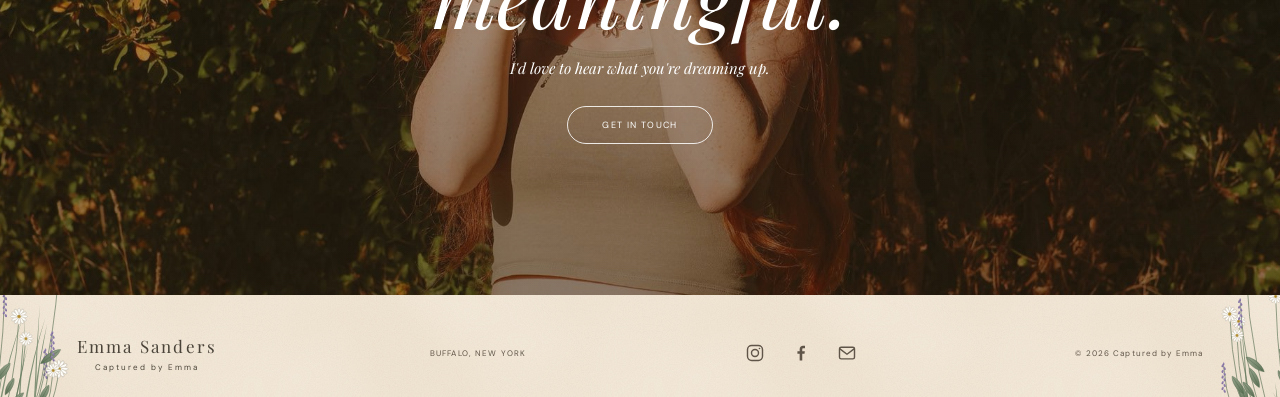
==== commit c43f8fc4: "text changes" ====
--- a/index.html
+++ b/index.html
@@ -13,13 +13,13 @@
 <section class="hero">
   <div class="hero-photo parallax" data-speed=".22"><img src="Website pics/emma2.jpg" alt="Friends gathered around a table outdoors"></div>
   <div class="hero-dim"></div>
-  <div class="hero-center"><div class="monogram">Captured by Emma</div><p>Wedding and lifestyle photographer serving Buffalo,<br>New York and wherever your story takes you.</p></div>
+  <div class="hero-center"><div class="monogram">Captured by Emma</div><p>Lifestyle and wedding photographer serving Buffalo,<br>New York and wherever your story takes you.</p></div>
   <a class="scroll-cue" href="#about">↓</a>
 </section>
 <section class="about-block" id="about">
  <div class="about-inner">
   <div class="portrait-wrap"><div class="portrait-arch parallax"><img src="Website pics/emma1.jpg" alt="Photographer portrait placeholder"></div><div class="signature"></div></div>
-  <div class="about-copy"><p class="tiny">A LITTLE ABOUT ME</p><h2>Hey! I'm Emma, and I'm the face behind <em>Captured by Emma.</em></h2><p>Your brand name is more than a name — it's a feeling. A warm, thoughtful approach to documenting the people and moments that make life yours.</p><p>My approach is a mix of gentle direction and real, in-between moments. I'll guide you into natural movement and connection so nothing feels stiff, and then let things unfold from there, that way your photos feel easy, genuine, and exactly like you.</p><a class="outline-pill" href="#details">READ MORE</a></div>
+  <div class="about-copy"><p class="tiny">A LITTLE ABOUT ME</p><h2>Hey! I'm Emma, and I'm the face behind <em>Captured by Emma.</em></h2><p>This is where you should tell people how cool you are and talk about yourself. The text below is random maybe change that too.</p><p>My approach is a mix of gentle direction and real, in-between moments. I'll guide you into natural movement and connection so nothing feels stiff, and then let things unfold from there, that way your photos feel easy, genuine, and exactly like you.</p><a class="outline-pill" href="#details">READ MORE</a></div>
  </div>
 </section>
 <section class="statement">
@@ -86,8 +86,8 @@
 <section class="contact" id="contact"><div class="contact-bg parallax" data-speed=".15"><img src="Website pics/emma3.jpg" alt=""></div><div class="contact-overlay"></div><div class="contact-copy"><h2>Let's capture something<br><em>meaningful.</em></h2><p>I'd love to hear what you're dreaming up.</p><a class="outline-pill" href="booking.html">GET IN TOUCH</a></div></section>
 </main>
 <footer><a class="logo" href="#top">Emma Sanders <small>Captured by Emma</small></a><p>BUFFALO, NEW YORK</p><div class="social">
-  <a href="#" aria-label="Instagram" target="https://www.instagram.com/capturedbyemmas/" rel="noopener"><svg viewBox="0 0 24 24" fill="none" stroke="currentColor" stroke-width="1.7" stroke-linecap="round" stroke-linejoin="round" aria-hidden="true"><rect x="3" y="3" width="18" height="18" rx="5"/><circle cx="12" cy="12" r="4.2"/><circle cx="17.4" cy="6.6" r="1" fill="currentColor" stroke="none"/></svg></a>
-  <a href="#" aria-label="Facebook" target="https://www.facebook.com/capturedbyemmas" rel="noopener"><svg viewBox="0 0 24 24" fill="currentColor" aria-hidden="true"><path d="M13.5 21v-8h2.7l.4-3.2h-3.1V7.8c0-.9.3-1.5 1.6-1.5h1.7V3.4c-.3 0-1.3-.1-2.4-.1-2.4 0-4 1.5-4 4.1v2.4H7.7V13h2.7v8h3.1z"/></svg></a>
+  <a href="https://www.instagram.com/capturedbyemmas/" aria-label="Instagram" target="_blank" rel="noopener"><svg viewBox="0 0 24 24" fill="none" stroke="currentColor" stroke-width="1.7" stroke-linecap="round" stroke-linejoin="round" aria-hidden="true"><rect x="3" y="3" width="18" height="18" rx="5"/><circle cx="12" cy="12" r="4.2"/><circle cx="17.4" cy="6.6" r="1" fill="currentColor" stroke="none"/></svg></a>
+  <a href="https://www.facebook.com/capturedbyemmas" aria-label="Facebook" target="_blank" rel="noopener"><svg viewBox="0 0 24 24" fill="currentColor" aria-hidden="true"><path d="M13.5 21v-8h2.7l.4-3.2h-3.1V7.8c0-.9.3-1.5 1.6-1.5h1.7V3.4c-.3 0-1.3-.1-2.4-.1-2.4 0-4 1.5-4 4.1v2.4H7.7V13h2.7v8h3.1z"/></svg></a>
   <a href="booking.html" aria-label="Email / book a session"><svg viewBox="0 0 24 24" fill="none" stroke="currentColor" stroke-width="1.7" stroke-linecap="round" stroke-linejoin="round" aria-hidden="true"><rect x="3" y="5" width="18" height="14" rx="2"/><path d="M3.5 7l8.5 6.5L20.5 7"/></svg></a>
  </div><small>© <span id="year"></span> Captured by Emma</small></footer>
 <script src="script.js?v=8"></script>
